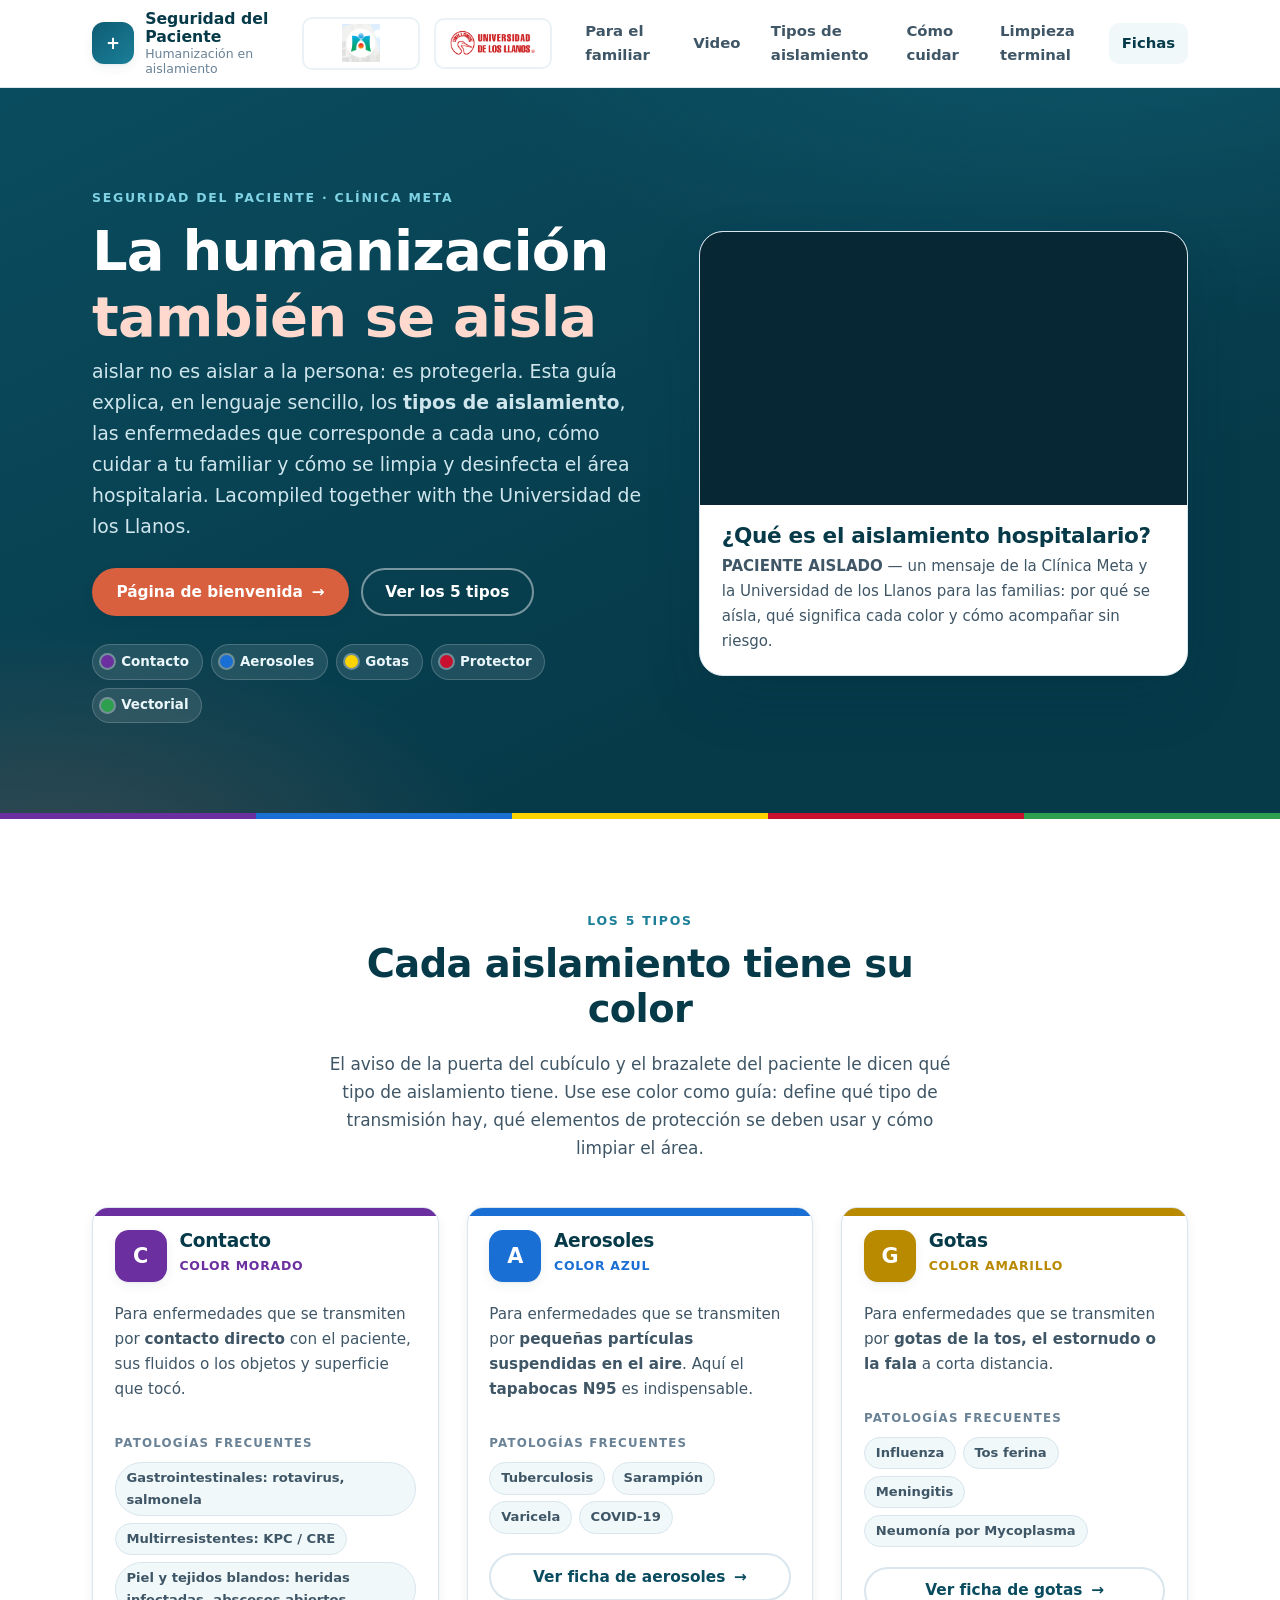
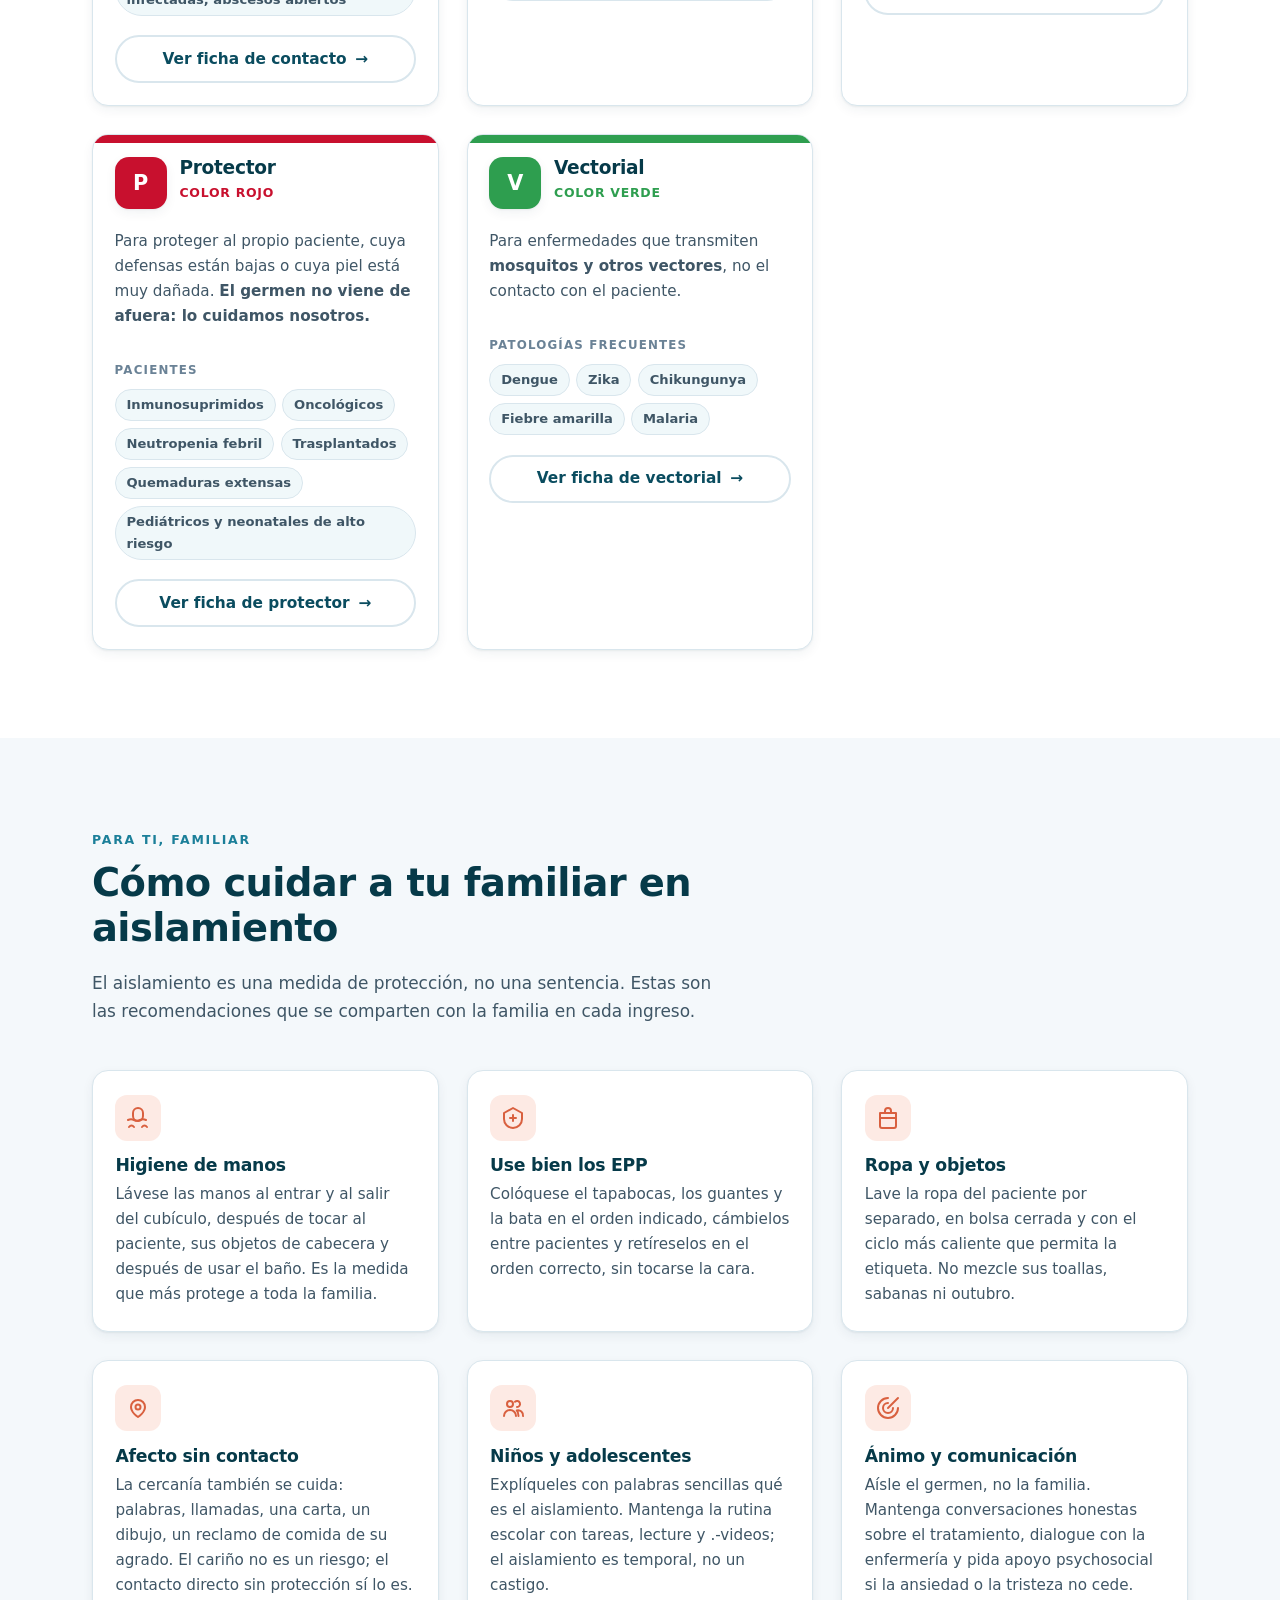
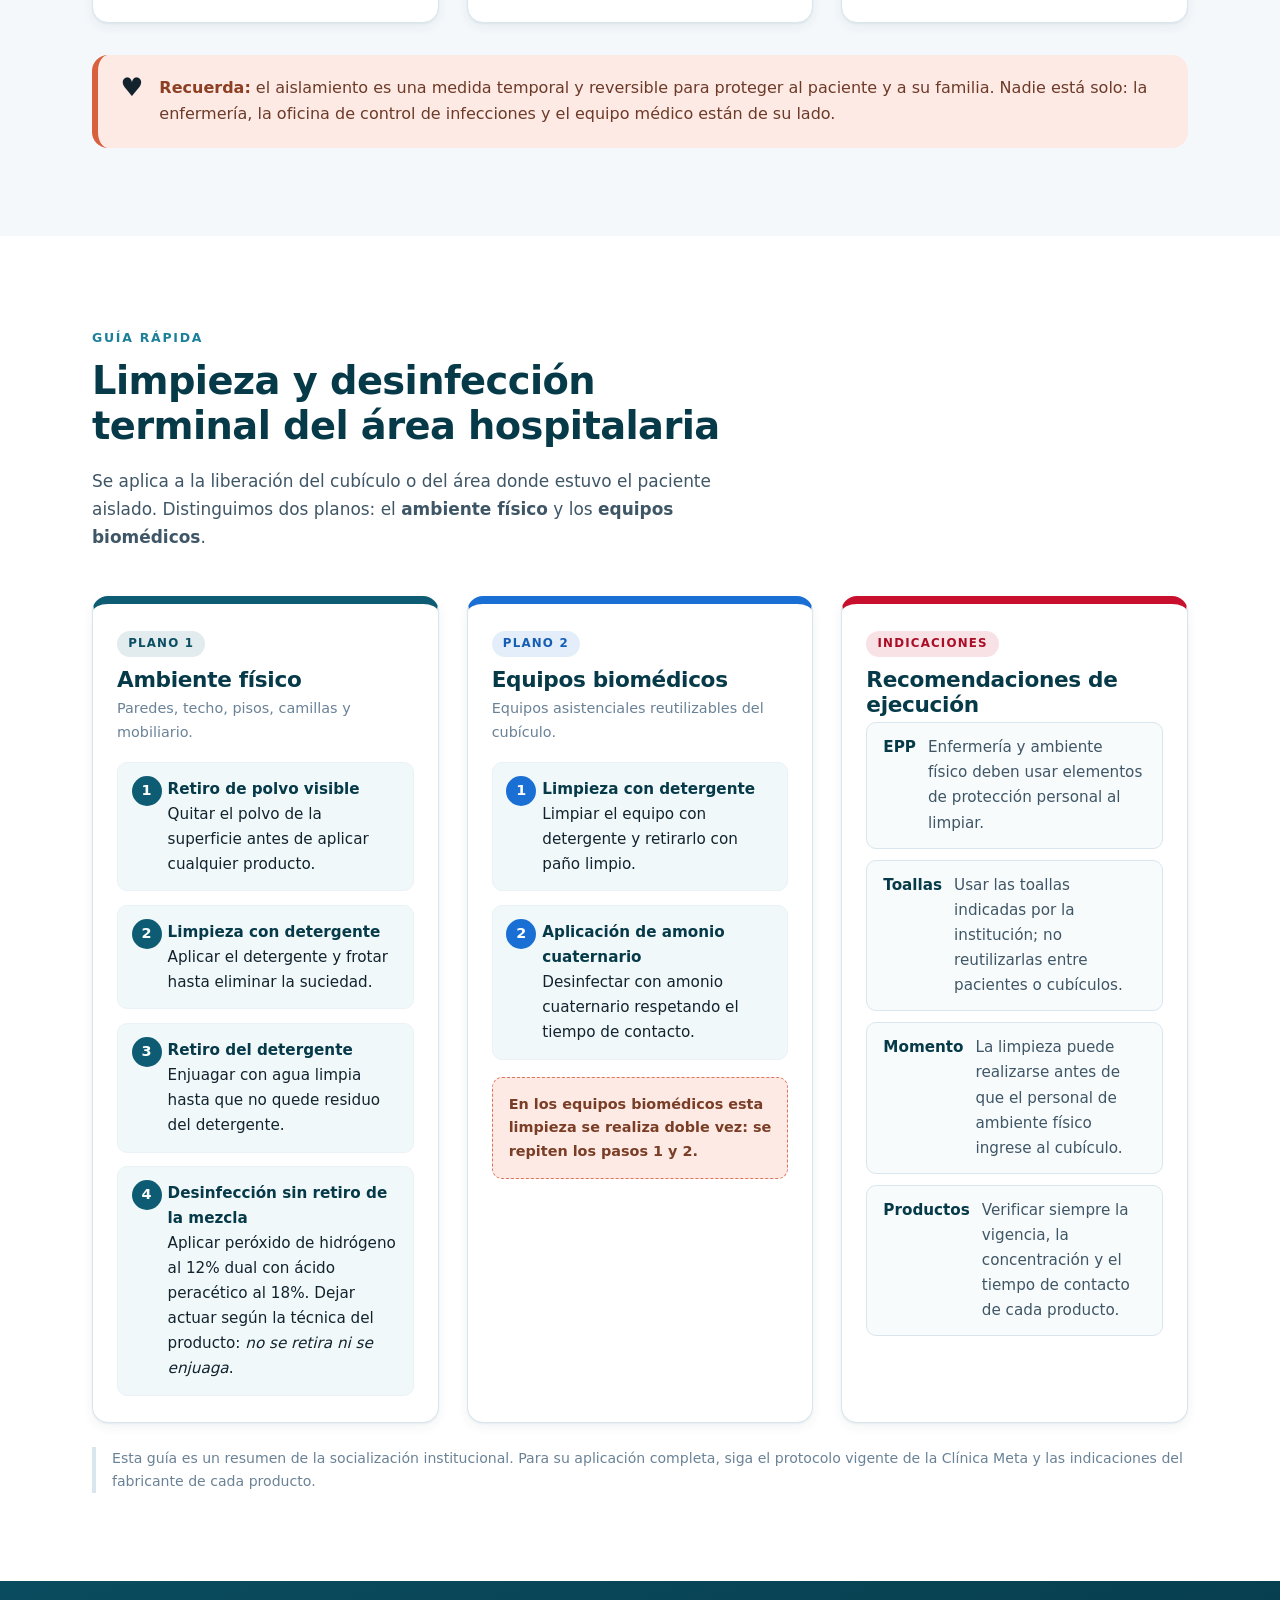
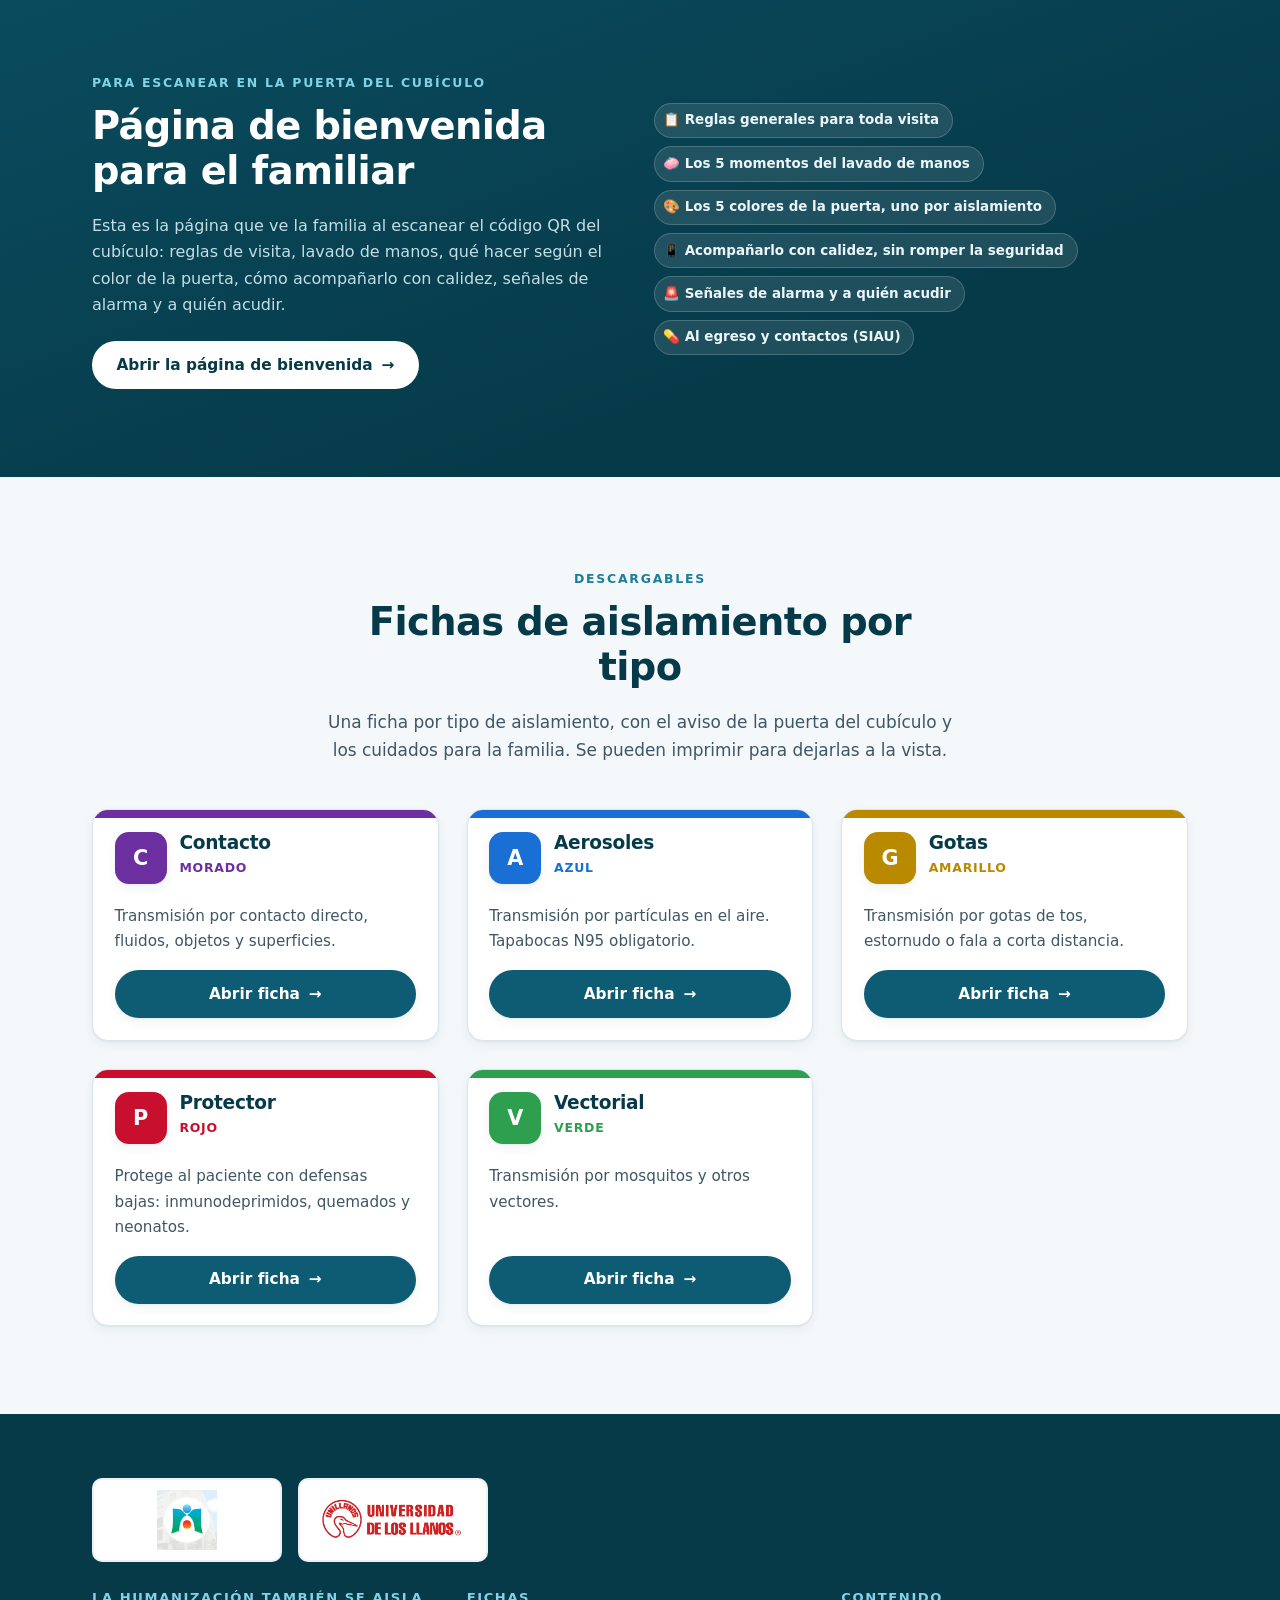
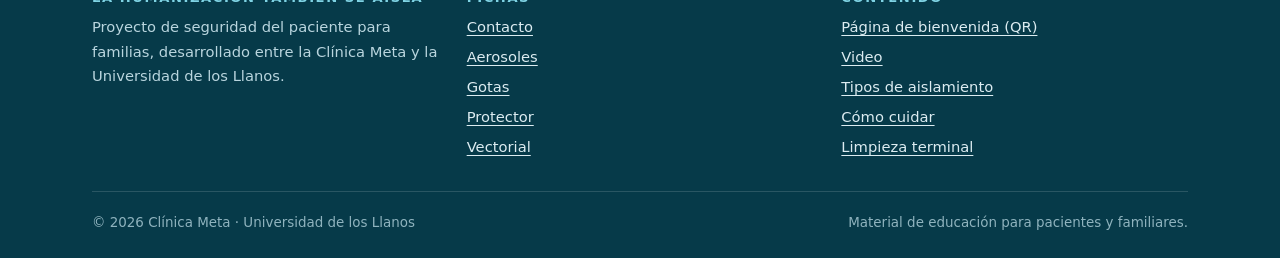
==== index.html @ 61bd7844 "Add files via upload" ====
﻿<!DOCTYPE html>
<html lang="es">
<head>
<meta charset="UTF-8">
<meta name="viewport" content="width=device-width, initial-scale=1">
<title>La humanización también se aisla · Seguridad del Paciente</title>
<meta name="description" content="Guía para familiares sobre los tipos de aislamiento hospitalario, sus colores, las enfermedades que corresponden, cómo cuidar al paciente y la limpieza y desinfección terminal del área hospitalaria. Clínica Meta · Universidad de los Llanos.">
<meta name="theme-color" content="#063a49">
<link rel="stylesheet" href="assets/css/styles.css">
</head>
<body>

<a class="skip-link" href="#contenido">Saltar al contenido</a>

<!-- ===================================================================
     LOGOS INSTITUCIONALES
     Clínica Meta ............. assets/img/logo-clinica-meta.jpg
     Universidad de los Llanos  assets/img/logo-universidad-de-los-llanos.png
     Para cambiar un logo, reemplaza el <img> dentro del <span class="logo-slot">.
     =================================================================== -->
<header class="site-header">
  <div class="wrap header-bar">
    <a class="brand" href="index.html">
      <span class="brand__mark" aria-hidden="true">+</span>
      <span class="brand__text">
        <strong>Seguridad del Paciente</strong>
        <span>Humanización en aislamiento</span>
      </span>
    </a>

    <div class="header-logos">
      <span class="logo-slot">
        <img src="assets/img/logo-clinica-meta.jpg" width="400" height="400" alt="Clínica Meta">
      </span>
      <span class="logo-slot">
        <img src="assets/img/logo-universidad-de-los-llanos.png" width="535" height="213" alt="Universidad de los Llanos">
      </span>
    </div>

    <button class="nav-toggle" type="button" aria-expanded="false" aria-controls="nav-principal">
      Menú
    </button>

    <nav class="site-nav" id="nav-principal" aria-label="Principal">
      <a href="bienvenida.html">Para el familiar</a>
      <a href="#video">Video</a>
      <a href="#tipos">Tipos de aislamiento</a>
      <a href="#cuidados">Cómo cuidar</a>
      <a href="#limpieza">Limpieza terminal</a>
      <a href="#fichas">Fichas</a>    </nav>
  </div>
</header>

<main id="contenido">

  <!-- ============ HERO ============ -->
  <section class="hero">
    <div class="wrap hero__inner">
      <div>
        <span class="eyebrow">Seguridad del Paciente · Clínica Meta</span>
        <h1>La humanización <em>también se aisla</em></h1>
        <p class="hero__lead">
         aislar no es aislar a la persona: es protegerla. Esta guía explica, en lenguaje
          sencillo, los <strong>tipos de aislamiento</strong>, las enfermedades que corresponde
          a cada uno, cómo cuidar a tu familiar y cómo se limpia y desinfecta el área
          hospitalaria. Lacompiled together with the Universidad de los Llanos.
        </p>

        <div class="hero__actions">
          <a class="btn btn--accent" href="bienvenida.html">
            Página de bienvenida <span class="btn__arrow" aria-hidden="true">→</span>
          </a>
          <a class="btn btn--outline-dark" href="#tipos">
            Ver los 5 tipos
          </a>
        </div>

        <ul class="hero__strip" aria-label="Colores representativos de cada tipo de aislamiento">
          <li><span class="dot" style="background:#6b2fa0" aria-hidden="true"></span>Contacto</li>
          <li><span class="dot" style="background:#1a6fd4" aria-hidden="true"></span>Aerosoles</li>
          <li><span class="dot" style="background:#ffd400" aria-hidden="true"></span>Gotas</li>
          <li><span class="dot" style="background:#c8102e" aria-hidden="true"></span>Protector</li>
          <li><span class="dot" style="background:#2e9e4f" aria-hidden="true"></span>Vectorial</li>
        </ul>
      </div>

      <!-- ============ VIDEO (YouTube embed directo) ============
           Para cambiar el video, reemplaza el ID en la URL de abajo
           (los 11 caracteres que aparecen después de watch?v=).
           Ejemplo: https://www.youtube.com/embed/dQw4w9WgXcQ     -->
      <div class="video" id="video">
        <div class="video__frame">
          <iframe
            src="https://www.youtube.com/embed/2vI5RrKul3o"
            title="PACIENTE AISLADO - video institucional sobre aislamiento hospitalario"
            frameborder="0"
            allow="accelerometer; autoplay; clipboard-write; encrypted-media; gyroscope; picture-in-picture; web-share"
            referrerpolicy="strict-origin-when-cross-origin"
            allowfullscreen></iframe>
        </div>
        <div class="video__body">
          <h3>¿Qué es el aislamiento hospitalario?</h3>
          <p>
            <strong>PACIENTE AISLADO</strong> — un mensaje de la Clínica Meta y la
            Universidad de los Llanos para las familias: por qué se aísla, qué significa
            cada color y cómo acompañar sin riesgo.
          </p>
        </div>
      </div>
    </div>
  </section>

  <!-- ============ TIPOS DE AISLAMIENTO ============ -->
  <section class="section section--tint" id="tipos">
    <div class="wrap">
      <div class="section-head section-head--center">
        <span class="eyebrow">Los 5 tipos</span>
        <h2>Cada aislamiento tiene su color</h2>
        <p>
          El aviso de la puerta del cubículo y el brazalete del paciente le dicen qué tipo de
          aislamiento tiene. Use ese color como guía: define qué tipo de transmisión hay,
          qué elementos de protección se deben usar y cómo limpiar el área.
        </p>
      </div>

      <div class="iso-grid">

        <!-- CONTACTO -->
        <article class="iso-card" style="--c: var(--c-contacto)">
          <div class="iso-card__head">
            <span class="iso-card__swatch" aria-hidden="true">C</span>
            <div>
              <h3 class="iso-card__title">Contacto</h3>
              <span class="iso-card__color">Color morado</span>
            </div>
          </div>
          <div class="iso-card__body">
            <p>
              Para enfermedades que se transmiten por <strong>contacto directo</strong> con
              el paciente, sus fluidos o los objetos y superficie que tocó.
            </p>
            <span class="label-mini">Patologías frecuentes</span>
            <ul class="chips">
              <li class="chip">Gastrointestinales: rotavirus, salmonela</li>
              <li class="chip">Multirresistentes: KPC / CRE</li>
              <li class="chip">Piel y tejidos blandos: heridas infectadas, abscesos abiertos</li>
            </ul>
            <a class="btn btn--ghost btn--block" href="fichas/ficha-contacto.html" style="margin-top:1.2rem">
              Ver ficha de contacto <span class="btn__arrow" aria-hidden="true">→</span>
            </a>
          </div>
        </article>

        <!-- AEROSOLES -->
        <article class="iso-card" style="--c: var(--c-aerosoles)">
          <div class="iso-card__head">
            <span class="iso-card__swatch" aria-hidden="true">A</span>
            <div>
              <h3 class="iso-card__title">Aerosoles</h3>
              <span class="iso-card__color">Color azul</span>
            </div>
          </div>
          <div class="iso-card__body">
            <p>
              Para enfermedades que se transmiten por <strong>pequeñas partículas suspendidas
              en el aire</strong>. Aquí el <strong>tapabocas N95</strong> es indispensable.
            </p>
            <span class="label-mini">Patologías frecuentes</span>
            <ul class="chips">
              <li class="chip">Tuberculosis</li>
              <li class="chip">Sarampión</li>
              <li class="chip">Varicela</li>
              <li class="chip">COVID-19</li>
            </ul>
            <a class="btn btn--ghost btn--block" href="fichas/ficha-aerosoles.html" style="margin-top:1.2rem">
              Ver ficha de aerosoles <span class="btn__arrow" aria-hidden="true">→</span>
            </a>
          </div>
        </article>

        <!-- GOTAS -->
        <article class="iso-card" style="--c: var(--c-gotas)">
          <div class="iso-card__head">
            <span class="iso-card__swatch" aria-hidden="true">G</span>
            <div>
              <h3 class="iso-card__title">Gotas</h3>
              <span class="iso-card__color">Color amarillo</span>
            </div>
          </div>
          <div class="iso-card__body">
            <p>
              Para enfermedades que se transmiten por <strong>gotas de la tos, el estornudo
              o la fala</strong> a corta distancia.
            </p>
            <span class="label-mini">Patologías frecuentes</span>
            <ul class="chips">
              <li class="chip">Influenza</li>
              <li class="chip">Tos ferina</li>
              <li class="chip">Meningitis</li>
              <li class="chip">Neumonía por Mycoplasma</li>
            </ul>
            <a class="btn btn--ghost btn--block" href="fichas/ficha-gotas.html" style="margin-top:1.2rem">
              Ver ficha de gotas <span class="btn__arrow" aria-hidden="true">→</span>
            </a>
          </div>
        </article>

        <!-- PROTECTOR -->
        <article class="iso-card" style="--c: var(--c-protector)">
          <div class="iso-card__head">
            <span class="iso-card__swatch" aria-hidden="true">P</span>
            <div>
              <h3 class="iso-card__title">Protector</h3>
              <span class="iso-card__color">Color rojo</span>
            </div>
          </div>
          <div class="iso-card__body">
            <p>
              Para proteger al propio paciente, cuya defensas están bajas o cuya piel está
              muy dañada. <strong>El germen no viene de afuera: lo cuidamos nosotros.</strong>
            </p>
            <span class="label-mini">Pacientes</span>
            <ul class="chips">
              <li class="chip">Inmunosuprimidos</li>
              <li class="chip">Oncológicos</li>
              <li class="chip">Neutropenia febril</li>
              <li class="chip">Trasplantados</li>
              <li class="chip">Quemaduras extensas</li>
              <li class="chip">Pediátricos y neonatales de alto riesgo</li>
            </ul>
            <a class="btn btn--ghost btn--block" href="fichas/ficha-protector.html" style="margin-top:1.2rem">
              Ver ficha de protector <span class="btn__arrow" aria-hidden="true">→</span>
            </a>
          </div>
        </article>

        <!-- VECTORIAL -->
        <article class="iso-card" style="--c: var(--c-vectorial)">
          <div class="iso-card__head">
            <span class="iso-card__swatch" aria-hidden="true">V</span>
            <div>
              <h3 class="iso-card__title">Vectorial</h3>
              <span class="iso-card__color">Color verde</span>
            </div>
          </div>
          <div class="iso-card__body">
            <p>
              Para enfermedades que transmiten <strong>mosquitos y otros vectores</strong>,
              no el contacto con el paciente.
            </p>
            <span class="label-mini">Patologías frecuentes</span>
            <ul class="chips">
              <li class="chip">Dengue</li>
              <li class="chip">Zika</li>
              <li class="chip">Chikungunya</li>
              <li class="chip">Fiebre amarilla</li>
              <li class="chip">Malaria</li>
            </ul>
            <a class="btn btn--ghost btn--block" href="fichas/ficha-vectorial.html" style="margin-top:1.2rem">
              Ver ficha de vectorial <span class="btn__arrow" aria-hidden="true">→</span>
            </a>
          </div>
        </article>

      </div>
    </div>
  </section>

  <!-- ============ CÓMO CUIDAR AL FAMILIAR ============ -->
  <section class="section" id="cuidados">
    <div class="wrap">
      <div class="section-head">
        <span class="eyebrow">Para ti, familiar</span>
        <h2>Cómo cuidar a tu familiar en aislamiento</h2>
        <p>
          El aislamiento es una medida de protección, no una sentencia. Estas son las
          recomendaciones que se comparten con la familia en cada ingreso.
        </p>
      </div>

      <div class="grid grid--3">
        <article class="care-card">
          <div class="care-card__icon" aria-hidden="true">
            <svg width="24" height="24" viewBox="0 0 24 24" fill="none" stroke="currentColor" stroke-width="2" stroke-linecap="round" stroke-linejoin="round"><path d="M12 2a5 5 0 0 0-5 5v3a5 5 0 0 0 10 0V7a5 5 0 0 0-5-5Z"/><path d="M3 21c1.5-2 3.5-2 5 0"/><path d="M16 21c1.5-2 3.5-2 5 0"/><path d="M2 14c2-1 4-1 6 0s4 1 6 0 4-1 6 0"/></svg>
          </div>
          <h3>Higiene de manos</h3>
          <p>
            Lávese las manos al entrar y al salir del cubículo, después de tocar al paciente,
            sus objetos de cabecera y después de usar el baño. Es la medida que más
            protege a toda la familia.
          </p>
        </article>

        <article class="care-card">
          <div class="care-card__icon" aria-hidden="true">
            <svg width="24" height="24" viewBox="0 0 24 24" fill="none" stroke="currentColor" stroke-width="2" stroke-linecap="round" stroke-linejoin="round"><path d="M12 2 3 7v6c0 5 3.8 8.6 9 9 5.2-.4 9-4 9-9V7l-9-5Z"/><path d="M9 12h6M12 9v6"/></svg>
          </div>
          <h3>Use bien los EPP</h3>
          <p>
            Colóquese el tapabocas, los guantes y la bata en el orden indicado, cámbielos
            entre pacientes y retíreselos en el orden correcto, sin tocarse la cara.
          </p>
        </article>

        <article class="care-card">
          <div class="care-card__icon" aria-hidden="true">
            <svg width="24" height="24" viewBox="0 0 24 24" fill="none" stroke="currentColor" stroke-width="2" stroke-linecap="round" stroke-linejoin="round"><path d="M4 7h16v13a2 2 0 0 1-2 2H6a2 2 0 0 1-2-2V7Z"/><path d="M9 7V5a3 3 0 0 1 6 0v2"/><path d="M4 12h16"/></svg>
          </div>
          <h3>Ropa y objetos</h3>
          <p>
            Lave la ropa del paciente por separado, en bolsa cerrada y con el ciclo más
            caliente que permita la etiqueta. No mezcle sus toallas, sabanas ni outubro.
          </p>
        </article>

        <article class="care-card">
          <div class="care-card__icon" aria-hidden="true">
            <svg width="24" height="24" viewBox="0 0 24 24" fill="none" stroke="currentColor" stroke-width="2" stroke-linecap="round" stroke-linejoin="round"><path d="M12 21s-7-4.6-7-10a7 7 0 0 1 14 0c0 5.4-7 10-7 10Z"/><circle cx="12" cy="11" r="2.5"/></svg>
          </div>
          <h3>Afecto sin contacto</h3>
          <p>
            La cercanía también se cuida: palabras, llamadas, una carta, un dibujo, un
            reclamo de comida de su agrado. El cariño no es un riesgo; el contacto directo
            sin protección sí lo es.
          </p>
        </article>

        <article class="care-card">
          <div class="care-card__icon" aria-hidden="true">
            <svg width="24" height="24" viewBox="0 0 24 24" fill="none" stroke="currentColor" stroke-width="2" stroke-linecap="round" stroke-linejoin="round"><circle cx="9" cy="8" r="3"/><path d="M3 20c0-3.3 2.7-6 6-6s6 2.7 6 6"/><path d="M16 11a3 3 0 1 0-2-5.2"/><path d="M17.5 20c0-2.5-.7-4.4-1.8-5.6A5 5 0 0 1 22 20"/></svg>
          </div>
          <h3>Niños y adolescentes</h3>
          <p>
            Explíqueles con palabras sencillas qué es el aislamiento. Mantenga la rutina
            escolar con tareas, lecture y .-videos; el aislamiento es temporal, no un castigo.
          </p>
        </article>

        <article class="care-card">
          <div class="care-card__icon" aria-hidden="true">
            <svg width="24" height="24" viewBox="0 0 24 24" fill="none" stroke="currentColor" stroke-width="2" stroke-linecap="round" stroke-linejoin="round"><path d="M12 2a10 10 0 1 0 10 10"/><path d="M12 7a5 5 0 1 0 5 5"/><path d="M12 12 22 2"/></svg>
          </div>
          <h3>Ánimo y comunicación</h3>
          <p>
            Aísle el germen, no la familia. Mantenga conversaciones honestas sobre el
            tratamiento, dialogue con la enfermería y pida apoyo psychosocial si la
            ansiedad o la tristeza no cede.
          </p>
        </article>
      </div>

      <div class="callout">
        <span class="callout__mark" aria-hidden="true">♥</span>
        <p>
          <strong>Recuerda:</strong> el aislamiento es una medida temporal y reversible para
          proteger al paciente y a su familia. Nadie está solo: la enfermería, la oficina de
          control de infecciones y el equipo médico están de su lado.
        </p>
      </div>
    </div>
  </section>

  <!-- ============ GUÍA DE LIMPIEZA Y DESINFECCIÓN TERMINAL ============ -->
  <section class="section section--tint" id="limpieza">
    <div class="wrap">
      <div class="section-head">
        <span class="eyebrow">Guía rápida</span>
        <h2>Limpieza y desinfección terminal del área hospitalaria</h2>
        <p>
          Se aplica a la liberación del cubículo o del área donde estuvo el paciente aislado.
          Distinguimos dos planos: el <strong>ambiente físico</strong> y los
          <strong>equipos biomédicos</strong>.
        </p>
      </div>

      <div class="guide-grid">

        <!-- AMBIENTE FÍSICO -->
        <section class="guide-block" style="--c: var(--brand-700)">
          <span class="guide-block__tag">Plano 1</span>
          <h3>Ambiente físico</h3>
          <p class="guide-block__scope">Paredes, techo, pisos, camillas y mobiliario.</p>

          <ol class="steps">
            <li>
              <strong>Retiro de polvo visible</strong>
              Quitar el polvo de la superficie antes de aplicar cualquier producto.
            </li>
            <li>
              <strong>Limpieza con detergente</strong>
              Aplicar el detergente y frotar hasta eliminar la suciedad.
            </li>
            <li>
              <strong>Retiro del detergente</strong>
              Enjuagar con agua limpia hasta que no quede residuo del detergente.
            </li>
            <li>
              <strong>Desinfección sin retiro de la mezcla</strong>
              Aplicar peróxido de hidrógeno al 12% dual con ácido peracético al 18%.
              Dejar actuar según la técnica del producto: <em>no se retira ni se enjuaga</em>.
            </li>
          </ol>
        </section>

        <!-- EQUIPOS BIOMÉDICOS -->
        <section class="guide-block" style="--c: var(--c-aerosoles)">
          <span class="guide-block__tag">Plano 2</span>
          <h3>Equipos biomédicos</h3>
          <p class="guide-block__scope">Equipos asistenciales reutilizables del cubículo.</p>

          <ol class="steps">
            <li>
              <strong>Limpieza con detergente</strong>
              Limpiar el equipo con detergente y retirarlo con paño limpio.
            </li>
            <li>
              <strong>Aplicación de amonio cuaternario</strong>
              Desinfectar con amonio cuaternario respetando el tiempo de contacto.
            </li>
          </ol>

          <p class="repeat-note">
            En los equipos biomédicos esta limpieza se realiza <strong>doble vez</strong>:
            se repiten los pasos 1 y 2.
          </p>
        </section>

        <!-- EPP Y LOGÍSTICA -->
        <section class="guide-block" style="--c: var(--c-protector)">
          <span class="guide-block__tag">Indicaciones</span>
          <h3>Recomendaciones de ejecución</h3>

          <ul class="products">
            <li>
              <b>EPP</b>
              <span>Enfermería y ambiente físico deben usar elementos de protección personal al limpiar.</span>
            </li>
            <li>
              <b>Toallas</b>
              <span>Usar las toallas indicadas por la institución; no reutilizarlas entre pacientes o cubículos.</span>
            </li>
            <li>
              <b>Momento</b>
              <span>La limpieza puede realizarse antes de que el personal de ambiente físico ingrese al cubículo.</span>
            </li>
            <li>
              <b>Productos</b>
              <span>Verificar siempre la vigencia, la concentración y el tiempo de contacto de cada producto.</span>
            </li>
          </ul>
        </section>

      </div>

      <p class="note">
        Esta guía es un resumen de la socialización institucional. Para su aplicación
        completa, siga el protocolo vigente de la Clínica Meta y las indicaciones del
        fabricante de cada producto.
      </p>
    </div>
  </section>

  <!-- ============ PÁGINA DE BIENVENIDA (código QR) ============ -->
  <section class="section section--brand" id="bienvenida">
    <div class="wrap">
      <div class="grid grid--2" style="align-items:center">
        <div>
          <span class="eyebrow">Para escanear en la puerta del cubículo</span>
          <h2>Página de bienvenida para el familiar</h2>
          <p style="color:#c5dde5;max-width:56ch">
            Esta es la página que ve la familia al escanear el código QR del cubículo:
            reglas de visita, lavado de manos, qué hacer según el color de la puerta, cómo
            acompañarlo con calidez, señales de alarma y a quién acudir.
          </p>
          <p style="margin-top:1.4rem">
            <a class="btn btn--on-dark" href="bienvenida.html">
              Abrir la página de bienvenida <span class="btn__arrow" aria-hidden="true">→</span>
            </a>
          </p>
        </div>
        <ul class="hero__strip" style="flex-direction:column;align-items:flex-start">
          <li>📋 Reglas generales para toda visita</li>
          <li>🧼 Los 5 momentos del lavado de manos</li>
          <li>🎨 Los 5 colores de la puerta, uno por aislamiento</li>
          <li>📱 Acompañarlo con calidez, sin romper la seguridad</li>
          <li>🚨 Señales de alarma y a quién acudir</li>
          <li>💊 Al egreso y contactos (SIAU)</li>
        </ul>
      </div>
    </div>
  </section>

  <!-- ============ FICHAS ============ -->
  <section class="section" id="fichas">
    <div class="wrap">
      <div class="section-head section-head--center">
        <span class="eyebrow">Descargables</span>
        <h2>Fichas de aislamiento por tipo</h2>
        <p>
          Una ficha por tipo de aislamiento, con el aviso de la puerta del cubículo y los
          cuidados para la familia. Se pueden imprimir para dejarlas a la vista.
        </p>
      </div>

      <div class="iso-grid">
        <article class="iso-card" style="--c: var(--c-contacto)">
          <div class="iso-card__head">
            <span class="iso-card__swatch" aria-hidden="true">C</span>
            <div>
              <h3 class="iso-card__title">Contacto</h3>
              <span class="iso-card__color">Morado</span>
            </div>
          </div>
          <div class="iso-card__body">
            <p>Transmisión por contacto directo, fluidos, objetos y superficies.</p>
            <a class="btn btn--primary btn--block" href="fichas/ficha-contacto.html">
              Abrir ficha <span class="btn__arrow" aria-hidden="true">→</span>
            </a>
          </div>
        </article>

        <article class="iso-card" style="--c: var(--c-aerosoles)">
          <div class="iso-card__head">
            <span class="iso-card__swatch" aria-hidden="true">A</span>
            <div>
              <h3 class="iso-card__title">Aerosoles</h3>
              <span class="iso-card__color">Azul</span>
            </div>
          </div>
          <div class="iso-card__body">
            <p>Transmisión por partículas en el aire. Tapabocas N95 obligatorio.</p>
            <a class="btn btn--primary btn--block" href="fichas/ficha-aerosoles.html">
              Abrir ficha <span class="btn__arrow" aria-hidden="true">→</span>
            </a>
          </div>
        </article>

        <article class="iso-card" style="--c: var(--c-gotas)">
          <div class="iso-card__head">
            <span class="iso-card__swatch" aria-hidden="true">G</span>
            <div>
              <h3 class="iso-card__title">Gotas</h3>
              <span class="iso-card__color">Amarillo</span>
            </div>
          </div>
          <div class="iso-card__body">
            <p>Transmisión por gotas de tos, estornudo o fala a corta distancia.</p>
            <a class="btn btn--primary btn--block" href="fichas/ficha-gotas.html">
              Abrir ficha <span class="btn__arrow" aria-hidden="true">→</span>
            </a>
          </div>
        </article>

        <article class="iso-card" style="--c: var(--c-protector)">
          <div class="iso-card__head">
            <span class="iso-card__swatch" aria-hidden="true">P</span>
            <div>
              <h3 class="iso-card__title">Protector</h3>
              <span class="iso-card__color">Rojo</span>
            </div>
          </div>
          <div class="iso-card__body">
            <p>Protege al paciente con defensas bajas: inmunodeprimidos, quemados y neonatos.</p>
            <a class="btn btn--primary btn--block" href="fichas/ficha-protector.html">
              Abrir ficha <span class="btn__arrow" aria-hidden="true">→</span>
            </a>
          </div>
        </article>

        <article class="iso-card" style="--c: var(--c-vectorial)">
          <div class="iso-card__head">
            <span class="iso-card__swatch" aria-hidden="true">V</span>
            <div>
              <h3 class="iso-card__title">Vectorial</h3>
              <span class="iso-card__color">Verde</span>
            </div>
          </div>
          <div class="iso-card__body">
            <p>Transmisión por mosquitos y otros vectores.</p>
            <a class="btn btn--primary btn--block" href="fichas/ficha-vectorial.html">
              Abrir ficha <span class="btn__arrow" aria-hidden="true">→</span>
            </a>
          </div>
        </article>
      </div>
    </div>
  </section>

</main>

<footer class="site-footer">
  <div class="wrap">
    <!-- Logos institutionales -->
    <div class="footer-logos">
      <span class="logo-slot logo-slot--lg">
        <img src="assets/img/logo-clinica-meta.jpg" width="400" height="400" alt="Clínica Meta" loading="lazy">
      </span>
      <span class="logo-slot logo-slot--lg">
        <img src="assets/img/logo-universidad-de-los-llanos.png" width="535" height="213" alt="Universidad de los Llanos" loading="lazy">
      </span>
    </div>

    <div class="footer-cols">
      <div>
        <h3>La humanización también se aisla</h3>
        <p>
          Proyecto de seguridad del paciente para familias, desarrollado entre la
          Clínica Meta y la Universidad de los Llanos.
        </p>
      </div>
      <div>
        <h3>Fichas</h3>
        <ul>
          <li><a href="fichas/ficha-contacto.html">Contacto</a></li>
          <li><a href="fichas/ficha-aerosoles.html">Aerosoles</a></li>
          <li><a href="fichas/ficha-gotas.html">Gotas</a></li>
          <li><a href="fichas/ficha-protector.html">Protector</a></li>
          <li><a href="fichas/ficha-vectorial.html">Vectorial</a></li>
        </ul>
      </div>
      <div>
        <h3>Contenido</h3>
        <ul>
          <li><a href="bienvenida.html">Página de bienvenida (QR)</a></li>
          <li><a href="#video">Video</a></li>
          <li><a href="#tipos">Tipos de aislamiento</a></li>
          <li><a href="#cuidados">Cómo cuidar</a></li>
          <li><a href="#limpieza">Limpieza terminal</a></li>
        </ul>
      </div>
    </div>

    <div class="footer-bottom">
      <span>© <span data-year>2026</span> Clínica Meta · Universidad de los Llanos</span>
      <span>Material de educación para pacientes y familiares.</span>
    </div>
  </div>
</footer>

<script src="assets/js/main.js"></script>
</body>
</html>
---- assets/css/styles.css ----
/* ==========================================================================
   Seguridad del Paciente · Clínica Meta + Universidad de los Llanos
   "La humanización también se aisla"
   Paleta: 5 colores representativos de los tipos de aislamiento
   ========================================================================== */

/* ---------- 1. Reset y tokens ---------- */
*,
*::before,
*::after { box-sizing: border-box; }

:root {
  /* Marca */
  --brand-900: #063a49;
  --brand-800: #0a4c5f;
  --brand-700: #0e5c73;
  --brand-500: #1b7f99;
  --brand-100: #dceef3;
  --brand-050: #f0f8fa;

  /* Acento cálido (humanización) */
  --accent-600: #d9603f;
  --accent-500: #e2725b;
  --accent-100: #fdeae4;

  /* Neutros */
  --ink: #12232e;
  --ink-2: #3f5666;
  --ink-3: #6a8296;
  --line: #d9e6ed;
  --line-soft: #eaf2f6;
  --bg: #f4f8fb;
  --surface: #ffffff;

  /* Colores de aislamiento */
  --c-contacto:  #6b2fa0;
  --c-aerosoles: #1a6fd4;
  --c-gotas:     #b98900;   /* amarillo con contraste AA sobre blanco */
  --c-gotas-raw: #ffd400;   /* amarillo institucional */
  --c-protector: #c8102e;
  --c-vectorial: #2e9e4f;

  /* Formas y elevación */
  --r-sm: 10px;
  --r:    16px;
  --r-lg: 24px;
  --r-pill: 999px;
  --shadow-sm: 0 1px 2px rgba(9, 45, 62, .06), 0 4px 12px rgba(9, 45, 62, .06);
  --shadow:    0 1px 2px rgba(9, 45, 62, .05), 0 10px 28px rgba(9, 45, 62, .09);
  --shadow-lg: 0 2px 4px rgba(9, 45, 62, .05), 0 24px 56px rgba(9, 45, 62, .14);

  --wrap: 1160px;
  --gap: clamp(1rem, 2.4vw, 1.75rem);

  --font: "Segoe UI", system-ui, -apple-system, "Helvetica Neue", Arial, sans-serif;
}

html { -webkit-text-size-adjust: 100%; scroll-behavior: smooth; }

@media (prefers-reduced-motion: reduce) {
  html { scroll-behavior: auto; }
  *, *::before, *::after {
    animation-duration: .001ms !important;
    transition-duration: .001ms !important;
  }
}

body {
  margin: 0;
  font-family: var(--font);
  font-size: 1rem;
  line-height: 1.65;
  color: var(--ink);
  background: var(--bg);
  -webkit-font-smoothing: antialiased;
}

img { max-width: 100%; height: auto; display: block; }

h1, h2, h3, h4 {
  line-height: 1.18;
  margin: 0 0 .5em;
  color: var(--brand-900);
  font-weight: 700;
  letter-spacing: -.015em;
}
h1 { font-size: clamp(2rem, 5.2vw, 3.5rem); }
h2 { font-size: clamp(1.55rem, 3.4vw, 2.4rem); }
h3 { font-size: clamp(1.1rem, 2vw, 1.35rem); }
h4 { font-size: 1.02rem; }
p  { margin: 0 0 1rem; }
p:last-child, ul:last-child, ol:last-child { margin-bottom: 0; }

a { color: var(--brand-700); text-underline-offset: 3px; }
a:hover { color: var(--brand-900); }

:focus-visible {
  outline: 3px solid var(--brand-500);
  outline-offset: 3px;
  border-radius: 4px;
}

.visually-hidden {
  position: absolute !important;
  width: 1px; height: 1px;
  padding: 0; margin: -1px;
  overflow: hidden;
  clip: rect(0 0 0 0);
  white-space: nowrap;
  border: 0;
}

.skip-link {
  position: absolute;
  left: 1rem; top: -100px;
  z-index: 200;
  background: var(--brand-800);
  color: #fff;
  padding: .75rem 1.1rem;
  border-radius: var(--r-sm);
  font-weight: 600;
  transition: top .2s ease;
}
.skip-link:focus { top: 1rem; color: #fff; }

/* ---------- 2. Layout ---------- */
.wrap {
  width: 100%;
  max-width: var(--wrap);
  margin-inline: auto;
  padding-inline: clamp(1.1rem, 4vw, 2rem);
}

.section { padding-block: clamp(3rem, 7vw, 5.5rem); }
.section--tight { padding-block: clamp(2.25rem, 5vw, 3.5rem); }
.section--tint { background: var(--surface); }
.section--brand {
  background: linear-gradient(160deg, var(--brand-800), var(--brand-900) 70%);
  color: #e8f3f7;
}
.section--brand h2, .section--brand h3 { color: #fff; }

.eyebrow {
  display: inline-block;
  font-size: .78rem;
  font-weight: 700;
  letter-spacing: .14em;
  text-transform: uppercase;
  color: var(--brand-500);
  margin-bottom: .6rem;
}
.section--brand .eyebrow { color: #7fd3e4; }

.section-head {
  max-width: 62ch;
  margin-bottom: clamp(1.75rem, 4vw, 2.75rem);
}
.section-head p {
  color: var(--ink-2);
  font-size: 1.06rem;
  margin-bottom: 0;
}
.section--brand .section-head p { color: #c5dde5; }
.section-head--center { margin-inline: auto; text-align: center; }

.grid { display: grid; gap: var(--gap); }
.grid--2 { grid-template-columns: repeat(auto-fit, minmax(300px, 1fr)); }
.grid--3 { grid-template-columns: repeat(auto-fit, minmax(270px, 1fr)); }

/* ---------- 3. Botones ---------- */
.btn {
  display: inline-flex;
  align-items: center;
  gap: .55rem;
  padding: .8rem 1.4rem;
  border: 2px solid transparent;
  border-radius: var(--r-pill);
  font: inherit;
  font-weight: 700;
  font-size: .96rem;
  line-height: 1.2;
  text-decoration: none;
  cursor: pointer;
  transition: transform .16s ease, box-shadow .16s ease, background-color .16s ease, color .16s ease;
}
.btn:hover { transform: translateY(-2px); }
.btn:active { transform: translateY(0); }
.btn__arrow { transition: transform .18s ease; }
.btn:hover .btn__arrow { transform: translateX(4px); }

.btn--primary { background: var(--brand-700); color: #fff; box-shadow: var(--shadow-sm); }
.btn--primary:hover { background: var(--brand-900); color: #fff; box-shadow: var(--shadow); }

.btn--accent { background: var(--accent-600); color: #fff; box-shadow: var(--shadow-sm); }
.btn--accent:hover { background: #b94b2d; color: #fff; }

.btn--ghost {
  background: transparent;
  color: var(--brand-800);
  border-color: var(--line);
}
.btn--ghost:hover { border-color: var(--brand-700); background: var(--brand-050); color: var(--brand-900); }

.btn--on-dark { background: #fff; color: var(--brand-900); }
.btn--on-dark:hover { background: var(--brand-100); color: var(--brand-900); }

.btn--outline-dark {
  background: transparent;
  color: #fff;
  border-color: rgba(255, 255, 255, .45);
}
.btn--outline-dark:hover { background: rgba(255, 255, 255, .12); color: #fff; }

.btn--sm { padding: .55rem 1.05rem; font-size: .87rem; }
.btn--block { width: 100%; justify-content: center; }

/* ---------- 4. Header ---------- */
.site-header {
  position: sticky;
  top: 0;
  z-index: 100;
  background: rgba(255, 255, 255, .92);
  backdrop-filter: blur(10px);
  border-bottom: 1px solid var(--line);
}
.header-bar {
  display: flex;
  align-items: center;
  gap: 1.25rem;
  min-height: 76px;
  padding-block: .6rem;
}

.brand { display: flex; align-items: center; gap: .7rem; text-decoration: none; }
.brand__mark {
  width: 42px; height: 42px;
  flex: 0 0 42px;
  border-radius: 12px;
  background: linear-gradient(140deg, var(--brand-700), var(--brand-500));
  display: grid; place-items: center;
  color: #fff; font-weight: 800; font-size: 1.05rem;
  box-shadow: var(--shadow-sm);
}
.brand__text { display: flex; flex-direction: column; line-height: 1.2; }
.brand__text strong { color: var(--brand-900); font-size: .98rem; }
.brand__text span { color: var(--ink-3); font-size: .78rem; }

.header-logos { display: flex; align-items: center; gap: .9rem; margin-left: auto; }

.nav-toggle {
  display: none;
  margin-left: .5rem;
  background: var(--brand-050);
  border: 1px solid var(--line);
  border-radius: var(--r-sm);
  padding: .5rem .7rem;
  color: var(--brand-800);
  font: inherit;
  cursor: pointer;
}

.site-nav { display: flex; align-items: center; gap: .3rem; }
.site-nav a {
  padding: .5rem .8rem;
  border-radius: var(--r-sm);
  color: var(--ink-2);
  font-size: .93rem;
  font-weight: 600;
  text-decoration: none;
}
.site-nav a:hover { background: var(--brand-050); color: var(--brand-900); }

/* Huecos reservados para logos (Clínica Meta / Universidad de los Llanos) */
.logo-slot {
  --logo-h: 38px;
  display: flex;
  align-items: center;
  justify-content: center;
  min-width: 118px;
  min-height: 50px;
  padding: .35rem .7rem;
  border: 2px dashed var(--line);
  border-radius: var(--r-sm);
  background: #fff;
  text-align: center;
}
/* Cada logo se muestra con su proporción real: el cuadrado no se estira
   ni se deforma, y el alargado no se comprime. */
.logo-slot img {
  max-width: 100%;
  max-height: var(--logo-h);
  width: auto;
  height: auto;
  object-fit: contain;
}
.logo-slot__label {
  font-size: .68rem;
  font-weight: 700;
  letter-spacing: .04em;
  text-transform: uppercase;
  color: var(--ink-3);
  line-height: 1.3;
  pointer-events: none;
}
.logo-slot.is-loaded { border-style: solid; border-color: var(--line-soft); }
.logo-slot.is-loaded .logo-slot__label { display: none; }
.logo-slot--lg { --logo-h: 60px; min-width: 190px; min-height: 84px; padding: .5rem .9rem; }

/* ---------- 5. Hero ---------- */
.hero {
  position: relative;
  overflow: hidden;
  background:
    radial-gradient(1100px 520px at 88% -12%, rgba(27, 127, 153, .30), transparent 62%),
    radial-gradient(760px 420px at 4% 108%, rgba(226, 114, 91, .22), transparent 60%),
    linear-gradient(155deg, var(--brand-800), var(--brand-900) 72%);
  color: #e8f3f7;
  padding-block: clamp(3rem, 8vw, 6rem);
}
.hero::after {
  content: "";
  position: absolute;
  inset: auto 0 0 0;
  height: 6px;
  background: linear-gradient(90deg,
    var(--c-contacto) 0 20%, var(--c-aerosoles) 20% 40%,
    var(--c-gotas-raw) 40% 60%, var(--c-protector) 60% 80%,
    var(--c-vectorial) 80% 100%);
}
.hero__inner {
  display: grid;
  grid-template-columns: 1.06fr .94fr;
  gap: clamp(2rem, 5vw, 3.5rem);
  align-items: center;
}
.hero .eyebrow { color: #7fd3e4; }
.hero h1 { color: #fff; margin-bottom: .35rem; }
.hero h1 em { font-style: normal; color: #ffd9cd; }
.hero__lead {
  font-size: clamp(1.03rem, 1.9vw, 1.18rem);
  color: #cfe6ed;
  max-width: 54ch;
  margin-bottom: 1.6rem;
}
.hero__actions { display: flex; flex-wrap: wrap; gap: .75rem; margin-bottom: 1.75rem; }

.hero__strip {
  display: flex;
  flex-wrap: wrap;
  gap: .5rem;
  padding: 0;
  margin: 0;
  list-style: none;
}
.hero__strip li {
  display: inline-flex;
  align-items: center;
  gap: .45rem;
  padding: .35rem .8rem .35rem .5rem;
  border-radius: var(--r-pill);
  background: rgba(255, 255, 255, .1);
  border: 1px solid rgba(255, 255, 255, .18);
  font-size: .84rem;
  font-weight: 600;
  color: #eaf6fa;
}
.hero__strip .dot {
  width: 13px; height: 13px;
  border-radius: 50%;
  flex: 0 0 13px;
  box-shadow: 0 0 0 2px rgba(255, 255, 255, .35);
}

/* ---------- 6. Video ---------- */
.video {
  background: var(--surface);
  border: 1px solid var(--line);
  border-radius: var(--r-lg);
  box-shadow: var(--shadow-lg);
  overflow: hidden;
}
.video__frame { position: relative; aspect-ratio: 16 / 9; background: #062733; }
.video__frame iframe { width: 100%; height: 100%; border: 0; display: block; }
.video__body { padding: 1.1rem 1.35rem 1.35rem; }
.video__body h3 { margin-bottom: .35rem; }
.video__body p { color: var(--ink-2); font-size: .94rem; }

/* ---------- 7. Tarjetas de aislamiento ---------- */
.iso-grid {
  display: grid;
  grid-template-columns: repeat(auto-fit, minmax(300px, 1fr));
  gap: var(--gap);
}

.iso-card {
  --c: var(--brand-700);
  position: relative;
  display: flex;
  flex-direction: column;
  background: var(--surface);
  border: 1px solid var(--line);
  border-radius: var(--r);
  box-shadow: var(--shadow-sm);
  overflow: hidden;
  transition: transform .2s ease, box-shadow .2s ease;
}
.iso-card:hover { transform: translateY(-4px); box-shadow: var(--shadow); }
.iso-card::before {
  content: "";
  position: absolute;
  inset: 0 0 auto 0;
  height: 8px;
  background: var(--c);
}
.iso-card__head {
  display: flex;
  align-items: flex-start;
  gap: .8rem;
  padding: 1.4rem 1.35rem .5rem;
}
.iso-card__swatch {
  flex: 0 0 52px;
  width: 52px; height: 52px;
  border-radius: 14px;
  background: var(--c);
  color: #fff;
  display: grid;
  place-items: center;
  font-size: 1.3rem;
  font-weight: 800;
  box-shadow: var(--shadow-sm);
}
.iso-card__title { margin: 0; font-size: 1.16rem; }
.iso-card__color {
  display: inline-block;
  margin-top: .2rem;
  font-size: .78rem;
  font-weight: 700;
  letter-spacing: .06em;
  text-transform: uppercase;
  color: var(--c);
}
.iso-card__body { padding: .75rem 1.35rem 1.35rem; display: flex; flex-direction: column; flex: 1; }
.iso-card__body > p { color: var(--ink-2); font-size: .95rem; }
.iso-card .btn { margin-top: auto; }

.label-mini {
  display: block;
  margin: 1rem 0 .5rem;
  font-size: .74rem;
  font-weight: 800;
  letter-spacing: .1em;
  text-transform: uppercase;
  color: var(--ink-3);
}

.chips { display: flex; flex-wrap: wrap; gap: .4rem; padding: 0; margin: 0; list-style: none; }
.chip {
  padding: .28rem .68rem;
  border-radius: var(--r-pill);
  background: var(--brand-050);
  border: 1px solid var(--line);
  color: var(--ink-2);
  font-size: .82rem;
  font-weight: 600;
}

.chip--c {
  background: color-mix(in srgb, var(--c) 10%, #fff);
  border-color: color-mix(in srgb, var(--c) 30%, #fff);
  color: color-mix(in srgb, var(--c) 82%, #000);
}

/* ---------- 8. Cuidados ---------- */
.care-card {
  background: var(--surface);
  border: 1px solid var(--line);
  border-radius: var(--r);
  padding: 1.5rem 1.4rem;
  box-shadow: var(--shadow-sm);
}
.care-card__icon {
  width: 46px; height: 46px;
  border-radius: 12px;
  background: var(--accent-100);
  color: var(--accent-600);
  display: grid; place-items: center;
  font-size: 1.35rem;
  margin-bottom: .9rem;
}
.care-card h3 { font-size: 1.08rem; margin-bottom: .4rem; }
.care-card p { color: var(--ink-2); font-size: .95rem; margin-bottom: 0; }

.callout {
  display: flex;
  gap: 1rem;
  align-items: flex-start;
  background: var(--accent-100);
  border-left: 6px solid var(--accent-600);
  border-radius: var(--r);
  padding: 1.25rem 1.4rem;
  margin-top: 2rem;
}
.callout__mark { font-size: 1.6rem; line-height: 1; }
.callout p { margin: 0; color: #6d3a28; }
.callout strong { color: #8c3f22; }

.checklist { padding: 0; margin: 0; list-style: none; display: grid; gap: .7rem; }
.checklist li {
  display: flex;
  gap: .7rem;
  align-items: flex-start;
  padding: .8rem 1rem;
  background: var(--surface);
  border: 1px solid var(--line);
  border-radius: var(--r-sm);
}
.checklist li::before {
  content: "";
  flex: 0 0 22px;
  width: 22px; height: 22px;
  margin-top: 2px;
  border-radius: 6px;
  background: var(--brand-100)
    url("data:image/svg+xml,%3Csvg xmlns='http://www.w3.org/2000/svg' viewBox='0 0 24 24' fill='none' stroke='%230e5c73' stroke-width='3.5' stroke-linecap='round' stroke-linejoin='round'%3E%3Cpolyline points='20 6 9 17 4 12'/%3E%3C/svg%3E") center / 14px no-repeat;
}

/* ---------- 9. Guía de limpieza ---------- */
.guide-grid { display: grid; gap: var(--gap); grid-template-columns: repeat(auto-fit, minmax(320px, 1fr)); }

.guide-block {
  --c: var(--brand-700);
  background: var(--surface);
  border: 1px solid var(--line);
  border-top: 8px solid var(--c);
  border-radius: var(--r);
  padding: 1.6rem 1.5rem;
  box-shadow: var(--shadow-sm);
}
.guide-block__tag {
  display: inline-block;
  padding: .2rem .7rem;
  border-radius: var(--r-pill);
  background: color-mix(in srgb, var(--c) 12%, #fff);
  color: color-mix(in srgb, var(--c) 85%, #000);
  font-size: .74rem;
  font-weight: 800;
  letter-spacing: .1em;
  text-transform: uppercase;
  margin-bottom: .6rem;
}
.guide-block h3 { margin-bottom: .3rem; }
.guide-block__scope { color: var(--ink-3); font-size: .9rem; margin-bottom: 1.1rem; }

.steps { counter-reset: step; list-style: none; padding: 0; margin: 0; display: grid; gap: .85rem; }
.steps li {
  counter-increment: step;
  position: relative;
  padding: .85rem 1rem .85rem 3.1rem;
  background: var(--brand-050);
  border: 1px solid var(--line-soft);
  border-radius: var(--r-sm);
  font-size: .95rem;
}
.steps li::before {
  content: counter(step);
  position: absolute;
  left: .85rem; top: .8rem;
  width: 30px; height: 30px;
  border-radius: 50%;
  background: var(--c);
  color: #fff;
  display: grid;
  place-items: center;
  font-size: .9rem;
  font-weight: 800;
}
.steps strong { display: block; color: var(--brand-900); }

.repeat-note {
  margin-top: 1.1rem;
  padding: .9rem 1rem;
  border-radius: var(--r-sm);
  background: var(--accent-100);
  border: 1px dashed var(--accent-500);
  color: #7a3d26;
  font-size: .9rem;
  font-weight: 600;
}

.products { display: grid; gap: .7rem; margin: 0; padding: 0; list-style: none; }
.products li {
  display: flex;
  gap: .75rem;
  align-items: baseline;
  padding: .75rem 1rem;
  background: #f7fbfc;
  border: 1px solid var(--line);
  border-radius: var(--r-sm);
  font-size: .95rem;
}
.products b { flex: 0 0 auto; color: var(--brand-900); }
.products span { color: var(--ink-2); }

.note {
  margin-top: 1.5rem;
  font-size: .88rem;
  color: var(--ink-3);
  border-left: 4px solid var(--line);
  padding-left: 1rem;
}

/* ---------- 10. Fichas ---------- */
.breadcrumb { font-size: .9rem; color: var(--ink-3); margin-bottom: 1rem; }
.breadcrumb a { color: var(--ink-2); }

.ficha-hero {
  --c: var(--brand-700);
  background: linear-gradient(150deg, var(--c), color-mix(in srgb, var(--c) 72%, #000));
  color: #fff;
  padding-block: clamp(2.25rem, 5vw, 3.5rem);
  border-bottom: 8px solid var(--c);
}
.ficha-hero__top { display: flex; align-items: center; gap: 1rem; margin-bottom: 1rem; }
.ficha-badge {
  display: inline-flex;
  align-items: center;
  gap: .5rem;
  padding: .35rem .9rem;
  border-radius: var(--r-pill);
  background: rgba(255, 255, 255, .18);
  border: 1px solid rgba(255, 255, 255, .35);
  font-size: .8rem;
  font-weight: 800;
  letter-spacing: .08em;
  text-transform: uppercase;
}
.ficha-badge .dot { width: 12px; height: 12px; border-radius: 50%; background: #fff; }
.ficha-hero h1 { color: #fff; margin-bottom: .4rem; }
.ficha-hero__lead { color: rgba(255, 255, 255, .93); font-size: 1.05rem; max-width: 70ch; margin-bottom: 0; }

.ficha-grid { display: grid; gap: var(--gap); grid-template-columns: minmax(0, 1.35fr) minmax(0, 1fr); align-items: start; }
.ficha-card {
  background: var(--surface);
  border: 1px solid var(--line);
  border-radius: var(--r);
  padding: clamp(1.25rem, 3vw, 1.85rem);
  box-shadow: var(--shadow-sm);
}
.ficha-card + .ficha-card { margin-top: var(--gap); }
.ficha-card h2 { font-size: 1.3rem; }
.ficha-card h3 { font-size: 1.05rem; margin-top: 1.4rem; }
.ficha-card p, .ficha-card li { color: var(--ink-2); font-size: .96rem; }

.kv { display: grid; gap: .6rem; margin: 0; }
.kv > div {
  display: flex;
  flex-wrap: wrap;
  gap: .4rem 1rem;
  align-items: baseline;
  padding: .7rem .9rem;
  background: var(--brand-050);
  border-radius: var(--r-sm);
  border: 1px solid var(--line-soft);
}
.kv dt {
  flex: 0 0 168px;
  font-size: .76rem;
  font-weight: 800;
  letter-spacing: .08em;
  text-transform: uppercase;
  color: var(--ink-3);
}
.kv dd { margin: 0; font-weight: 600; color: var(--brand-900); font-size: .95rem; }
.pending {
  color: #8a5a00;
  background: #fff8e6;
  border: 1px dashed #e0b64a;
  border-radius: 6px;
  padding: .1rem .45rem;
  font-weight: 700;
  font-size: .88rem;
}

.signos { position: sticky; top: 96px; }
.signos__grid { display: grid; gap: .8rem; grid-template-columns: 1fr; }
.signo {
  border: 1px solid var(--line);
  border-radius: var(--r-sm);
  overflow: hidden;
  background: #fff;
}
/* Las imágenes se muestran con su proporción real: sin recortar y sin deformar. */
.signo img { width: 100%; height: auto; object-fit: contain; }
.signo figcaption {
  padding: .45rem .6rem;
  font-size: .78rem;
  font-weight: 700;
  letter-spacing: .05em;
  text-transform: uppercase;
  color: var(--ink-3);
  border-top: 1px solid var(--line-soft);
  text-align: center;
}

.switch {
  display: grid;
  grid-template-columns: 1fr 1fr;
  gap: .3rem;
  padding: .3rem;
  background: var(--brand-050);
  border: 1px solid var(--line);
  border-radius: var(--r-pill);
  margin-bottom: .9rem;
}
.switch button {
  padding: .5rem .4rem;
  border: 0;
  border-radius: var(--r-pill);
  background: transparent;
  color: var(--ink-2);
  font: inherit;
  font-size: .87rem;
  font-weight: 700;
  cursor: pointer;
  transition: background-color .16s ease, color .16s ease;
}
.switch button[aria-selected="true"] { background: var(--surface); color: var(--brand-900); box-shadow: var(--shadow-sm); }

.ficha-nav { display: flex; flex-wrap: wrap; gap: .6rem; margin-top: 2rem; padding-top: 1.5rem; border-top: 1px solid var(--line); }
.ficha-nav a {
  display: inline-flex;
  align-items: center;
  gap: .4rem;
  padding: .45rem .9rem;
  border-radius: var(--r-pill);
  border: 1px solid var(--line);
  background: var(--surface);
  font-size: .87rem;
  font-weight: 700;
  text-decoration: none;
}
.ficha-nav a:hover { border-color: var(--brand-500); background: var(--brand-050); }

.toolbar { display: flex; flex-wrap: wrap; gap: .6rem; margin-bottom: 1.5rem; }

/* ---------- 11. Footer ---------- */
.site-footer {
  background: var(--brand-900);
  color: #b9d5de;
  padding-block: clamp(2.5rem, 6vw, 4rem) 1.5rem;
  font-size: .92rem;
}
.footer-logos { display: flex; flex-wrap: wrap; gap: 1rem; margin-bottom: 1.75rem; }
.site-footer h2, .site-footer h3 { color: #fff; }
.footer-cols { display: grid; gap: 1.75rem; grid-template-columns: repeat(auto-fit, minmax(230px, 1fr)); }
.site-footer h3 { font-size: .82rem; letter-spacing: .12em; text-transform: uppercase; color: #7fd3e4; margin-bottom: .6rem; }
.site-footer a { color: #dcecf1; }
.site-footer ul { list-style: none; padding: 0; margin: 0; display: grid; gap: .35rem; }
.footer-bottom {
  margin-top: 2rem;
  padding-top: 1.25rem;
  border-top: 1px solid rgba(255, 255, 255, .14);
  display: flex;
  flex-wrap: wrap;
  gap: .5rem 1.5rem;
  justify-content: space-between;
  font-size: .84rem;
  color: #8fb3be;
}

/* ---------- 11.5 Página de bienvenida (código QR) ---------- */
.wb-hero {
  background:
    radial-gradient(900px 460px at 92% -10%, rgba(27, 127, 153, .32), transparent 62%),
    radial-gradient(700px 400px at 2% 106%, rgba(226, 114, 91, .24), transparent 60%),
    linear-gradient(155deg, var(--brand-800), var(--brand-900) 72%);
  color: #e8f3f7;
  padding-block: clamp(2.25rem, 6vw, 3.5rem) clamp(2.5rem, 7vw, 4rem);
}
.wb-hero h1 { color: #fff; font-size: clamp(1.7rem, 4.6vw, 2.7rem); }
.wb-hero__lead {
  font-size: clamp(1.02rem, 2vw, 1.15rem);
  color: #d3e8ef;
  max-width: 62ch;
}
.wb-hero__quote {
  margin: 1.25rem 0 0;
  padding: .95rem 1.2rem;
  border-left: 5px solid var(--accent-500);
  border-radius: var(--r-sm);
  background: rgba(255, 255, 255, .09);
  color: #fff;
  font-size: 1.05rem;
  font-weight: 600;
}
.wb-hero__quote em { font-style: normal; color: #ffd9cd; }

.jump-nav {
  position: sticky;
  top: 76px;
  z-index: 90;
  background: rgba(255, 255, 255, .96);
  backdrop-filter: blur(10px);
  border-bottom: 1px solid var(--line);
}
.jump-nav__list {
  display: flex;
  gap: .4rem;
  overflow-x: auto;
  padding: .6rem 0;
  margin: 0;
  list-style: none;
  scrollbar-width: thin;
}
.jump-nav a {
  flex: 0 0 auto;
  display: inline-flex;
  align-items: center;
  gap: .4rem;
  padding: .4rem .85rem;
  border-radius: var(--r-pill);
  border: 1px solid var(--line);
  background: var(--surface);
  color: var(--brand-800);
  font-size: .85rem;
  font-weight: 700;
  text-decoration: none;
  white-space: nowrap;
}
.jump-nav a:hover { background: var(--brand-050); border-color: var(--brand-500); color: var(--brand-900); }

.wb-sec { padding-block: clamp(2.5rem, 6vw, 4rem); }
.wb-sec--tint { background: var(--surface); }
.wb-sec__head { display: flex; align-items: center; gap: .9rem; margin-bottom: 1.1rem; }
.sec-num {
  flex: 0 0 52px;
  width: 52px; height: 52px;
  border-radius: 16px;
  background: linear-gradient(140deg, var(--brand-700), var(--brand-500));
  color: #fff;
  display: grid;
  place-items: center;
  font-size: 1.25rem;
  font-weight: 800;
  box-shadow: var(--shadow-sm);
}
.wb-sec__head h2 { margin: 0; font-size: clamp(1.25rem, 3vw, 1.7rem); }
.wb-sec__head p { margin: .1rem 0 0; color: var(--ink-3); font-size: .9rem; }
.wb-sec > p { color: var(--ink-2); max-width: 74ch; }

.qa {
  display: block;
  margin: 1.4rem 0 .55rem;
  padding-left: .7rem;
  border-left: 4px solid var(--brand-500);
  color: var(--brand-900);
  font-weight: 800;
  font-size: .98rem;
}
.qa:first-child { margin-top: 0; }

.mark-list { list-style: none; padding: 0; margin: 0; display: grid; gap: .55rem; }
.mark-list li {
  display: flex;
  gap: .7rem;
  align-items: flex-start;
  padding: .75rem .9rem;
  background: #f7fbfc;
  border: 1px solid var(--line);
  border-radius: var(--r-sm);
  font-size: .95rem;
  color: var(--ink-2);
}
.mark-list li::before { flex: 0 0 22px; text-align: center; line-height: 1.45; }
.mark-list--yes li::before { content: "\2705"; }
.mark-list--no li { background: #fff7f5; border-color: #f0cfc9; }
.mark-list--no li::before { content: "\274C"; }

.dur {
  margin-top: 1.1rem;
  padding: .85rem 1rem;
  border-radius: var(--r-sm);
  background: var(--brand-050);
  border: 1px solid var(--line);
  font-size: .94rem;
  color: var(--ink-2);
}
.dur strong { color: var(--brand-900); }

.color-block {
  --c: var(--brand-700);
  background: var(--surface);
  border: 1px solid var(--line);
  border-left: 10px solid var(--c);
  border-radius: var(--r);
  box-shadow: var(--shadow-sm);
  overflow: hidden;
}
.color-block + .color-block { margin-top: var(--gap); }
.color-block__head {
  display: flex;
  align-items: center;
  gap: .9rem;
  padding: 1.1rem 1.3rem;
  background: color-mix(in srgb, var(--c) 12%, #fff);
  border-bottom: 1px solid color-mix(in srgb, var(--c) 22%, #fff);
}
.color-block__emoji {
  flex: 0 0 50px;
  width: 50px; height: 50px;
  border-radius: 50%;
  background: var(--c);
  display: grid;
  place-items: center;
  font-size: 1.4rem;
  box-shadow: var(--shadow-sm);
}
.color-block__head h3 { margin: 0; font-size: 1.2rem; color: color-mix(in srgb, var(--c) 82%, #000); }
.color-block__head span { font-size: .84rem; font-weight: 700; color: color-mix(in srgb, var(--c) 78%, #333); }
.color-block__body { padding: 1.3rem 1.3rem 1.5rem; }

.alarm {
  background: #fff7f5;
  border: 1px solid #f3d2cc;
  border-radius: var(--r);
  padding: 1.3rem 1.4rem;
}
.alarm .mark-list li { background: #fff; border-color: #f3d2cc; }
.alarm .mark-list li::before { content: "\1F534"; }

.moly {
  margin-top: var(--gap);
  padding: 1.2rem 1.4rem;
  border-radius: var(--r);
  background: linear-gradient(140deg, var(--brand-050), #e9f4f8);
  border: 1px solid var(--line);
}
.moly h3 { font-size: 1.05rem; margin-bottom: .5rem; }
.moly p { color: var(--ink-2); font-size: .95rem; }

.final-quote {
  margin: 0;
  padding: clamp(1.5rem, 4vw, 2.2rem);
  border-radius: var(--r-lg);
  background: linear-gradient(150deg, var(--brand-800), var(--brand-900));
  color: #fff;
  font-size: clamp(1.1rem, 2.6vw, 1.45rem);
  font-weight: 600;
  line-height: 1.45;
  text-align: center;
}

.wb-backlink { margin-bottom: 1.25rem; font-size: .92rem; }

@media print {
  .jump-nav { display: none !important; }
  .color-block, .wb-sec__head, .alarm { break-inside: avoid; }
}

/* ---------- 12. Responsive ---------- */
@media (max-width: 980px) {
  .hero__inner { grid-template-columns: 1fr; }
  .ficha-grid { grid-template-columns: 1fr; }
  .signos { position: static; }
}

@media (max-width: 860px) {
  .header-logos { display: none; }
  .nav-toggle { display: inline-flex; }
  .site-nav {
    position: absolute;
    left: 0; right: 0; top: 100%;
    flex-direction: column;
    align-items: stretch;
    gap: .15rem;
    padding: .75rem clamp(1.1rem, 4vw, 2rem) 1.1rem;
    background: #fff;
    border-bottom: 1px solid var(--line);
    box-shadow: var(--shadow);
    display: none;
  }
  .site-nav.is-open { display: flex; }
  .site-nav a { padding: .7rem .6rem; }
}

@media (max-width: 560px) {
  .hero__actions .btn { width: 100%; justify-content: center; }
  .kv dt { flex-basis: 100%; }
}

/* ---------- 13. Impresión (fichas para puerta del cubículo) ---------- */
@media print {
  .site-header, .site-footer, .ficha-nav, .toolbar,
  .skip-link, .back-to-top { display: none !important; }
  body { background: #fff; }
  .section { padding-block: 0; }
  .ficha-hero { background: #fff !important; color: #000; border-bottom: 8px solid var(--c); }
  .ficha-hero h1, .ficha-hero__lead { color: #000; }
  .ficha-card { box-shadow: none; border-color: #bbb; break-inside: avoid; }
  .signos { position: static; }
  a[href]::after { content: ""; }
}
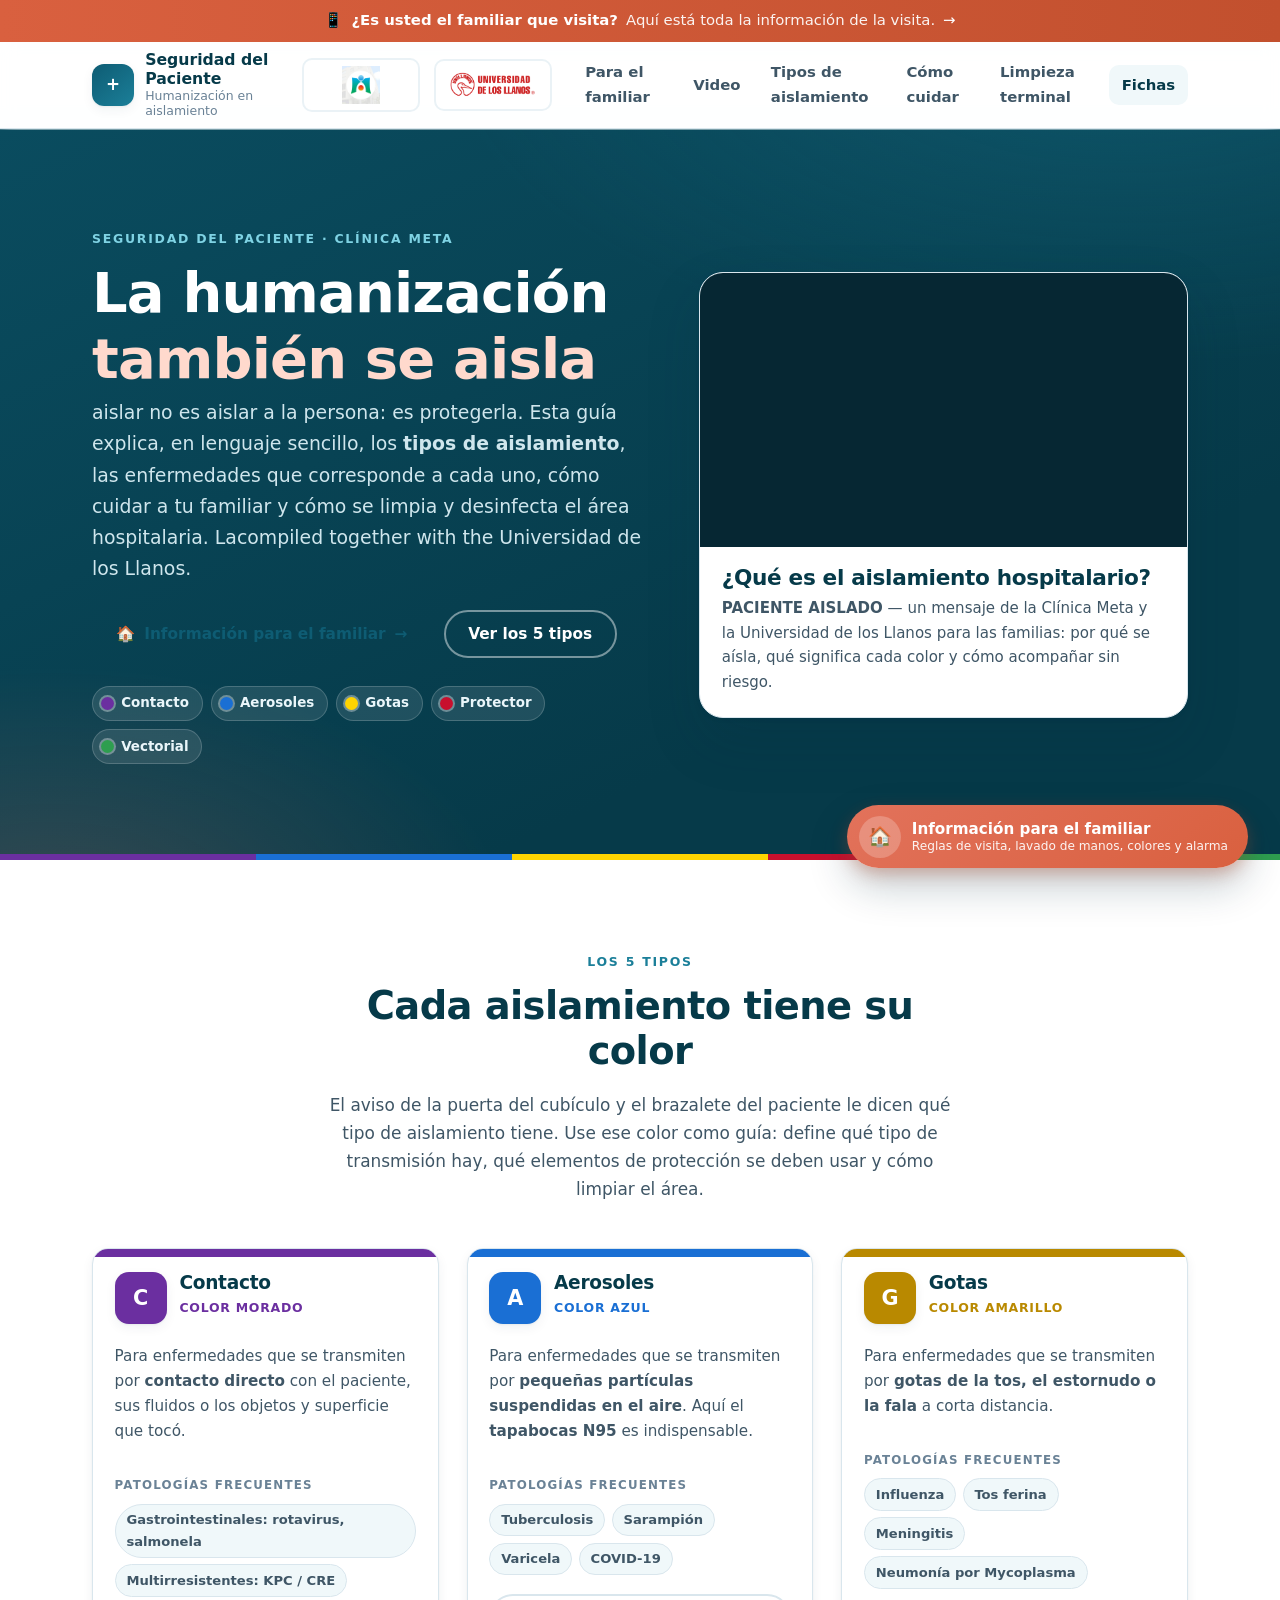
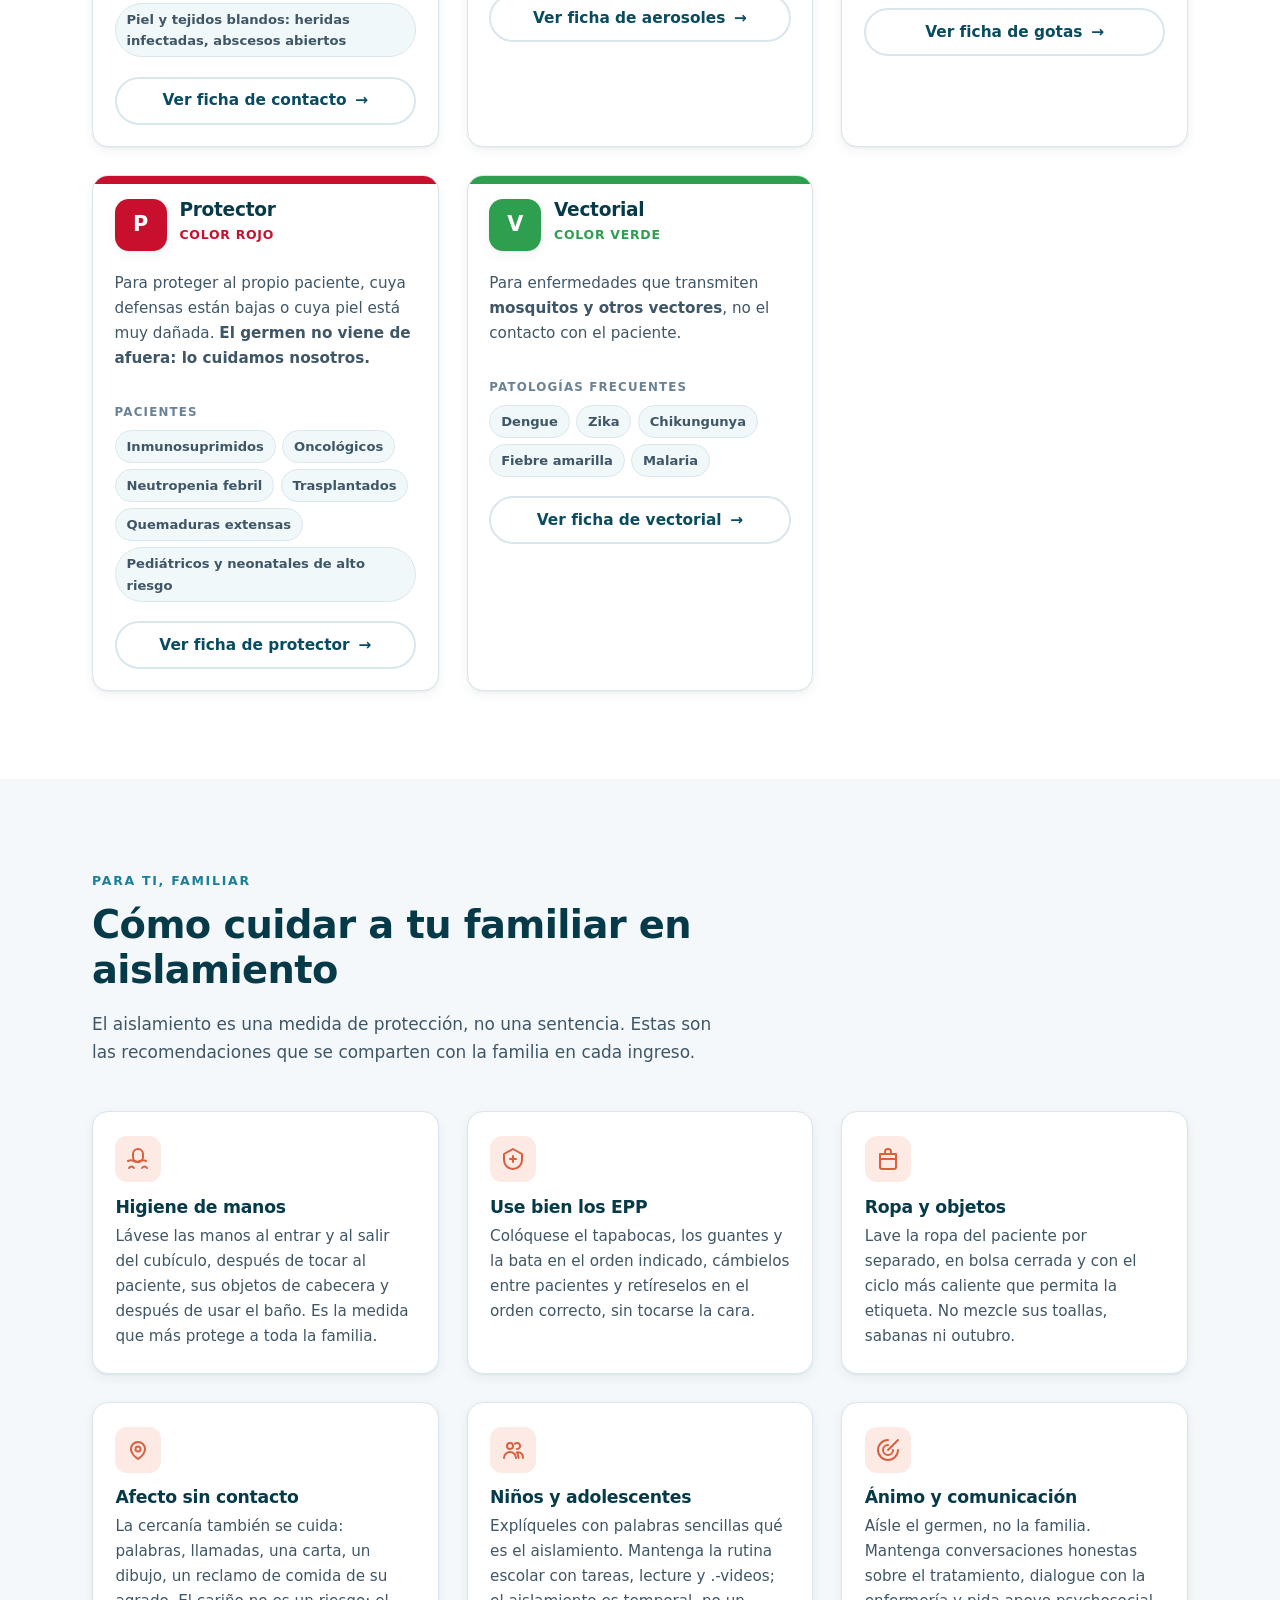
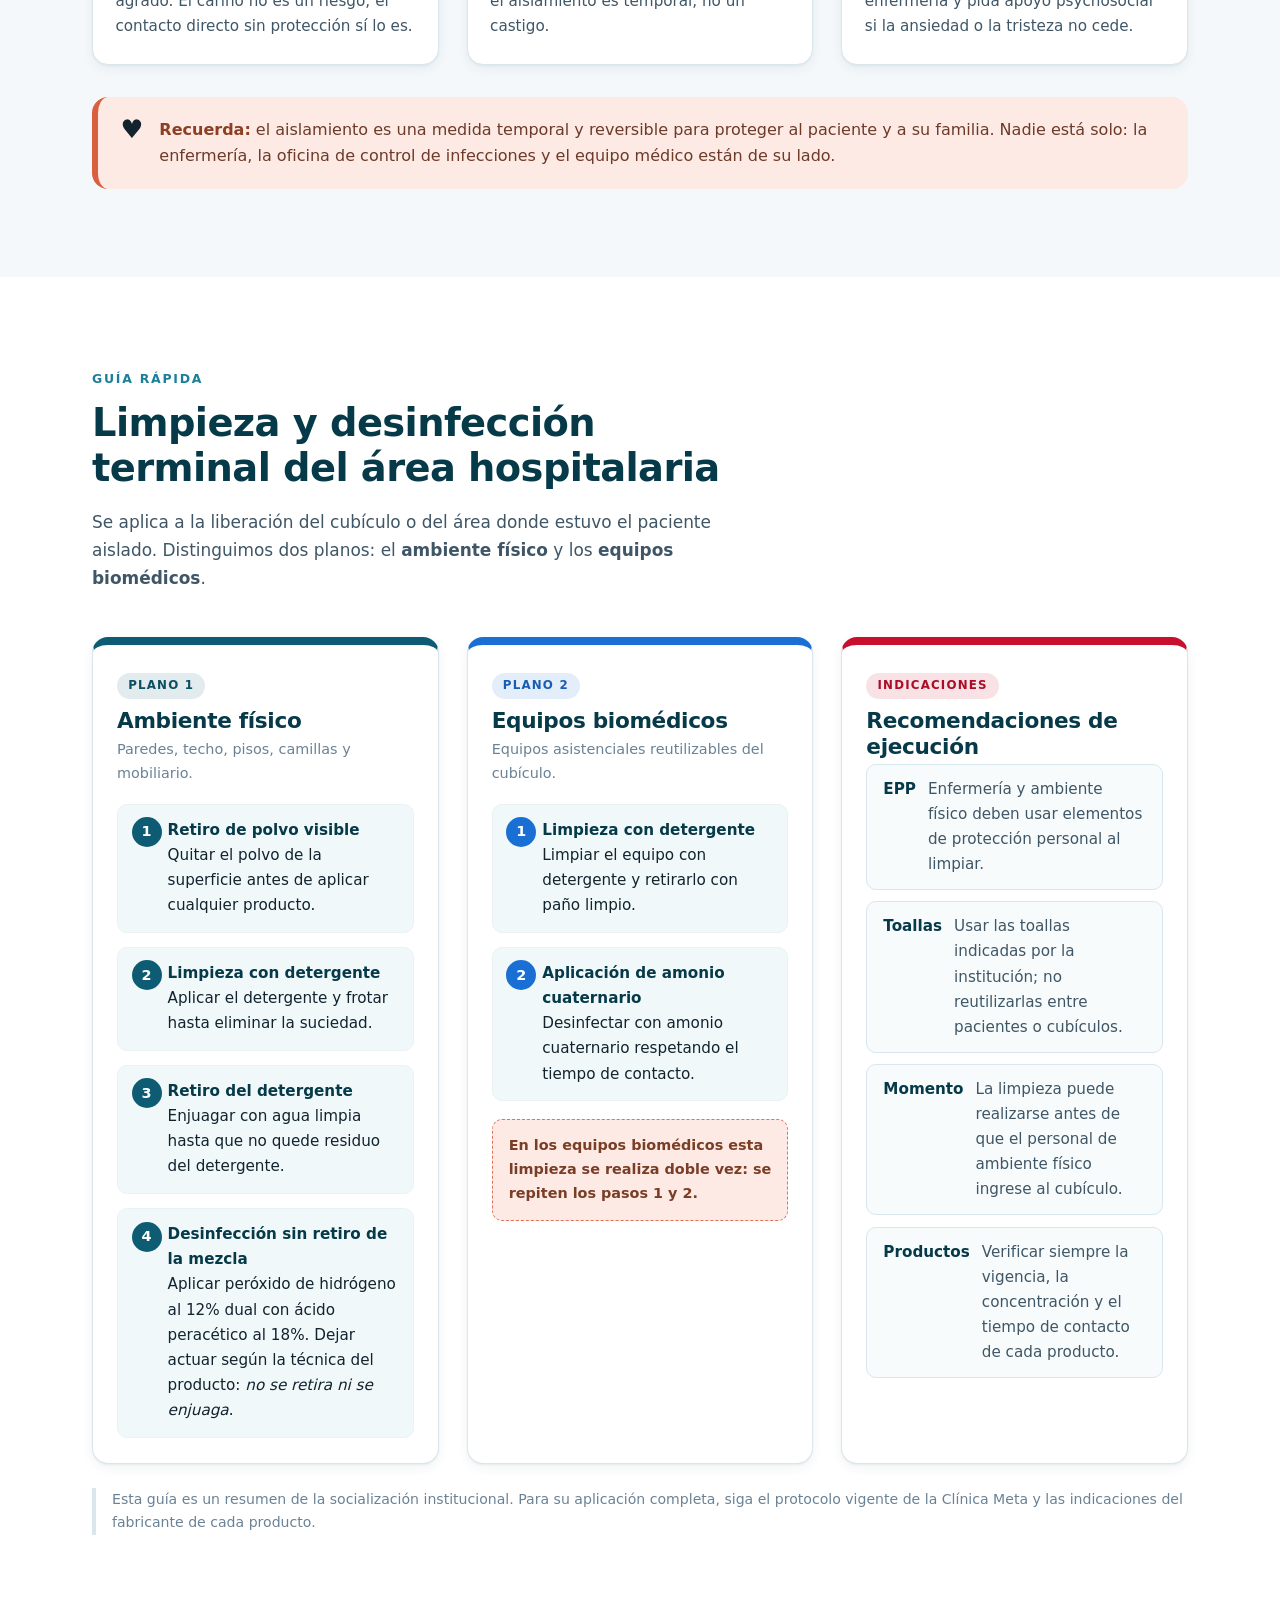
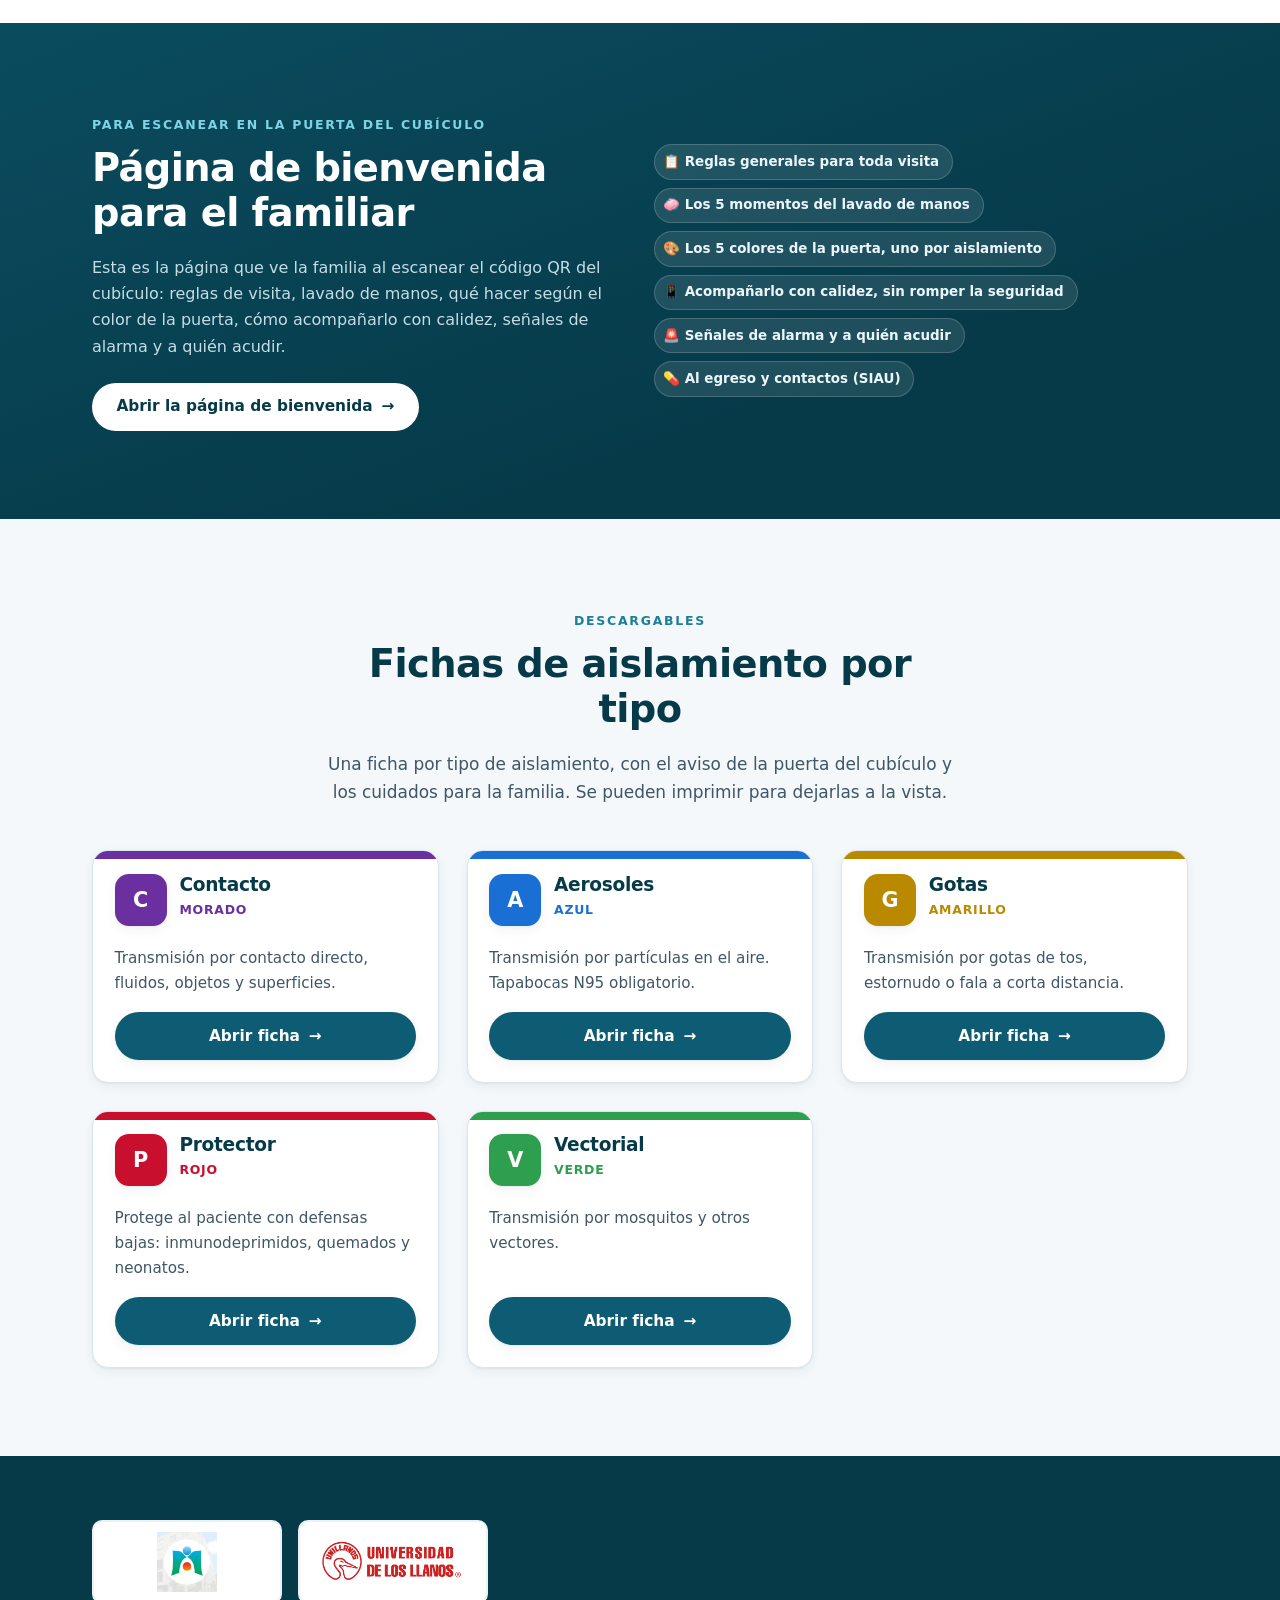
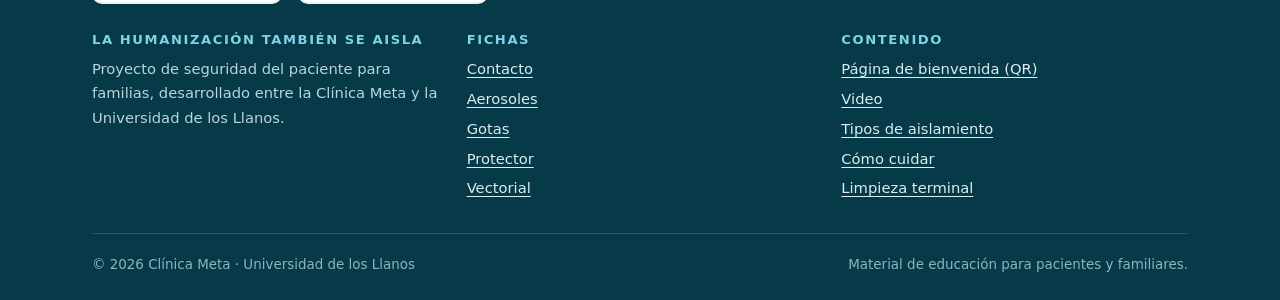
==== commit 64cd19f0: "Add files via upload" ====
--- a/index.html
+++ b/index.html
@@ -11,6 +11,13 @@
 <body>
 
 <a class="skip-link" href="#contenido">Saltar al contenido</a>
+
+<a class="top-notice" href="bienvenida.html">
+  <span aria-hidden="true">📱</span>
+  <strong>¿Es usted el familiar que visita?</strong>
+  <span class="top-notice__sub">Aquí está toda la información de la visita.</span>
+  <span class="top-notice__arrow" aria-hidden="true">→</span>
+</a>
 
 <!-- ===================================================================
      LOGOS INSTITUCIONALES
@@ -67,8 +74,10 @@
         </p>
 
         <div class="hero__actions">
-          <a class="btn btn--accent" href="bienvenida.html">
-            Página de bienvenida <span class="btn__arrow" aria-hidden="true">→</span>
+          <a class="btn btn--cta" href="bienvenida.html">
+            <span class="btn__emoji" aria-hidden="true">🏠</span>
+            Información para el familiar
+            <span class="btn__arrow" aria-hidden="true">→</span>
           </a>
           <a class="btn btn--outline-dark" href="#tipos">
             Ver los 5 tipos
@@ -638,5 +647,12 @@
 </footer>
 
 <script src="assets/js/main.js"></script>
+<a class="fab-family" href="bienvenida.html">
+  <span class="fab-family__icon" aria-hidden="true">🏠</span>
+  <span class="fab-family__text">
+    <strong>Información para el familiar</strong>
+    <span>Reglas de visita, lavado de manos, colores y alarma</span>
+  </span>
+</a>
 </body>
 </html>
--- a/assets/css/styles.css
+++ b/assets/css/styles.css
@@ -958,7 +958,84 @@
   .color-block, .wb-sec__head, .alarm { break-inside: avoid; }
 }
 
-/* ---------- 12. Responsive ---------- */
+/* ---------- 12. Llamadas a la acción para el familiar ---------- */
+/* Franja superior: siempre visible al entrar a la página */
+.top-notice {
+  display: flex;
+  align-items: center;
+  justify-content: center;
+  flex-wrap: wrap;
+  gap: .15rem .5rem;
+  padding: .65rem 1rem;
+  background: linear-gradient(90deg, var(--accent-600), #c2502e);
+  color: #fff;
+  text-align: center;
+  text-decoration: none;
+  font-size: .93rem;
+  line-height: 1.4;
+}
+.top-notice strong { font-weight: 800; }
+.top-notice__sub { opacity: .93; }
+.top-notice__arrow { display: inline-block; transition: transform .18s ease; }
+.top-notice:hover {
+  color: #fff;
+  background: linear-gradient(90deg, #b94b2d, var(--accent-600));
+}
+.top-notice:hover .top-notice__arrow { transform: translateX(5px); }
+
+/* Botón flotante: acompaña al familiar aunque esté scrolleando */
+.fab-family {
+  position: fixed;
+  right: clamp(1rem, 3vw, 2rem);
+  bottom: clamp(1rem, 3vw, 2rem);
+  z-index: 150;
+  display: inline-flex;
+  align-items: center;
+  gap: .7rem;
+  max-width: calc(100vw - 2rem);
+  padding: .65rem 1.25rem .65rem .7rem;
+  border-radius: var(--r-pill);
+  background: linear-gradient(140deg, var(--accent-500), var(--accent-600));
+  color: #fff;
+  text-decoration: none;
+  box-shadow: 0 6px 16px rgba(184, 75, 45, .34), 0 18px 40px rgba(9, 45, 62, .24);
+  transition: transform .18s ease, box-shadow .18s ease;
+}
+.fab-family:hover {
+  transform: translateY(-3px);
+  color: #fff;
+  box-shadow: 0 10px 24px rgba(184, 75, 45, .42), 0 24px 52px rgba(9, 45, 62, .3);
+}
+.fab-family__icon {
+  flex: 0 0 42px;
+  width: 42px; height: 42px;
+  border-radius: 50%;
+  background: rgba(255, 255, 255, .22);
+  display: grid;
+  place-items: center;
+  font-size: 1.2rem;
+}
+.fab-family__text { display: flex; flex-direction: column; line-height: 1.25; min-width: 0; }
+.fab-family__text strong { font-size: .95rem; font-weight: 800; }
+.fab-family__text span { font-size: .76rem; opacity: .93; }
+
+@media (max-width: 640px) {
+  .top-notice { font-size: .88rem; padding: .55rem .8rem; }
+  .top-notice__sub { display: none; }
+  .fab-family {
+    left: .75rem;
+    right: .75rem;
+    bottom: .75rem;
+    justify-content: center;
+    padding: .6rem 1rem;
+  }
+  .fab-family__icon { flex-basis: 36px; width: 36px; height: 36px; font-size: 1.05rem; }
+  .fab-family__text { text-align: center; }
+  .fab-family__text span { display: none; }
+  body { padding-bottom: 4.75rem; }
+}
+
+/* ---------- 13. Responsive ---------- */
 @media (max-width: 980px) {
   .hero__inner { grid-template-columns: 1fr; }
   .ficha-grid { grid-template-columns: 1fr; }
@@ -992,7 +1069,7 @@
 /* ---------- 13. Impresión (fichas para puerta del cubículo) ---------- */
 @media print {
   .site-header, .site-footer, .ficha-nav, .toolbar,
-  .skip-link, .back-to-top { display: none !important; }
+  .skip-link, .top-notice, .fab-family { display: none !important; }
   body { background: #fff; }
   .section { padding-block: 0; }
   .ficha-hero { background: #fff !important; color: #000; border-bottom: 8px solid var(--c); }
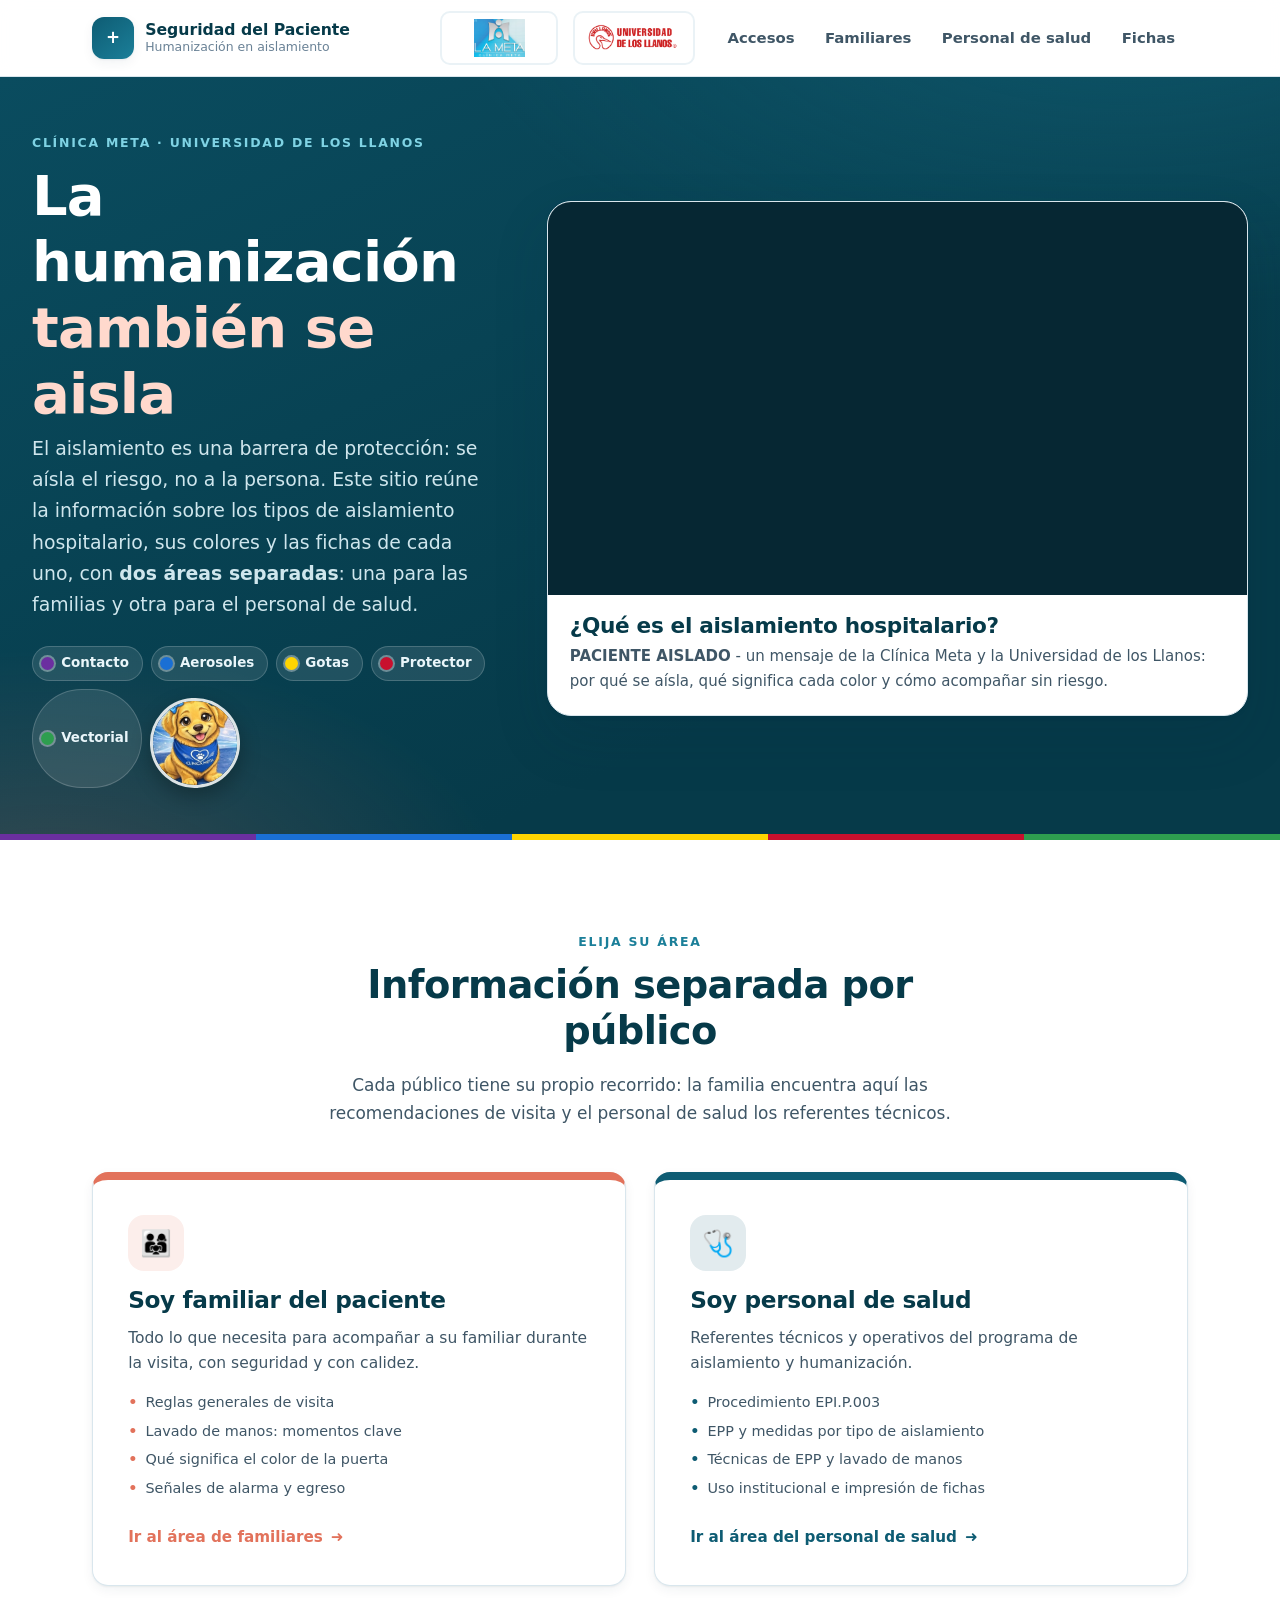
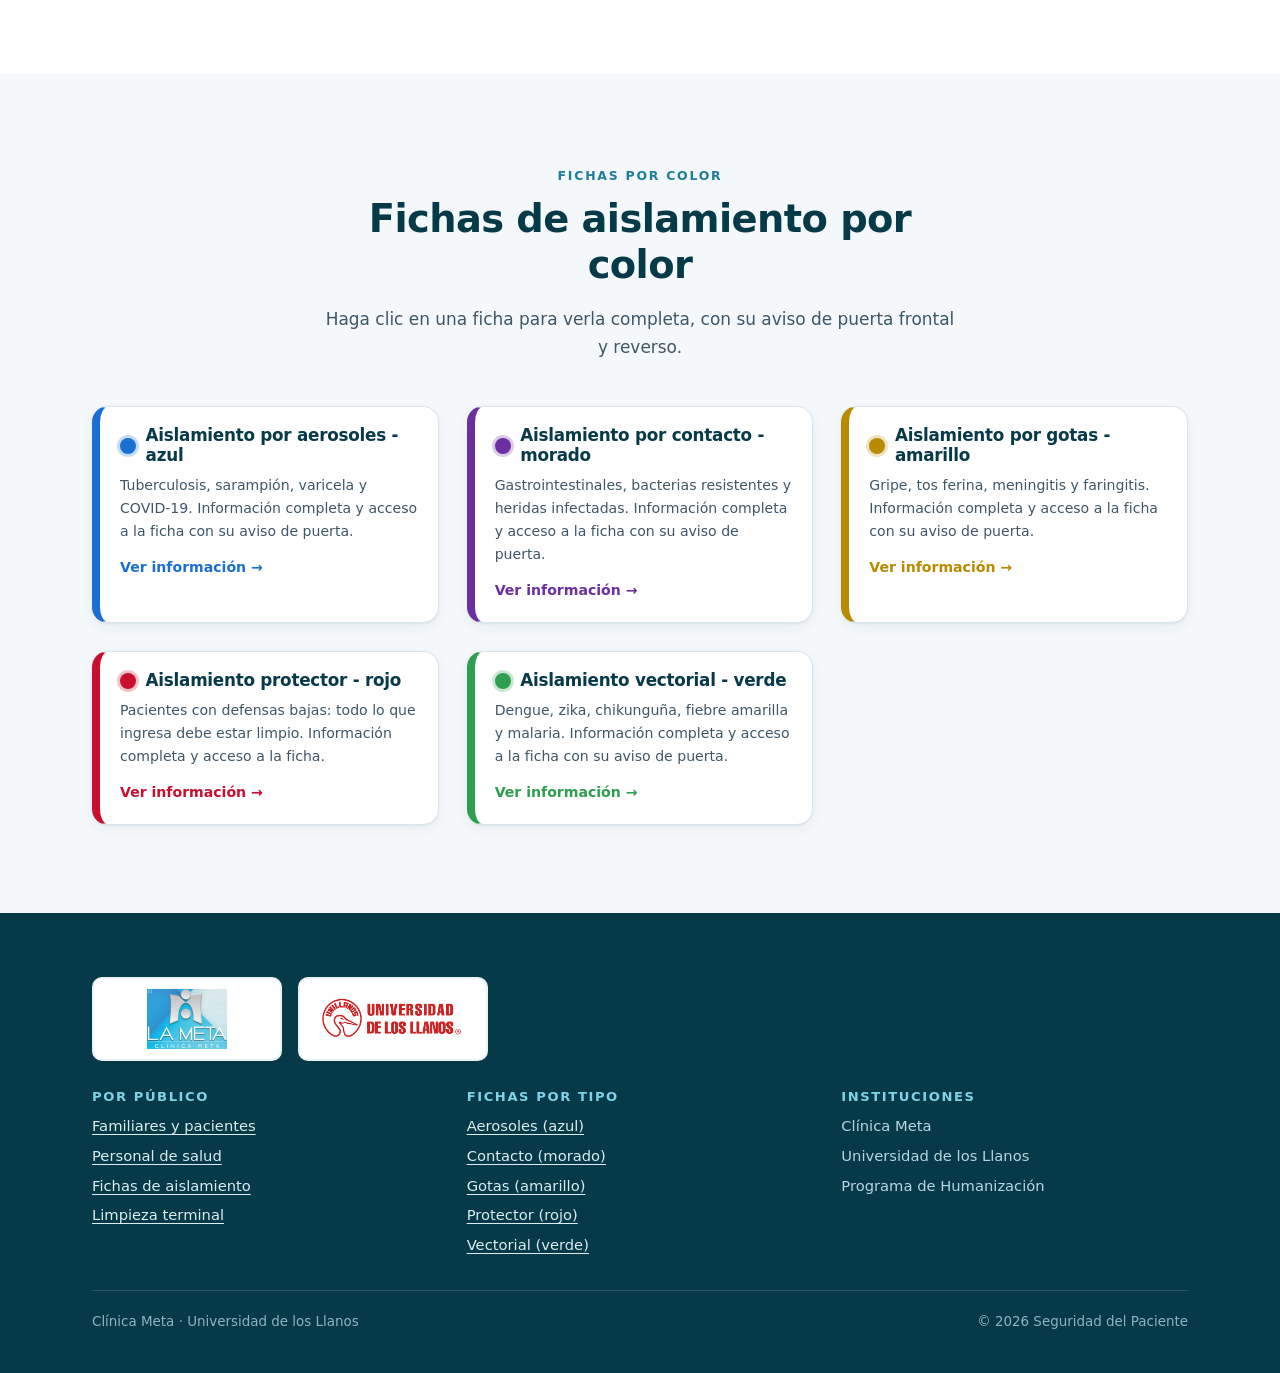
==== commit 811e0b95: "Nueva pagina: area de familiares, visita, planes de egreso e informacion por tipo en las fichas" ====
--- a/index.html
+++ b/index.html
@@ -1,10 +1,10 @@
-﻿<!DOCTYPE html>
+<!DOCTYPE html>
 <html lang="es">
 <head>
 <meta charset="UTF-8">
 <meta name="viewport" content="width=device-width, initial-scale=1">
-<title>La humanización también se aisla · Seguridad del Paciente</title>
-<meta name="description" content="Guía para familiares sobre los tipos de aislamiento hospitalario, sus colores, las enfermedades que corresponden, cómo cuidar al paciente y la limpieza y desinfección terminal del área hospitalaria. Clínica Meta · Universidad de los Llanos.">
+<title>La humanización también se aisla - Seguridad del Paciente</title>
+<meta name="description" content="Portada del programa de humanización y aislamiento hospitalario de la Clínica Meta y la Universidad de los Llanos. Información separada para familiares y para el personal de salud.">
 <meta name="theme-color" content="#063a49">
 <link rel="stylesheet" href="assets/css/styles.css">
 </head>
@@ -12,19 +12,6 @@
 
 <a class="skip-link" href="#contenido">Saltar al contenido</a>
 
-<a class="top-notice" href="bienvenida.html">
-  <span aria-hidden="true">📱</span>
-  <strong>¿Es usted el familiar que visita?</strong>
-  <span class="top-notice__sub">Aquí está toda la información de la visita.</span>
-  <span class="top-notice__arrow" aria-hidden="true">→</span>
-</a>
-
-<!-- ===================================================================
-     LOGOS INSTITUCIONALES
-     Clínica Meta ............. assets/img/logo-clinica-meta.jpg
-     Universidad de los Llanos  assets/img/logo-universidad-de-los-llanos.png
-     Para cambiar un logo, reemplaza el <img> dentro del <span class="logo-slot">.
-     =================================================================== -->
 <header class="site-header">
   <div class="wrap header-bar">
     <a class="brand" href="index.html">
@@ -37,7 +24,7 @@
 
     <div class="header-logos">
       <span class="logo-slot">
-        <img src="assets/img/logo-clinica-meta.jpg" width="400" height="400" alt="Clínica Meta">
+        <img src="assets/img/logo-clinica-meta.jpeg" width="400" height="400" alt="Clínica Meta">
       </span>
       <span class="logo-slot">
         <img src="assets/img/logo-universidad-de-los-llanos.png" width="535" height="213" alt="Universidad de los Llanos">
@@ -49,40 +36,29 @@
     </button>
 
     <nav class="site-nav" id="nav-principal" aria-label="Principal">
-      <a href="bienvenida.html">Para el familiar</a>
-      <a href="#video">Video</a>
-      <a href="#tipos">Tipos de aislamiento</a>
-      <a href="#cuidados">Cómo cuidar</a>
-      <a href="#limpieza">Limpieza terminal</a>
-      <a href="#fichas">Fichas</a>    </nav>
+      <a href="#accesos">Accesos</a>
+      <a href="familiar.html">Familiares</a>
+      <a href="personal.html">Personal de salud</a>
+      <a href="#fichas-aislamiento">Fichas</a>
+          </nav>
   </div>
 </header>
 
 <main id="contenido">
 
-  <!-- ============ HERO ============ -->
-  <section class="hero">
+  <!-- ============ HERO INSTITUCIONAL + VIDEO GRANDE ============ -->
+  <section class="hero" id="video">
     <div class="wrap hero__inner">
-      <div>
-        <span class="eyebrow">Seguridad del Paciente · Clínica Meta</span>
+      <div class="hero__intro">
+        <span class="eyebrow">Clínica Meta · Universidad de los Llanos</span>
         <h1>La humanización <em>también se aisla</em></h1>
+
         <p class="hero__lead">
-         aislar no es aislar a la persona: es protegerla. Esta guía explica, en lenguaje
-          sencillo, los <strong>tipos de aislamiento</strong>, las enfermedades que corresponde
-          a cada uno, cómo cuidar a tu familiar y cómo se limpia y desinfecta el área
-          hospitalaria. Lacompiled together with the Universidad de los Llanos.
+          El aislamiento es una barrera de protección: se aísla el riesgo, no a la persona.
+          Este sitio reúne la información sobre los tipos de aislamiento hospitalario,
+          sus colores y las fichas de cada uno, con <strong>dos áreas separadas</strong>:
+          una para las familias y otra para el personal de salud.
         </p>
-
-        <div class="hero__actions">
-          <a class="btn btn--cta" href="bienvenida.html">
-            <span class="btn__emoji" aria-hidden="true">🏠</span>
-            Información para el familiar
-            <span class="btn__arrow" aria-hidden="true">→</span>
-          </a>
-          <a class="btn btn--outline-dark" href="#tipos">
-            Ver los 5 tipos
-          </a>
-        </div>
 
         <ul class="hero__strip" aria-label="Colores representativos de cada tipo de aislamiento">
           <li><span class="dot" style="background:#6b2fa0" aria-hidden="true"></span>Contacto</li>
@@ -90,569 +66,177 @@
           <li><span class="dot" style="background:#ffd400" aria-hidden="true"></span>Gotas</li>
           <li><span class="dot" style="background:#c8102e" aria-hidden="true"></span>Protector</li>
           <li><span class="dot" style="background:#2e9e4f" aria-hidden="true"></span>Vectorial</li>
-        </ul>
-      </div>
-
-      <!-- ============ VIDEO (YouTube embed directo) ============
-           Para cambiar el video, reemplaza el ID en la URL de abajo
-           (los 11 caracteres que aparecen después de watch?v=).
-           Ejemplo: https://www.youtube.com/embed/dQw4w9WgXcQ     -->
-      <div class="video" id="video">
-        <div class="video__frame">
-          <iframe
-            src="https://www.youtube.com/embed/2vI5RrKul3o"
-            title="PACIENTE AISLADO - video institucional sobre aislamiento hospitalario"
-            frameborder="0"
-            allow="accelerometer; autoplay; clipboard-write; encrypted-media; gyroscope; picture-in-picture; web-share"
-            referrerpolicy="strict-origin-when-cross-origin"
-            allowfullscreen></iframe>
+        
+        <img class="moly-deco" src="humanizacionlogo.png" width="400" height="400" alt="" aria-hidden="true"></ul>
+      </div>
+
+      <div class="hero__stage">
+        <div class="video" style="box-shadow: var(--shadow-lg);">
+          <div class="video__frame">
+            <iframe
+              src="https://www.youtube.com/embed/LouzbTtoyG4?si=cocnxIEMnl0gxHLa"
+              title="PACIENTE AISLADO - video institucional sobre aislamiento hospitalario"
+              frameborder="0"
+              allow="accelerometer; autoplay; clipboard-write; encrypted-media; gyroscope; picture-in-picture; web-share"
+              referrerpolicy="strict-origin-when-cross-origin"
+              allowfullscreen></iframe>
+          </div>
+          <div class="video__body">
+            <h3>¿Qué es el aislamiento hospitalario?</h3>
+            <p>
+              <strong>PACIENTE AISLADO</strong> - un mensaje de la Clínica Meta y la
+              Universidad de los Llanos: por qué se aísla, qué significa cada color y
+              cómo acompañar sin riesgo.
+            </p>
+          </div>
         </div>
-        <div class="video__body">
-          <h3>¿Qué es el aislamiento hospitalario?</h3>
-          <p>
-            <strong>PACIENTE AISLADO</strong> — un mensaje de la Clínica Meta y la
-            Universidad de los Llanos para las familias: por qué se aísla, qué significa
-            cada color y cómo acompañar sin riesgo.
-          </p>
-        </div>
       </div>
     </div>
   </section>
 
-  <!-- ============ TIPOS DE AISLAMIENTO ============ -->
-  <section class="section section--tint" id="tipos">
+  <!-- ============ DOS ACCESOS: FAMILIA / PERSONAL DE SALUD ============ -->
+  <section class="section section--tint" id="accesos">
     <div class="wrap">
-      <div class="section-head section-head--center">
-        <span class="eyebrow">Los 5 tipos</span>
-        <h2>Cada aislamiento tiene su color</h2>
-        <p>
-          El aviso de la puerta del cubículo y el brazalete del paciente le dicen qué tipo de
-          aislamiento tiene. Use ese color como guía: define qué tipo de transmisión hay,
-          qué elementos de protección se deben usar y cómo limpiar el área.
-        </p>
-      </div>
-
-      <div class="iso-grid">
-
-        <!-- CONTACTO -->
-        <article class="iso-card" style="--c: var(--c-contacto)">
-          <div class="iso-card__head">
-            <span class="iso-card__swatch" aria-hidden="true">C</span>
-            <div>
-              <h3 class="iso-card__title">Contacto</h3>
-              <span class="iso-card__color">Color morado</span>
-            </div>
-          </div>
-          <div class="iso-card__body">
-            <p>
-              Para enfermedades que se transmiten por <strong>contacto directo</strong> con
-              el paciente, sus fluidos o los objetos y superficie que tocó.
-            </p>
-            <span class="label-mini">Patologías frecuentes</span>
-            <ul class="chips">
-              <li class="chip">Gastrointestinales: rotavirus, salmonela</li>
-              <li class="chip">Multirresistentes: KPC / CRE</li>
-              <li class="chip">Piel y tejidos blandos: heridas infectadas, abscesos abiertos</li>
-            </ul>
-            <a class="btn btn--ghost btn--block" href="fichas/ficha-contacto.html" style="margin-top:1.2rem">
-              Ver ficha de contacto <span class="btn__arrow" aria-hidden="true">→</span>
-            </a>
-          </div>
-        </article>
-
-        <!-- AEROSOLES -->
-        <article class="iso-card" style="--c: var(--c-aerosoles)">
-          <div class="iso-card__head">
-            <span class="iso-card__swatch" aria-hidden="true">A</span>
-            <div>
-              <h3 class="iso-card__title">Aerosoles</h3>
-              <span class="iso-card__color">Color azul</span>
-            </div>
-          </div>
-          <div class="iso-card__body">
-            <p>
-              Para enfermedades que se transmiten por <strong>pequeñas partículas suspendidas
-              en el aire</strong>. Aquí el <strong>tapabocas N95</strong> es indispensable.
-            </p>
-            <span class="label-mini">Patologías frecuentes</span>
-            <ul class="chips">
-              <li class="chip">Tuberculosis</li>
-              <li class="chip">Sarampión</li>
-              <li class="chip">Varicela</li>
-              <li class="chip">COVID-19</li>
-            </ul>
-            <a class="btn btn--ghost btn--block" href="fichas/ficha-aerosoles.html" style="margin-top:1.2rem">
-              Ver ficha de aerosoles <span class="btn__arrow" aria-hidden="true">→</span>
-            </a>
-          </div>
-        </article>
-
-        <!-- GOTAS -->
-        <article class="iso-card" style="--c: var(--c-gotas)">
-          <div class="iso-card__head">
-            <span class="iso-card__swatch" aria-hidden="true">G</span>
-            <div>
-              <h3 class="iso-card__title">Gotas</h3>
-              <span class="iso-card__color">Color amarillo</span>
-            </div>
-          </div>
-          <div class="iso-card__body">
-            <p>
-              Para enfermedades que se transmiten por <strong>gotas de la tos, el estornudo
-              o la fala</strong> a corta distancia.
-            </p>
-            <span class="label-mini">Patologías frecuentes</span>
-            <ul class="chips">
-              <li class="chip">Influenza</li>
-              <li class="chip">Tos ferina</li>
-              <li class="chip">Meningitis</li>
-              <li class="chip">Neumonía por Mycoplasma</li>
-            </ul>
-            <a class="btn btn--ghost btn--block" href="fichas/ficha-gotas.html" style="margin-top:1.2rem">
-              Ver ficha de gotas <span class="btn__arrow" aria-hidden="true">→</span>
-            </a>
-          </div>
-        </article>
-
-        <!-- PROTECTOR -->
-        <article class="iso-card" style="--c: var(--c-protector)">
-          <div class="iso-card__head">
-            <span class="iso-card__swatch" aria-hidden="true">P</span>
-            <div>
-              <h3 class="iso-card__title">Protector</h3>
-              <span class="iso-card__color">Color rojo</span>
-            </div>
-          </div>
-          <div class="iso-card__body">
-            <p>
-              Para proteger al propio paciente, cuya defensas están bajas o cuya piel está
-              muy dañada. <strong>El germen no viene de afuera: lo cuidamos nosotros.</strong>
-            </p>
-            <span class="label-mini">Pacientes</span>
-            <ul class="chips">
-              <li class="chip">Inmunosuprimidos</li>
-              <li class="chip">Oncológicos</li>
-              <li class="chip">Neutropenia febril</li>
-              <li class="chip">Trasplantados</li>
-              <li class="chip">Quemaduras extensas</li>
-              <li class="chip">Pediátricos y neonatales de alto riesgo</li>
-            </ul>
-            <a class="btn btn--ghost btn--block" href="fichas/ficha-protector.html" style="margin-top:1.2rem">
-              Ver ficha de protector <span class="btn__arrow" aria-hidden="true">→</span>
-            </a>
-          </div>
-        </article>
-
-        <!-- VECTORIAL -->
-        <article class="iso-card" style="--c: var(--c-vectorial)">
-          <div class="iso-card__head">
-            <span class="iso-card__swatch" aria-hidden="true">V</span>
-            <div>
-              <h3 class="iso-card__title">Vectorial</h3>
-              <span class="iso-card__color">Color verde</span>
-            </div>
-          </div>
-          <div class="iso-card__body">
-            <p>
-              Para enfermedades que transmiten <strong>mosquitos y otros vectores</strong>,
-              no el contacto con el paciente.
-            </p>
-            <span class="label-mini">Patologías frecuentes</span>
-            <ul class="chips">
-              <li class="chip">Dengue</li>
-              <li class="chip">Zika</li>
-              <li class="chip">Chikungunya</li>
-              <li class="chip">Fiebre amarilla</li>
-              <li class="chip">Malaria</li>
-            </ul>
-            <a class="btn btn--ghost btn--block" href="fichas/ficha-vectorial.html" style="margin-top:1.2rem">
-              Ver ficha de vectorial <span class="btn__arrow" aria-hidden="true">→</span>
-            </a>
-          </div>
-        </article>
-
+      <header class="section-head section-head--center">
+        <span class="eyebrow">Elija su área</span>
+        <h2>Información separada por público</h2>
+        <p>Cada público tiene su propio recorrido: la familia encuentra aquí las recomendaciones de visita y el personal de salud los referentes técnicos.</p>
+      </header>
+
+      <div class="access-grid">
+        <!-- FAMILIA -->
+        <a class="access-card" href="familiar.html" style="--c: #e2725b">
+          <span class="access-card__icon" aria-hidden="true">👨‍👩‍👧</span>
+          <h3>Soy familiar del paciente</h3>
+          <p>Todo lo que necesita para acompañar a su familiar durante la visita, con seguridad y con calidez.</p>
+          <ul class="access-card__list">
+            <li>Reglas generales de visita</li>
+            <li>Lavado de manos: momentos clave</li>
+            <li>Qué significa el color de la puerta</li>
+            <li>Señales de alarma y egreso</li>
+          </ul>
+          <span class="access-card__cta">
+            Ir al área de familiares
+            <span class="btn__arrow" aria-hidden="true">➜</span>
+          </span>
+        </a>
+
+        <!-- PERSONAL DE SALUD -->
+        <a class="access-card" href="personal.html" style="--c: #0e5c73">
+          <span class="access-card__icon" aria-hidden="true">🩺</span>
+          <h3>Soy personal de salud</h3>
+          <p>Referentes técnicos y operativos del programa de aislamiento y humanización.</p>
+          <ul class="access-card__list">
+            <li>Procedimiento EPI.P.003</li>
+            <li>EPP y medidas por tipo de aislamiento</li>
+            <li>Técnicas de EPP y lavado de manos</li>
+            <li>Uso institucional e impresión de fichas</li>
+          </ul>
+          <span class="access-card__cta">
+            Ir al área del personal de salud
+            <span class="btn__arrow" aria-hidden="true">➜</span>
+          </span>
+        </a>
       </div>
     </div>
   </section>
 
-  <!-- ============ CÓMO CUIDAR AL FAMILIAR ============ -->
-  <section class="section" id="cuidados">
+  <!-- ============ FICHAS DE AISLAMIENTO (MIXTO) ============ -->
+    <section class="section" id="fichas-aislamiento">
     <div class="wrap">
-      <div class="section-head">
-        <span class="eyebrow">Para ti, familiar</span>
-        <h2>Cómo cuidar a tu familiar en aislamiento</h2>
-        <p>
-          El aislamiento es una medida de protección, no una sentencia. Estas son las
-          recomendaciones que se comparten con la familia en cada ingreso.
-        </p>
-      </div>
-
-      <div class="grid grid--3">
-        <article class="care-card">
-          <div class="care-card__icon" aria-hidden="true">
-            <svg width="24" height="24" viewBox="0 0 24 24" fill="none" stroke="currentColor" stroke-width="2" stroke-linecap="round" stroke-linejoin="round"><path d="M12 2a5 5 0 0 0-5 5v3a5 5 0 0 0 10 0V7a5 5 0 0 0-5-5Z"/><path d="M3 21c1.5-2 3.5-2 5 0"/><path d="M16 21c1.5-2 3.5-2 5 0"/><path d="M2 14c2-1 4-1 6 0s4 1 6 0 4-1 6 0"/></svg>
-          </div>
-          <h3>Higiene de manos</h3>
-          <p>
-            Lávese las manos al entrar y al salir del cubículo, después de tocar al paciente,
-            sus objetos de cabecera y después de usar el baño. Es la medida que más
-            protege a toda la familia.
-          </p>
-        </article>
-
-        <article class="care-card">
-          <div class="care-card__icon" aria-hidden="true">
-            <svg width="24" height="24" viewBox="0 0 24 24" fill="none" stroke="currentColor" stroke-width="2" stroke-linecap="round" stroke-linejoin="round"><path d="M12 2 3 7v6c0 5 3.8 8.6 9 9 5.2-.4 9-4 9-9V7l-9-5Z"/><path d="M9 12h6M12 9v6"/></svg>
-          </div>
-          <h3>Use bien los EPP</h3>
-          <p>
-            Colóquese el tapabocas, los guantes y la bata en el orden indicado, cámbielos
-            entre pacientes y retíreselos en el orden correcto, sin tocarse la cara.
-          </p>
-        </article>
-
-        <article class="care-card">
-          <div class="care-card__icon" aria-hidden="true">
-            <svg width="24" height="24" viewBox="0 0 24 24" fill="none" stroke="currentColor" stroke-width="2" stroke-linecap="round" stroke-linejoin="round"><path d="M4 7h16v13a2 2 0 0 1-2 2H6a2 2 0 0 1-2-2V7Z"/><path d="M9 7V5a3 3 0 0 1 6 0v2"/><path d="M4 12h16"/></svg>
-          </div>
-          <h3>Ropa y objetos</h3>
-          <p>
-            Lave la ropa del paciente por separado, en bolsa cerrada y con el ciclo más
-            caliente que permita la etiqueta. No mezcle sus toallas, sabanas ni outubro.
-          </p>
-        </article>
-
-        <article class="care-card">
-          <div class="care-card__icon" aria-hidden="true">
-            <svg width="24" height="24" viewBox="0 0 24 24" fill="none" stroke="currentColor" stroke-width="2" stroke-linecap="round" stroke-linejoin="round"><path d="M12 21s-7-4.6-7-10a7 7 0 0 1 14 0c0 5.4-7 10-7 10Z"/><circle cx="12" cy="11" r="2.5"/></svg>
-          </div>
-          <h3>Afecto sin contacto</h3>
-          <p>
-            La cercanía también se cuida: palabras, llamadas, una carta, un dibujo, un
-            reclamo de comida de su agrado. El cariño no es un riesgo; el contacto directo
-            sin protección sí lo es.
-          </p>
-        </article>
-
-        <article class="care-card">
-          <div class="care-card__icon" aria-hidden="true">
-            <svg width="24" height="24" viewBox="0 0 24 24" fill="none" stroke="currentColor" stroke-width="2" stroke-linecap="round" stroke-linejoin="round"><circle cx="9" cy="8" r="3"/><path d="M3 20c0-3.3 2.7-6 6-6s6 2.7 6 6"/><path d="M16 11a3 3 0 1 0-2-5.2"/><path d="M17.5 20c0-2.5-.7-4.4-1.8-5.6A5 5 0 0 1 22 20"/></svg>
-          </div>
-          <h3>Niños y adolescentes</h3>
-          <p>
-            Explíqueles con palabras sencillas qué es el aislamiento. Mantenga la rutina
-            escolar con tareas, lecture y .-videos; el aislamiento es temporal, no un castigo.
-          </p>
-        </article>
-
-        <article class="care-card">
-          <div class="care-card__icon" aria-hidden="true">
-            <svg width="24" height="24" viewBox="0 0 24 24" fill="none" stroke="currentColor" stroke-width="2" stroke-linecap="round" stroke-linejoin="round"><path d="M12 2a10 10 0 1 0 10 10"/><path d="M12 7a5 5 0 1 0 5 5"/><path d="M12 12 22 2"/></svg>
-          </div>
-          <h3>Ánimo y comunicación</h3>
-          <p>
-            Aísle el germen, no la familia. Mantenga conversaciones honestas sobre el
-            tratamiento, dialogue con la enfermería y pida apoyo psychosocial si la
-            ansiedad o la tristeza no cede.
-          </p>
-        </article>
-      </div>
-
-      <div class="callout">
-        <span class="callout__mark" aria-hidden="true">♥</span>
-        <p>
-          <strong>Recuerda:</strong> el aislamiento es una medida temporal y reversible para
-          proteger al paciente y a su familia. Nadie está solo: la enfermería, la oficina de
-          control de infecciones y el equipo médico están de su lado.
-        </p>
+      <header class="section-head section-head--center">
+        <span class="eyebrow">Fichas por color</span>
+        <h2>Fichas de aislamiento por color</h2>
+        <p>Haga clic en una ficha para verla completa, con su aviso de puerta frontal y reverso.</p>
+      </header>
+
+      <div class="grid grid--2">
+        <a class="mini-ficha" style="--c: #1a6fd4" href="fichas/ficha-aerosoles.html">
+          <span class="mini-ficha__top"><span class="mini-ficha__dot" aria-hidden="true"></span><h3>Aislamiento por aerosoles - azul</h3></span>
+          <p>Tuberculosis, sarampi&oacute;n, varicela y COVID-19. Informaci&oacute;n completa y acceso a la ficha con su aviso de puerta.</p>
+          <span class="mini-ficha__cta">Ver informaci&oacute;n &rarr;</span>
+        </a>
+
+        <a class="mini-ficha" style="--c: #6b2fa0" href="fichas/ficha-contacto.html">
+          <span class="mini-ficha__top"><span class="mini-ficha__dot" aria-hidden="true"></span><h3>Aislamiento por contacto - morado</h3></span>
+          <p>Gastrointestinales, bacterias resistentes y heridas infectadas. Informaci&oacute;n completa y acceso a la ficha con su aviso de puerta.</p>
+          <span class="mini-ficha__cta">Ver informaci&oacute;n &rarr;</span>
+        </a>
+
+        <a class="mini-ficha" style="--c: #b98900" href="fichas/ficha-gotas.html">
+          <span class="mini-ficha__top"><span class="mini-ficha__dot" aria-hidden="true"></span><h3>Aislamiento por gotas - amarillo</h3></span>
+          <p>Gripe, tos ferina, meningitis y faringitis. Informaci&oacute;n completa y acceso a la ficha con su aviso de puerta.</p>
+          <span class="mini-ficha__cta">Ver informaci&oacute;n &rarr;</span>
+        </a>
+
+        <a class="mini-ficha" style="--c: #c8102e" href="fichas/ficha-protector.html">
+          <span class="mini-ficha__top"><span class="mini-ficha__dot" aria-hidden="true"></span><h3>Aislamiento protector - rojo</h3></span>
+          <p>Pacientes con defensas bajas: todo lo que ingresa debe estar limpio. Informaci&oacute;n completa y acceso a la ficha.</p>
+          <span class="mini-ficha__cta">Ver informaci&oacute;n &rarr;</span>
+        </a>
+
+        <a class="mini-ficha" style="--c: #2e9e4f" href="fichas/ficha-vectorial.html">
+          <span class="mini-ficha__top"><span class="mini-ficha__dot" aria-hidden="true"></span><h3>Aislamiento vectorial - verde</h3></span>
+          <p>Dengue, zika, chikungu&ntilde;a, fiebre amarilla y malaria. Informaci&oacute;n completa y acceso a la ficha con su aviso de puerta.</p>
+          <span class="mini-ficha__cta">Ver informaci&oacute;n &rarr;</span>
+        </a>
       </div>
     </div>
   </section>
 
-  <!-- ============ GUÍA DE LIMPIEZA Y DESINFECCIÓN TERMINAL ============ -->
-  <section class="section section--tint" id="limpieza">
-    <div class="wrap">
-      <div class="section-head">
-        <span class="eyebrow">Guía rápida</span>
-        <h2>Limpieza y desinfección terminal del área hospitalaria</h2>
-        <p>
-          Se aplica a la liberación del cubículo o del área donde estuvo el paciente aislado.
-          Distinguimos dos planos: el <strong>ambiente físico</strong> y los
-          <strong>equipos biomédicos</strong>.
-        </p>
-      </div>
-
-      <div class="guide-grid">
-
-        <!-- AMBIENTE FÍSICO -->
-        <section class="guide-block" style="--c: var(--brand-700)">
-          <span class="guide-block__tag">Plano 1</span>
-          <h3>Ambiente físico</h3>
-          <p class="guide-block__scope">Paredes, techo, pisos, camillas y mobiliario.</p>
-
-          <ol class="steps">
-            <li>
-              <strong>Retiro de polvo visible</strong>
-              Quitar el polvo de la superficie antes de aplicar cualquier producto.
-            </li>
-            <li>
-              <strong>Limpieza con detergente</strong>
-              Aplicar el detergente y frotar hasta eliminar la suciedad.
-            </li>
-            <li>
-              <strong>Retiro del detergente</strong>
-              Enjuagar con agua limpia hasta que no quede residuo del detergente.
-            </li>
-            <li>
-              <strong>Desinfección sin retiro de la mezcla</strong>
-              Aplicar peróxido de hidrógeno al 12% dual con ácido peracético al 18%.
-              Dejar actuar según la técnica del producto: <em>no se retira ni se enjuaga</em>.
-            </li>
-          </ol>
-        </section>
-
-        <!-- EQUIPOS BIOMÉDICOS -->
-        <section class="guide-block" style="--c: var(--c-aerosoles)">
-          <span class="guide-block__tag">Plano 2</span>
-          <h3>Equipos biomédicos</h3>
-          <p class="guide-block__scope">Equipos asistenciales reutilizables del cubículo.</p>
-
-          <ol class="steps">
-            <li>
-              <strong>Limpieza con detergente</strong>
-              Limpiar el equipo con detergente y retirarlo con paño limpio.
-            </li>
-            <li>
-              <strong>Aplicación de amonio cuaternario</strong>
-              Desinfectar con amonio cuaternario respetando el tiempo de contacto.
-            </li>
-          </ol>
-
-          <p class="repeat-note">
-            En los equipos biomédicos esta limpieza se realiza <strong>doble vez</strong>:
-            se repiten los pasos 1 y 2.
-          </p>
-        </section>
-
-        <!-- EPP Y LOGÍSTICA -->
-        <section class="guide-block" style="--c: var(--c-protector)">
-          <span class="guide-block__tag">Indicaciones</span>
-          <h3>Recomendaciones de ejecución</h3>
-
-          <ul class="products">
-            <li>
-              <b>EPP</b>
-              <span>Enfermería y ambiente físico deben usar elementos de protección personal al limpiar.</span>
-            </li>
-            <li>
-              <b>Toallas</b>
-              <span>Usar las toallas indicadas por la institución; no reutilizarlas entre pacientes o cubículos.</span>
-            </li>
-            <li>
-              <b>Momento</b>
-              <span>La limpieza puede realizarse antes de que el personal de ambiente físico ingrese al cubículo.</span>
-            </li>
-            <li>
-              <b>Productos</b>
-              <span>Verificar siempre la vigencia, la concentración y el tiempo de contacto de cada producto.</span>
-            </li>
-          </ul>
-        </section>
-
-      </div>
-
-      <p class="note">
-        Esta guía es un resumen de la socialización institucional. Para su aplicación
-        completa, siga el protocolo vigente de la Clínica Meta y las indicaciones del
-        fabricante de cada producto.
-      </p>
-    </div>
-  </section>
-
-  <!-- ============ PÁGINA DE BIENVENIDA (código QR) ============ -->
-  <section class="section section--brand" id="bienvenida">
-    <div class="wrap">
-      <div class="grid grid--2" style="align-items:center">
-        <div>
-          <span class="eyebrow">Para escanear en la puerta del cubículo</span>
-          <h2>Página de bienvenida para el familiar</h2>
-          <p style="color:#c5dde5;max-width:56ch">
-            Esta es la página que ve la familia al escanear el código QR del cubículo:
-            reglas de visita, lavado de manos, qué hacer según el color de la puerta, cómo
-            acompañarlo con calidez, señales de alarma y a quién acudir.
-          </p>
-          <p style="margin-top:1.4rem">
-            <a class="btn btn--on-dark" href="bienvenida.html">
-              Abrir la página de bienvenida <span class="btn__arrow" aria-hidden="true">→</span>
-            </a>
-          </p>
-        </div>
-        <ul class="hero__strip" style="flex-direction:column;align-items:flex-start">
-          <li>📋 Reglas generales para toda visita</li>
-          <li>🧼 Los 5 momentos del lavado de manos</li>
-          <li>🎨 Los 5 colores de la puerta, uno por aislamiento</li>
-          <li>📱 Acompañarlo con calidez, sin romper la seguridad</li>
-          <li>🚨 Señales de alarma y a quién acudir</li>
-          <li>💊 Al egreso y contactos (SIAU)</li>
-        </ul>
-      </div>
-    </div>
-  </section>
-
-  <!-- ============ FICHAS ============ -->
-  <section class="section" id="fichas">
-    <div class="wrap">
-      <div class="section-head section-head--center">
-        <span class="eyebrow">Descargables</span>
-        <h2>Fichas de aislamiento por tipo</h2>
-        <p>
-          Una ficha por tipo de aislamiento, con el aviso de la puerta del cubículo y los
-          cuidados para la familia. Se pueden imprimir para dejarlas a la vista.
-        </p>
-      </div>
-
-      <div class="iso-grid">
-        <article class="iso-card" style="--c: var(--c-contacto)">
-          <div class="iso-card__head">
-            <span class="iso-card__swatch" aria-hidden="true">C</span>
-            <div>
-              <h3 class="iso-card__title">Contacto</h3>
-              <span class="iso-card__color">Morado</span>
-            </div>
-          </div>
-          <div class="iso-card__body">
-            <p>Transmisión por contacto directo, fluidos, objetos y superficies.</p>
-            <a class="btn btn--primary btn--block" href="fichas/ficha-contacto.html">
-              Abrir ficha <span class="btn__arrow" aria-hidden="true">→</span>
-            </a>
-          </div>
-        </article>
-
-        <article class="iso-card" style="--c: var(--c-aerosoles)">
-          <div class="iso-card__head">
-            <span class="iso-card__swatch" aria-hidden="true">A</span>
-            <div>
-              <h3 class="iso-card__title">Aerosoles</h3>
-              <span class="iso-card__color">Azul</span>
-            </div>
-          </div>
-          <div class="iso-card__body">
-            <p>Transmisión por partículas en el aire. Tapabocas N95 obligatorio.</p>
-            <a class="btn btn--primary btn--block" href="fichas/ficha-aerosoles.html">
-              Abrir ficha <span class="btn__arrow" aria-hidden="true">→</span>
-            </a>
-          </div>
-        </article>
-
-        <article class="iso-card" style="--c: var(--c-gotas)">
-          <div class="iso-card__head">
-            <span class="iso-card__swatch" aria-hidden="true">G</span>
-            <div>
-              <h3 class="iso-card__title">Gotas</h3>
-              <span class="iso-card__color">Amarillo</span>
-            </div>
-          </div>
-          <div class="iso-card__body">
-            <p>Transmisión por gotas de tos, estornudo o fala a corta distancia.</p>
-            <a class="btn btn--primary btn--block" href="fichas/ficha-gotas.html">
-              Abrir ficha <span class="btn__arrow" aria-hidden="true">→</span>
-            </a>
-          </div>
-        </article>
-
-        <article class="iso-card" style="--c: var(--c-protector)">
-          <div class="iso-card__head">
-            <span class="iso-card__swatch" aria-hidden="true">P</span>
-            <div>
-              <h3 class="iso-card__title">Protector</h3>
-              <span class="iso-card__color">Rojo</span>
-            </div>
-          </div>
-          <div class="iso-card__body">
-            <p>Protege al paciente con defensas bajas: inmunodeprimidos, quemados y neonatos.</p>
-            <a class="btn btn--primary btn--block" href="fichas/ficha-protector.html">
-              Abrir ficha <span class="btn__arrow" aria-hidden="true">→</span>
-            </a>
-          </div>
-        </article>
-
-        <article class="iso-card" style="--c: var(--c-vectorial)">
-          <div class="iso-card__head">
-            <span class="iso-card__swatch" aria-hidden="true">V</span>
-            <div>
-              <h3 class="iso-card__title">Vectorial</h3>
-              <span class="iso-card__color">Verde</span>
-            </div>
-          </div>
-          <div class="iso-card__body">
-            <p>Transmisión por mosquitos y otros vectores.</p>
-            <a class="btn btn--primary btn--block" href="fichas/ficha-vectorial.html">
-              Abrir ficha <span class="btn__arrow" aria-hidden="true">→</span>
-            </a>
-          </div>
-        </article>
-      </div>
-    </div>
-  </section>
+  
 
 </main>
 
-<footer class="site-footer">
+<!-- ============ FOOTER ============ -->
+<footer class="site-footer" role="contentinfo">
   <div class="wrap">
-    <!-- Logos institutionales -->
     <div class="footer-logos">
       <span class="logo-slot logo-slot--lg">
-        <img src="assets/img/logo-clinica-meta.jpg" width="400" height="400" alt="Clínica Meta" loading="lazy">
+        <img src="assets/img/logo-clinica-meta.jpeg" width="400" height="400" alt="Clínica Meta" loading="lazy">
       </span>
       <span class="logo-slot logo-slot--lg">
-        <img src="assets/img/logo-universidad-de-los-llanos.png" width="535" height="213" alt="Universidad de los Llanos" loading="lazy">
+        <img src="assets/img/logo-universidad-de-los-llanos.png" alt="Universidad de los Llanos" loading="lazy">
       </span>
     </div>
 
     <div class="footer-cols">
       <div>
-        <h3>La humanización también se aisla</h3>
-        <p>
-          Proyecto de seguridad del paciente para familias, desarrollado entre la
-          Clínica Meta y la Universidad de los Llanos.
-        </p>
+        <h3>Por público</h3>
+        <ul>
+          <li><a href="familiar.html">Familiares y pacientes</a></li>
+          <li><a href="personal.html">Personal de salud</a></li>
+          <li><a href="#fichas-aislamiento">Fichas de aislamiento</a></li>
+          <li><a href="personal.html#limpieza">Limpieza terminal</a></li>
+        </ul>
       </div>
       <div>
-        <h3>Fichas</h3>
+        <h3>Fichas por tipo</h3>
         <ul>
-          <li><a href="fichas/ficha-contacto.html">Contacto</a></li>
-          <li><a href="fichas/ficha-aerosoles.html">Aerosoles</a></li>
-          <li><a href="fichas/ficha-gotas.html">Gotas</a></li>
-          <li><a href="fichas/ficha-protector.html">Protector</a></li>
-          <li><a href="fichas/ficha-vectorial.html">Vectorial</a></li>
+          <li><a href="fichas/ficha-aerosoles.html">Aerosoles (azul)</a></li>
+          <li><a href="fichas/ficha-contacto.html">Contacto (morado)</a></li>
+          <li><a href="fichas/ficha-gotas.html">Gotas (amarillo)</a></li>
+          <li><a href="fichas/ficha-protector.html">Protector (rojo)</a></li>
+          <li><a href="fichas/ficha-vectorial.html">Vectorial (verde)</a></li>
         </ul>
       </div>
       <div>
-        <h3>Contenido</h3>
+        <h3>Instituciones</h3>
         <ul>
-          <li><a href="bienvenida.html">Página de bienvenida (QR)</a></li>
-          <li><a href="#video">Video</a></li>
-          <li><a href="#tipos">Tipos de aislamiento</a></li>
-          <li><a href="#cuidados">Cómo cuidar</a></li>
-          <li><a href="#limpieza">Limpieza terminal</a></li>
+          <li>Clínica Meta</li>
+          <li>Universidad de los Llanos</li>
+          <li>Programa de Humanización</li>
         </ul>
       </div>
     </div>
 
     <div class="footer-bottom">
-      <span>© <span data-year>2026</span> Clínica Meta · Universidad de los Llanos</span>
-      <span>Material de educación para pacientes y familiares.</span>
+      <p>Clínica Meta · Universidad de los Llanos</p>
+      <p>&copy; <span data-year></span> Seguridad del Paciente</p>
     </div>
   </div>
 </footer>
 
 <script src="assets/js/main.js"></script>
-<a class="fab-family" href="bienvenida.html">
-  <span class="fab-family__icon" aria-hidden="true">🏠</span>
-  <span class="fab-family__text">
-    <strong>Información para el familiar</strong>
-    <span>Reglas de visita, lavado de manos, colores y alarma</span>
-  </span>
-</a>
 </body>
-</html>
+</html>
--- a/assets/css/styles.css
+++ b/assets/css/styles.css
@@ -194,6 +194,17 @@
 .btn--accent { background: var(--accent-600); color: #fff; box-shadow: var(--shadow-sm); }
 .btn--accent:hover { background: #b94b2d; color: #fff; }
 
+/* Botón destacado para la información del familiar */
+.btn--cta {
+  background: linear-gradient(140deg, #fff, #ffe9e1);
+  color: #8c3f22;
+  font-size: 1.02rem;
+  padding: .95rem 1.6rem;
+  box-shadow: 0 4px 14px rgba(0, 0, 0, .22);
+}
+.btn--cta:hover { background: #fff; color: #6d3a28; box-shadow: 0 10px 26px rgba(0, 0, 0, .3); }
+.btn__emoji { font-size: 1.15rem; line-height: 1; }
+
 .btn--ghost {
   background: transparent;
   color: var(--brand-800);
@@ -315,7 +326,7 @@
     radial-gradient(760px 420px at 4% 108%, rgba(226, 114, 91, .22), transparent 60%),
     linear-gradient(155deg, var(--brand-800), var(--brand-900) 72%);
   color: #e8f3f7;
-  padding-block: clamp(3rem, 8vw, 6rem);
+  padding-block: clamp(2rem, 5vw, 3.25rem);
 }
 .hero::after {
   content: "";
@@ -327,12 +338,7 @@
     var(--c-gotas-raw) 40% 60%, var(--c-protector) 60% 80%,
     var(--c-vectorial) 80% 100%);
 }
-.hero__inner {
-  display: grid;
-  grid-template-columns: 1.06fr .94fr;
-  gap: clamp(2rem, 5vw, 3.5rem);
-  align-items: center;
-}
+.hero__inner { display: grid; grid-template-columns: minmax(300px, .8fr) 1.2fr; gap: clamp(1.75rem, 4vw, 3rem); align-items: center; max-width: 1400px; }
 .hero .eyebrow { color: #7fd3e4; }
 .hero h1 { color: #fff; margin-bottom: .35rem; }
 .hero h1 em { font-style: normal; color: #ffd9cd; }
@@ -779,6 +785,7 @@
   padding-block: clamp(2.25rem, 6vw, 3.5rem) clamp(2.5rem, 7vw, 4rem);
 }
 .wb-hero h1 { color: #fff; font-size: clamp(1.7rem, 4.6vw, 2.7rem); }
+.wb-hero__inner { display: grid; grid-template-columns: 1.15fr .85fr; gap: clamp(1.5rem, 4vw, 3rem); align-items: center; }
 .wb-hero__lead {
   font-size: clamp(1.02rem, 2vw, 1.15rem);
   color: #d3e8ef;
@@ -1022,6 +1029,9 @@
 @media (max-width: 640px) {
   .top-notice { font-size: .88rem; padding: .55rem .8rem; }
   .top-notice__sub { display: none; }
+  .mascot { --ms: 72px; gap: .8rem; padding: .8rem .9rem; }
+  .mascot--lg { --ms: 96px; }
+  .mascot--sm { --ms: 58px; }
   .fab-family {
     left: .75rem;
     right: .75rem;
@@ -1035,9 +1045,370 @@
   body { padding-bottom: 4.75rem; }
 }
 
+/* ---------- Mascota de humanización ---------- */
+/* La ilustración tiene fondo propio, por eso siempre va en su marco claro
+   para que no se vea recortada ni "pegada" sobre otro color. */
+.mascot {
+  --ms: 92px;
+  display: flex;
+  align-items: center;
+  gap: 1rem;
+  margin: 0;
+  padding: .9rem 1.15rem;
+  border: 1px solid var(--line);
+  border-radius: var(--r);
+  background: linear-gradient(140deg, #f4f9fd, #e9f3f9);
+  box-shadow: var(--shadow-sm);
+}
+.mascot__frame {
+  flex: 0 0 var(--ms);
+  width: var(--ms);
+  height: var(--ms);
+  padding: .3rem;
+  border-radius: 14px;
+  background: #fff;
+  border: 1px solid var(--line-soft);
+  box-shadow: inset 0 1px 2px rgba(9, 45, 62, .07);
+}
+.mascot__frame img {
+  width: 100%;
+  height: 100%;
+  object-fit: contain;
+  display: block;
+  border-radius: 10px;
+}
+.mascot__body { min-width: 0; }
+.mascot__body p { margin: 0; color: var(--ink-2); font-size: .93rem; line-height: 1.5; }
+.mascot__body strong { color: var(--brand-900); }
+.mascot--lg { --ms: 132px; padding: 1.15rem 1.4rem; }
+.mascot--lg .mascot__body p { font-size: 1rem; }
+.mascot--sm { --ms: 66px; padding: .7rem .95rem; gap: .8rem; }
+.mascot--sm .mascot__body p { font-size: .87rem; }
+.mascot--stack { flex-direction: column; text-align: center; }
+.mascot--stack .mascot__body p { text-align: center; }
+
+/* Rastro de huellitas como separador decorativo */
+.paw-divider {
+  display: flex;
+  align-items: center;
+  gap: .8rem;
+  margin: 1.6rem 0;
+  color: var(--ink-3);
+  font-size: .9rem;
+  font-weight: 700;
+  letter-spacing: .04em;
+  text-align: center;
+}
+.paw-divider::before,
+.paw-divider::after { content: ""; flex: 1; height: 1px; background: var(--line); }
+.paw-divider--center { justify-content: center; }
+.paw-divider--center::before,
+.paw-divider--center::after { flex: 0 0 40px; }
+
+/* ---------- 12.5 Accesos por público (familia / personal de salud) ---------- */
+.access-grid {
+  display: grid;
+  grid-template-columns: repeat(auto-fit, minmax(320px, 1fr));
+  gap: var(--gap);
+  margin-top: clamp(1.75rem, 4vw, 2.75rem);
+}
+.access-card {
+  --c: var(--brand-700);
+  position: relative;
+  display: flex;
+  flex-direction: column;
+  gap: .6rem;
+  padding: clamp(1.5rem, 3.5vw, 2.2rem);
+  background: var(--surface);
+  border: 1px solid var(--line);
+  border-top: 8px solid var(--c);
+  border-radius: var(--r);
+  box-shadow: var(--shadow-sm);
+  text-decoration: none;
+  color: inherit;
+  overflow: hidden;
+  transition: transform .2s ease, box-shadow .2s ease;
+}
+.access-card:hover {
+  transform: translateY(-4px);
+  box-shadow: var(--shadow);
+  color: inherit;
+}
+.access-card__icon {
+  width: 56px; height: 56px;
+  border-radius: 16px;
+  background: color-mix(in srgb, var(--c) 12%, #fff);
+  display: grid;
+  place-items: center;
+  font-size: 1.6rem;
+  margin-bottom: .3rem;
+}
+.access-card h3 { margin: 0 0 .2rem; font-size: clamp(1.2rem, 2.4vw, 1.45rem); color: var(--brand-900); }
+.access-card p { color: var(--ink-2); font-size: .97rem; margin: 0; }
+.access-card__list {
+  margin: .3rem 0 0;
+  padding: 0;
+  list-style: none;
+  display: grid;
+  gap: .3rem;
+  font-size: .9rem;
+  color: var(--ink-2);
+}
+.access-card__list li { display: flex; gap: .5rem; align-items: baseline; }
+.access-card__list li::before { content: "\2022"; color: var(--c); font-weight: 800; }
+.access-card__cta {
+  margin-top: auto;
+  padding-top: .9rem;
+  display: inline-flex;
+  align-items: center;
+  gap: .5rem;
+  font-weight: 800;
+  font-size: .95rem;
+  color: var(--c);
+}
+.access-card__cta .btn__arrow { transition: transform .18s ease; }
+.access-card:hover .access-card__cta .btn__arrow { transform: translateX(5px); }
+
+/* Etiquetas de audiencia en las fichas mixtas */
+.audience-tag {
+  display: inline-flex;
+  align-items: center;
+  gap: .4rem;
+  margin-bottom: .7rem;
+  padding: .25rem .75rem;
+  border-radius: var(--r-pill);
+  font-size: .72rem;
+  font-weight: 800;
+  letter-spacing: .1em;
+  text-transform: uppercase;
+}
+.audience-tag--family {
+  background: #e7f3ee;
+  border: 1px solid #b7ddcc;
+  color: #1d6b47;
+}
+.audience-tag--staff {
+  background: #fdeee4;
+  border: 1px solid #f2cbb6;
+  color: #9c4a1f;
+}
+.audience-tag--both {
+  background: var(--brand-050);
+  border: 1px solid var(--line);
+  color: var(--ink-3);
+}
+
+/* ---------- 12.6 Selector de tipo de aislamiento (área familiar) ---------- */
+.iso-select {
+  background: var(--surface);
+  border: 1px solid var(--line);
+  border-radius: var(--r-lg);
+  box-shadow: var(--shadow);
+  padding: clamp(1.4rem, 3.5vw, 2.2rem);
+  margin-top: 1.75rem;
+}
+.iso-select__q {
+  display: flex;
+  align-items: center;
+  gap: .7rem;
+  margin: 0 0 .35rem;
+  font-size: clamp(1.15rem, 2.6vw, 1.5rem);
+  color: var(--brand-900);
+}
+.iso-select__q .paw { font-size: 1.3rem; }
+.iso-select__hint { color: var(--ink-3); font-size: .92rem; margin: 0 0 1.1rem; }
+.iso-select__btns {
+  display: flex;
+  flex-wrap: wrap;
+  gap: .7rem;
+}
+.iso-select__btn {
+  --c: var(--brand-700);
+  --tc: #fff;
+  display: flex;
+  flex-direction: column;
+  align-items: center;
+  justify-content: center;
+  gap: .3rem;
+  flex: 1 1 150px;
+  min-width: 138px;
+  padding: .95rem .8rem;
+  border: 3px solid rgba(255, 255, 255, .55);
+  border-radius: var(--r);
+  background: var(--c);
+  color: var(--tc);
+  text-align: center;
+  text-decoration: none;
+  font-weight: 800;
+  font-size: .95rem;
+  line-height: 1.25;
+  box-shadow: var(--shadow-sm);
+  transition: transform .16s ease, box-shadow .16s ease;
+}
+.iso-select__btn:hover { transform: translateY(-3px); box-shadow: var(--shadow); color: var(--tc); }
+.iso-select__btn:active { transform: translateY(0); }
+.iso-select__btn .ico { font-size: 1.5rem; line-height: 1; }
+.iso-select__btn .sub {
+  font-size: .72rem;
+  font-weight: 700;
+  letter-spacing: .06em;
+  text-transform: uppercase;
+  opacity: .9;
+}
+
+/* ---------- 12.7 P'+[char]225+'gina de detalle por tipo (tipo-aislamiento.html) ---------- */
+.tipo-hint { display: none; color: var(--ink-3); font-size: .92rem; margin: 0 0 .75rem; }
+html:not([data-tipo]) .tipo-hint { display: block; }
+html[data-tipo] .tipo-panel { display: none; }
+html[data-tipo="gotas"] .tipo-panel[data-tipo="gotas"],
+html[data-tipo="aerosoles"] .tipo-panel[data-tipo="aerosoles"],
+html[data-tipo="contacto"] .tipo-panel[data-tipo="contacto"],
+html[data-tipo="protector"] .tipo-panel[data-tipo="protector"],
+html[data-tipo="vectorial"] .tipo-panel[data-tipo="vectorial"] { display: block; }
+html[data-tipo] .iso-select__btn { opacity: .45; filter: grayscale(.45); }
+html[data-tipo="gotas"] .iso-select__btn[data-tipo="gotas"],
+html[data-tipo="aerosoles"] .iso-select__btn[data-tipo="aerosoles"],
+html[data-tipo="contacto"] .iso-select__btn[data-tipo="contacto"],
+html[data-tipo="protector"] .iso-select__btn[data-tipo="protector"],
+html[data-tipo="vectorial"] .iso-select__btn[data-tipo="vectorial"] {
+  opacity: 1;
+  filter: none;
+  transform: translateY(-3px);
+  box-shadow: 0 0 0 3px var(--brand-500), var(--shadow);
+}
+.tipo-panel__sep { border: 0; border-top: 1px dashed var(--line); margin: 1.6rem 0; }
+/* Botón llamativo al pie del panel: abre la ficha en ventana nueva */
+.tipo-panel__cta {
+  display: inline-flex;
+  align-items: center;
+  gap: .55rem;
+  padding: .95rem 1.7rem;
+  border-radius: var(--r);
+  background: linear-gradient(135deg, var(--brand-700), var(--brand-500));
+  color: #fff;
+  font-weight: 800;
+  font-size: 1.05rem;
+  text-decoration: none;
+  box-shadow: var(--shadow);
+  transition: transform .16s ease, box-shadow .16s ease;
+}
+.tipo-panel__cta:hover { transform: translateY(-3px); box-shadow: var(--shadow-lg); color: #fff; }
+.tipo-panel__cta:active { transform: translateY(0); }
+.tipo-panel__back { font-weight: 700; color: var(--brand-800); text-decoration: none; }
+.tipo-panel__back:hover { text-decoration: underline; }
+.tipo-panel__links { display: flex; flex-wrap: wrap; align-items: center; gap: 1rem 1.75rem; margin-top: 1.6rem; }
+
+/* Video de portada a gran formato */
+.hero__intro { text-align: left; }
+.hero__stage { width: 100%; }
+.hero__foot {
+  display: flex; flex-direction: column; align-items: center;
+  gap: 1.1rem; margin-top: 1.6rem; text-align: center;
+}
+.hero__foot .hero__lead { margin: 0 auto; }
+
+
+/* Botón grande: cómo ingresar a ver al familiar aislado */
+.visit-cta {
+  display: flex;
+  align-items: center;
+  gap: clamp(.9rem, 2.5vw, 1.5rem);
+  padding: clamp(1.2rem, 3vw, 1.9rem) clamp(1.2rem, 3vw, 2rem);
+  background: linear-gradient(135deg, var(--brand-700), var(--brand-500));
+  color: #fff;
+  border-radius: var(--r-lg);
+  box-shadow: var(--shadow);
+  text-decoration: none;
+  transition: transform .18s ease, box-shadow .18s ease;
+}
+.visit-cta:hover { transform: translateY(-4px); box-shadow: var(--shadow-lg); color: #fff; }
+.visit-cta__icon {
+  flex: 0 0 auto;
+  width: 62px; height: 62px;
+  display: grid; place-items: center;
+  font-size: 1.9rem;
+  background: rgba(255, 255, 255, .14);
+  border: 2px solid rgba(255, 255, 255, .3);
+  border-radius: 18px;
+}
+.visit-cta__body { display: flex; flex-direction: column; gap: .3rem; flex: 1 1 auto; }
+.visit-cta__body strong { font-size: clamp(1.1rem, 2.6vw, 1.45rem); line-height: 1.25; }
+.visit-cta__body span { font-size: .93rem; color: #d7ecf3; line-height: 1.45; }
+.visit-cta__arrow { flex: 0 0 auto; font-size: 1.6rem; font-weight: 800; }
+.visit-cta--ghost {
+  background: var(--surface);
+  color: var(--brand-900);
+  border: 2px solid var(--brand-500);
+}
+.visit-cta--ghost:hover { color: var(--brand-900); }
+.visit-cta--ghost .visit-cta__icon {
+  background: var(--brand-050);
+  border-color: var(--line);
+}
+.visit-cta--ghost .visit-cta__body span { color: var(--ink-2); }
+/* Miniatura de la ficha dentro de los botones del selector */
+.iso-select__ficha {
+  display: block;
+  width: 100%;
+  max-width: 150px;
+  margin: 0 auto .35rem;
+  background: #fff;
+  border: 2px solid rgba(255, 255, 255, .7);
+  border-radius: 6px;
+  box-shadow: 0 2px 6px rgba(0, 0, 0, .28);
+}/* Anclas: evitar que el cabecero fijo tape los títulos */
+.wb-sec, .color-block, .section { scroll-margin-top: 150px; }
+
+/* Huellitas decorativas de fondo */
+.paw-print {
+  display: inline-block;
+  font-size: 1.1rem;
+  opacity: .55;
+  user-select: none;
+}
+.paw-row {
+  display: flex;
+  justify-content: center;
+  gap: .9rem;
+  margin: 1.4rem 0 0;
+  font-size: 1.15rem;
+  opacity: .5;
+  letter-spacing: .35em;
+}
+
+/* Tarjetas compactas de ficha en el área familiar */
+.mini-ficha {
+  --c: var(--brand-700);
+  display: flex;
+  flex-direction: column;
+  gap: .5rem;
+  padding: 1.2rem 1.25rem;
+  background: var(--surface);
+  border: 1px solid var(--line);
+  border-left: 8px solid var(--c);
+  border-radius: var(--r);
+  box-shadow: var(--shadow-sm);
+  text-decoration: none;
+  color: inherit;
+  transition: transform .16s ease, box-shadow .16s ease;
+}
+.mini-ficha:hover { transform: translateY(-3px); box-shadow: var(--shadow); color: inherit; }
+.mini-ficha__top { display: flex; align-items: center; gap: .6rem; }
+.mini-ficha__dot {
+  width: 16px; height: 16px;
+  flex: 0 0 16px;
+  border-radius: 50%;
+  background: var(--c);
+  box-shadow: 0 0 0 3px color-mix(in srgb, var(--c) 25%, #fff);
+}
+.mini-ficha h3 { margin: 0; font-size: 1.05rem; color: var(--brand-900); }
+.mini-ficha p { margin: 0; color: var(--ink-2); font-size: .88rem; }
+.mini-ficha__cta { margin-top: .3rem; font-weight: 800; font-size: .88rem; color: var(--c); }
+
 /* ---------- 13. Responsive ---------- */
 @media (max-width: 980px) {
-  .hero__inner { grid-template-columns: 1fr; }
+  .hero__inner { display: grid; grid-template-columns: minmax(300px, .8fr) 1.2fr; gap: clamp(1.75rem, 4vw, 3rem); align-items: center; max-width: 1400px; }
+  .wb-hero__inner { grid-template-columns: 1fr; }
   .ficha-grid { grid-template-columns: 1fr; }
   .signos { position: static; }
 }
@@ -1078,3 +1449,18 @@
   .signos { position: static; }
   a[href]::after { content: ""; }
 }
+
+/* ===== Moly decorativa ===== */
+.moly-deco {
+  display: inline-block;
+  width: clamp(76px, 7vw, 108px);
+  aspect-ratio: 1 / 1;
+  object-fit: cover;
+  border-radius: 50%;
+  border: 3px solid rgba(255, 255, 255, .85);
+  box-shadow: 0 8px 20px rgba(0, 0, 0, .28);
+  transform: rotate(-4deg);
+  vertical-align: middle;
+  margin-top: .6rem;
+  pointer-events: none;
+}
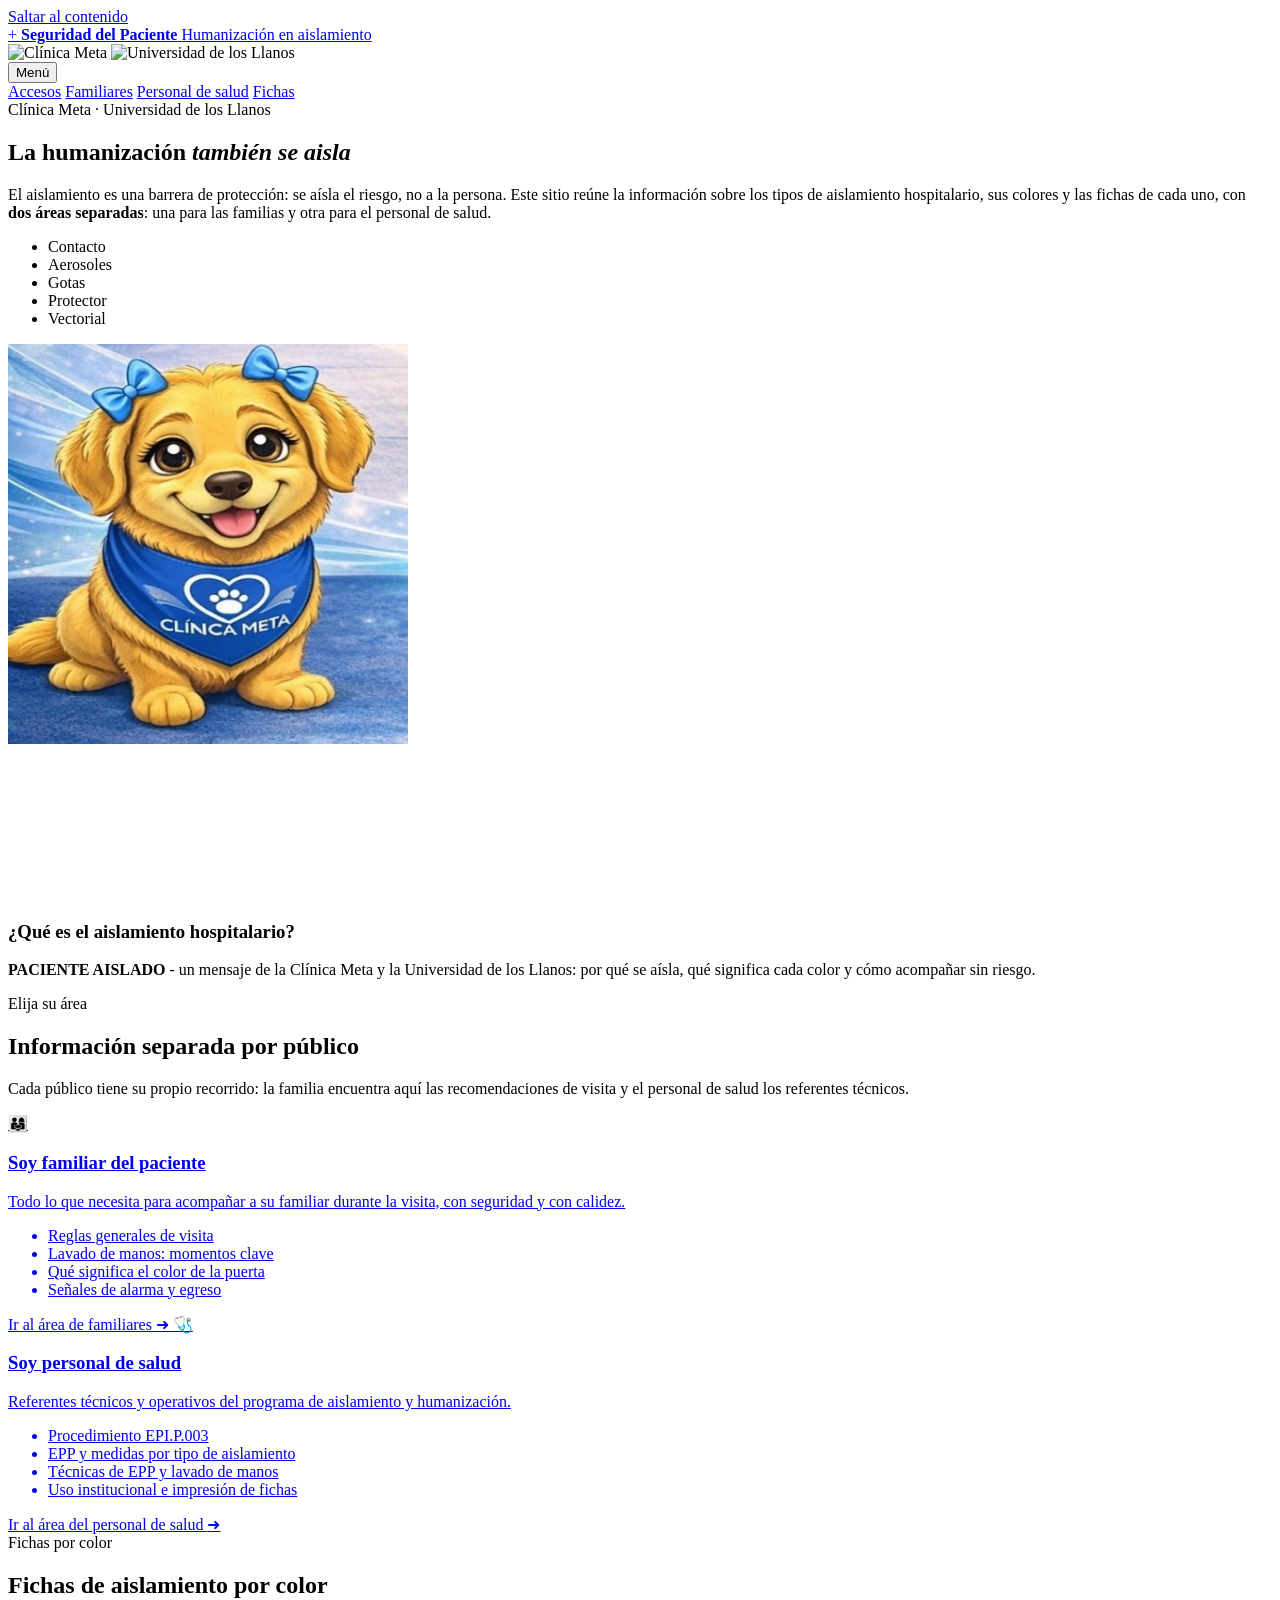
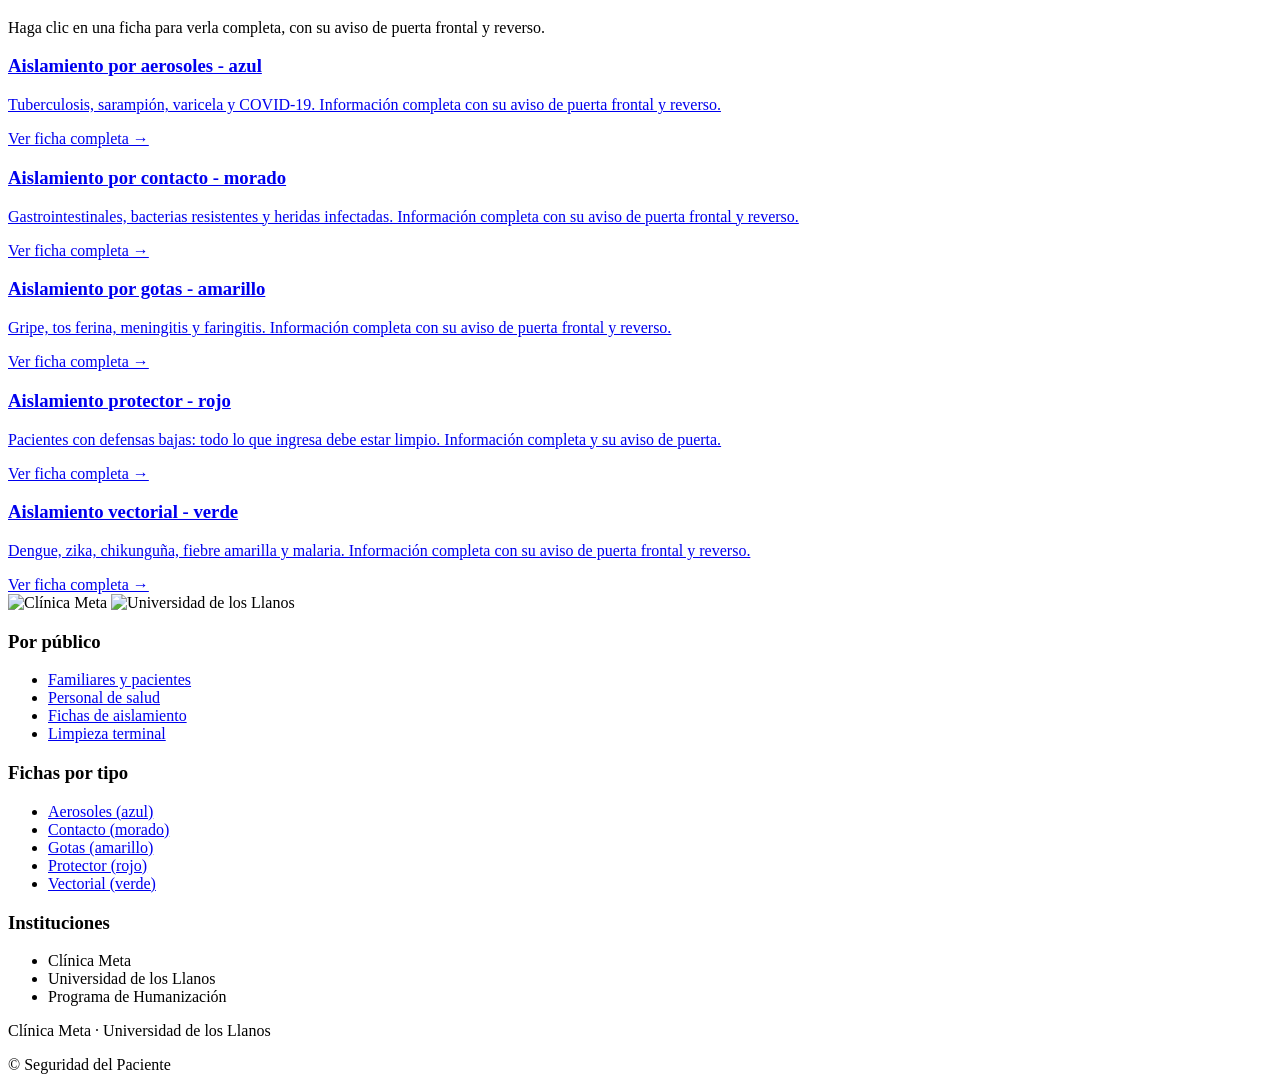
==== commit 2470feaa: "Index: texto de tarjetas coherente y foto de Moly fuera de la lista de colores" ====
--- a/index.html
+++ b/index.html
@@ -66,8 +66,8 @@
           <li><span class="dot" style="background:#ffd400" aria-hidden="true"></span>Gotas</li>
           <li><span class="dot" style="background:#c8102e" aria-hidden="true"></span>Protector</li>
           <li><span class="dot" style="background:#2e9e4f" aria-hidden="true"></span>Vectorial</li>
-        
-        <img class="moly-deco" src="humanizacionlogo.png" width="400" height="400" alt="" aria-hidden="true"></ul>
+        </ul>
+        <img class="moly-deco" src="humanizacionlogo.png" width="400" height="400" alt="" aria-hidden="true">
       </div>
 
       <div class="hero__stage">
@@ -153,32 +153,32 @@
       <div class="grid grid--2">
         <a class="mini-ficha" style="--c: #1a6fd4" href="fichas/ficha-aerosoles.html">
           <span class="mini-ficha__top"><span class="mini-ficha__dot" aria-hidden="true"></span><h3>Aislamiento por aerosoles - azul</h3></span>
-          <p>Tuberculosis, sarampi&oacute;n, varicela y COVID-19. Informaci&oacute;n completa y acceso a la ficha con su aviso de puerta.</p>
-          <span class="mini-ficha__cta">Ver informaci&oacute;n &rarr;</span>
+          <p>Tuberculosis, sarampi&oacute;n, varicela y COVID-19. Informaci&oacute;n completa con su aviso de puerta frontal y reverso.</p>
+          <span class="mini-ficha__cta">Ver ficha completa &rarr;</span>
         </a>
 
         <a class="mini-ficha" style="--c: #6b2fa0" href="fichas/ficha-contacto.html">
           <span class="mini-ficha__top"><span class="mini-ficha__dot" aria-hidden="true"></span><h3>Aislamiento por contacto - morado</h3></span>
-          <p>Gastrointestinales, bacterias resistentes y heridas infectadas. Informaci&oacute;n completa y acceso a la ficha con su aviso de puerta.</p>
-          <span class="mini-ficha__cta">Ver informaci&oacute;n &rarr;</span>
+          <p>Gastrointestinales, bacterias resistentes y heridas infectadas. Informaci&oacute;n completa con su aviso de puerta frontal y reverso.</p>
+          <span class="mini-ficha__cta">Ver ficha completa &rarr;</span>
         </a>
 
         <a class="mini-ficha" style="--c: #b98900" href="fichas/ficha-gotas.html">
           <span class="mini-ficha__top"><span class="mini-ficha__dot" aria-hidden="true"></span><h3>Aislamiento por gotas - amarillo</h3></span>
-          <p>Gripe, tos ferina, meningitis y faringitis. Informaci&oacute;n completa y acceso a la ficha con su aviso de puerta.</p>
-          <span class="mini-ficha__cta">Ver informaci&oacute;n &rarr;</span>
+          <p>Gripe, tos ferina, meningitis y faringitis. Informaci&oacute;n completa con su aviso de puerta frontal y reverso.</p>
+          <span class="mini-ficha__cta">Ver ficha completa &rarr;</span>
         </a>
 
         <a class="mini-ficha" style="--c: #c8102e" href="fichas/ficha-protector.html">
           <span class="mini-ficha__top"><span class="mini-ficha__dot" aria-hidden="true"></span><h3>Aislamiento protector - rojo</h3></span>
-          <p>Pacientes con defensas bajas: todo lo que ingresa debe estar limpio. Informaci&oacute;n completa y acceso a la ficha.</p>
-          <span class="mini-ficha__cta">Ver informaci&oacute;n &rarr;</span>
+          <p>Pacientes con defensas bajas: todo lo que ingresa debe estar limpio. Informaci&oacute;n completa y su aviso de puerta.</p>
+          <span class="mini-ficha__cta">Ver ficha completa &rarr;</span>
         </a>
 
         <a class="mini-ficha" style="--c: #2e9e4f" href="fichas/ficha-vectorial.html">
           <span class="mini-ficha__top"><span class="mini-ficha__dot" aria-hidden="true"></span><h3>Aislamiento vectorial - verde</h3></span>
-          <p>Dengue, zika, chikungu&ntilde;a, fiebre amarilla y malaria. Informaci&oacute;n completa y acceso a la ficha con su aviso de puerta.</p>
-          <span class="mini-ficha__cta">Ver informaci&oacute;n &rarr;</span>
+          <p>Dengue, zika, chikungu&ntilde;a, fiebre amarilla y malaria. Informaci&oacute;n completa con su aviso de puerta frontal y reverso.</p>
+          <span class="mini-ficha__cta">Ver ficha completa &rarr;</span>
         </a>
       </div>
     </div>
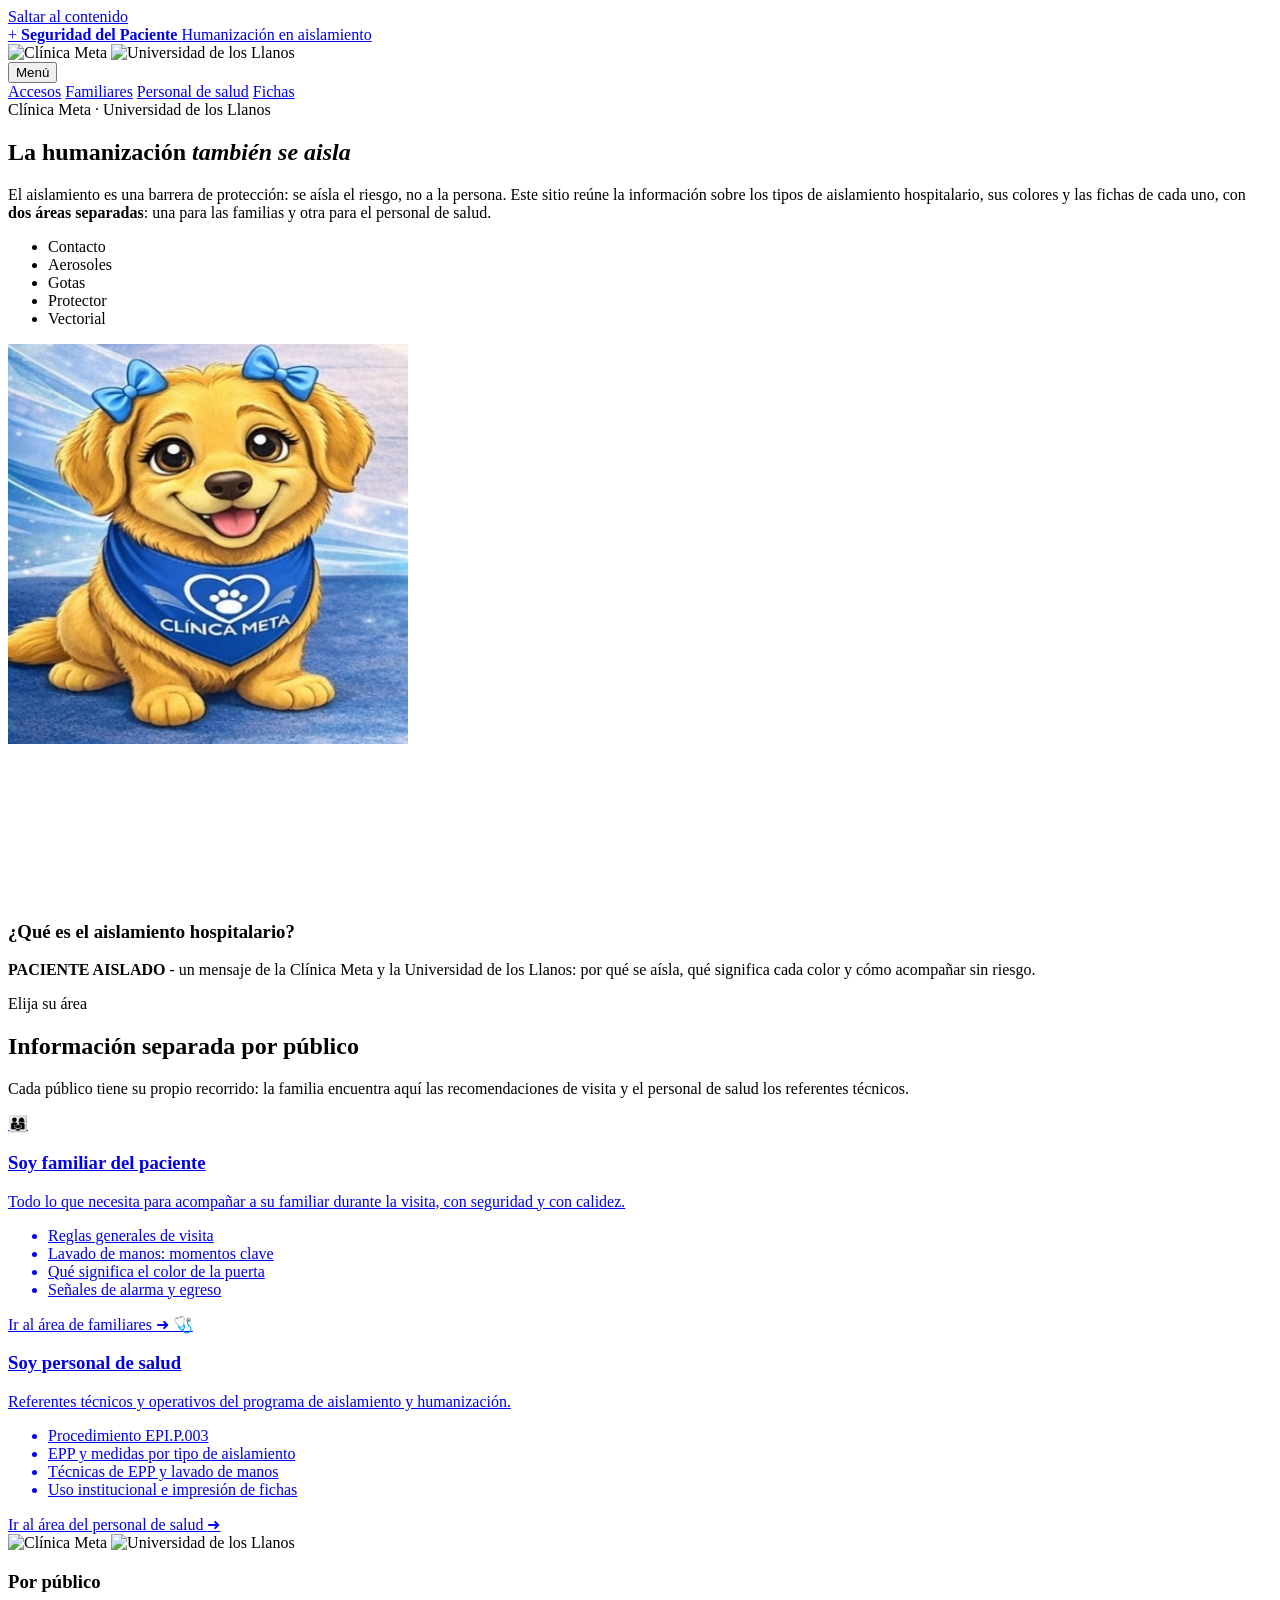
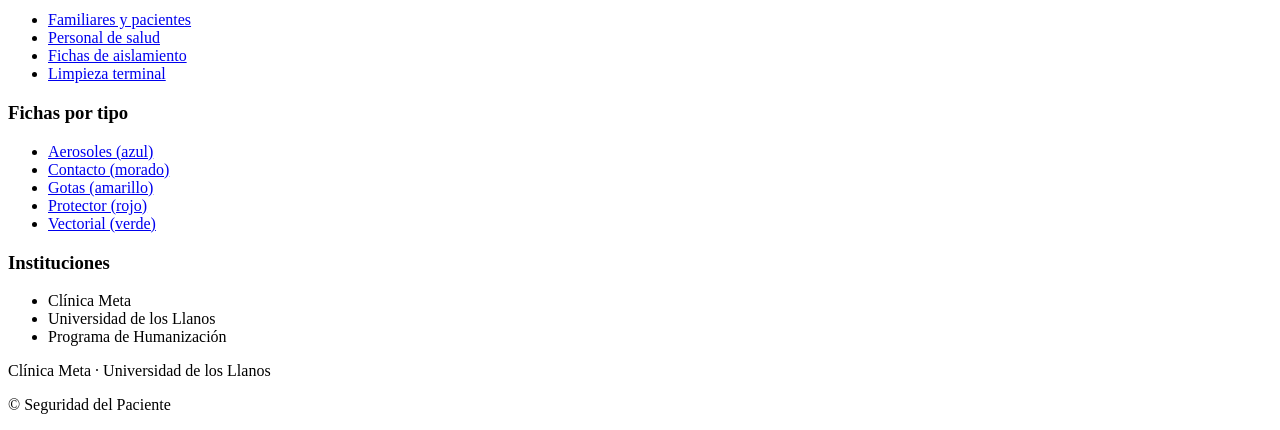
==== commit 8e9102e0: "Update index.html" ====
--- a/index.html
+++ b/index.html
@@ -141,50 +141,6 @@
     </div>
   </section>
 
-  <!-- ============ FICHAS DE AISLAMIENTO (MIXTO) ============ -->
-    <section class="section" id="fichas-aislamiento">
-    <div class="wrap">
-      <header class="section-head section-head--center">
-        <span class="eyebrow">Fichas por color</span>
-        <h2>Fichas de aislamiento por color</h2>
-        <p>Haga clic en una ficha para verla completa, con su aviso de puerta frontal y reverso.</p>
-      </header>
-
-      <div class="grid grid--2">
-        <a class="mini-ficha" style="--c: #1a6fd4" href="fichas/ficha-aerosoles.html">
-          <span class="mini-ficha__top"><span class="mini-ficha__dot" aria-hidden="true"></span><h3>Aislamiento por aerosoles - azul</h3></span>
-          <p>Tuberculosis, sarampi&oacute;n, varicela y COVID-19. Informaci&oacute;n completa con su aviso de puerta frontal y reverso.</p>
-          <span class="mini-ficha__cta">Ver ficha completa &rarr;</span>
-        </a>
-
-        <a class="mini-ficha" style="--c: #6b2fa0" href="fichas/ficha-contacto.html">
-          <span class="mini-ficha__top"><span class="mini-ficha__dot" aria-hidden="true"></span><h3>Aislamiento por contacto - morado</h3></span>
-          <p>Gastrointestinales, bacterias resistentes y heridas infectadas. Informaci&oacute;n completa con su aviso de puerta frontal y reverso.</p>
-          <span class="mini-ficha__cta">Ver ficha completa &rarr;</span>
-        </a>
-
-        <a class="mini-ficha" style="--c: #b98900" href="fichas/ficha-gotas.html">
-          <span class="mini-ficha__top"><span class="mini-ficha__dot" aria-hidden="true"></span><h3>Aislamiento por gotas - amarillo</h3></span>
-          <p>Gripe, tos ferina, meningitis y faringitis. Informaci&oacute;n completa con su aviso de puerta frontal y reverso.</p>
-          <span class="mini-ficha__cta">Ver ficha completa &rarr;</span>
-        </a>
-
-        <a class="mini-ficha" style="--c: #c8102e" href="fichas/ficha-protector.html">
-          <span class="mini-ficha__top"><span class="mini-ficha__dot" aria-hidden="true"></span><h3>Aislamiento protector - rojo</h3></span>
-          <p>Pacientes con defensas bajas: todo lo que ingresa debe estar limpio. Informaci&oacute;n completa y su aviso de puerta.</p>
-          <span class="mini-ficha__cta">Ver ficha completa &rarr;</span>
-        </a>
-
-        <a class="mini-ficha" style="--c: #2e9e4f" href="fichas/ficha-vectorial.html">
-          <span class="mini-ficha__top"><span class="mini-ficha__dot" aria-hidden="true"></span><h3>Aislamiento vectorial - verde</h3></span>
-          <p>Dengue, zika, chikungu&ntilde;a, fiebre amarilla y malaria. Informaci&oacute;n completa con su aviso de puerta frontal y reverso.</p>
-          <span class="mini-ficha__cta">Ver ficha completa &rarr;</span>
-        </a>
-      </div>
-    </div>
-  </section>
-
-  
 
 </main>
 
@@ -239,4 +195,4 @@
 
 <script src="assets/js/main.js"></script>
 </body>
-</html>+</html>
